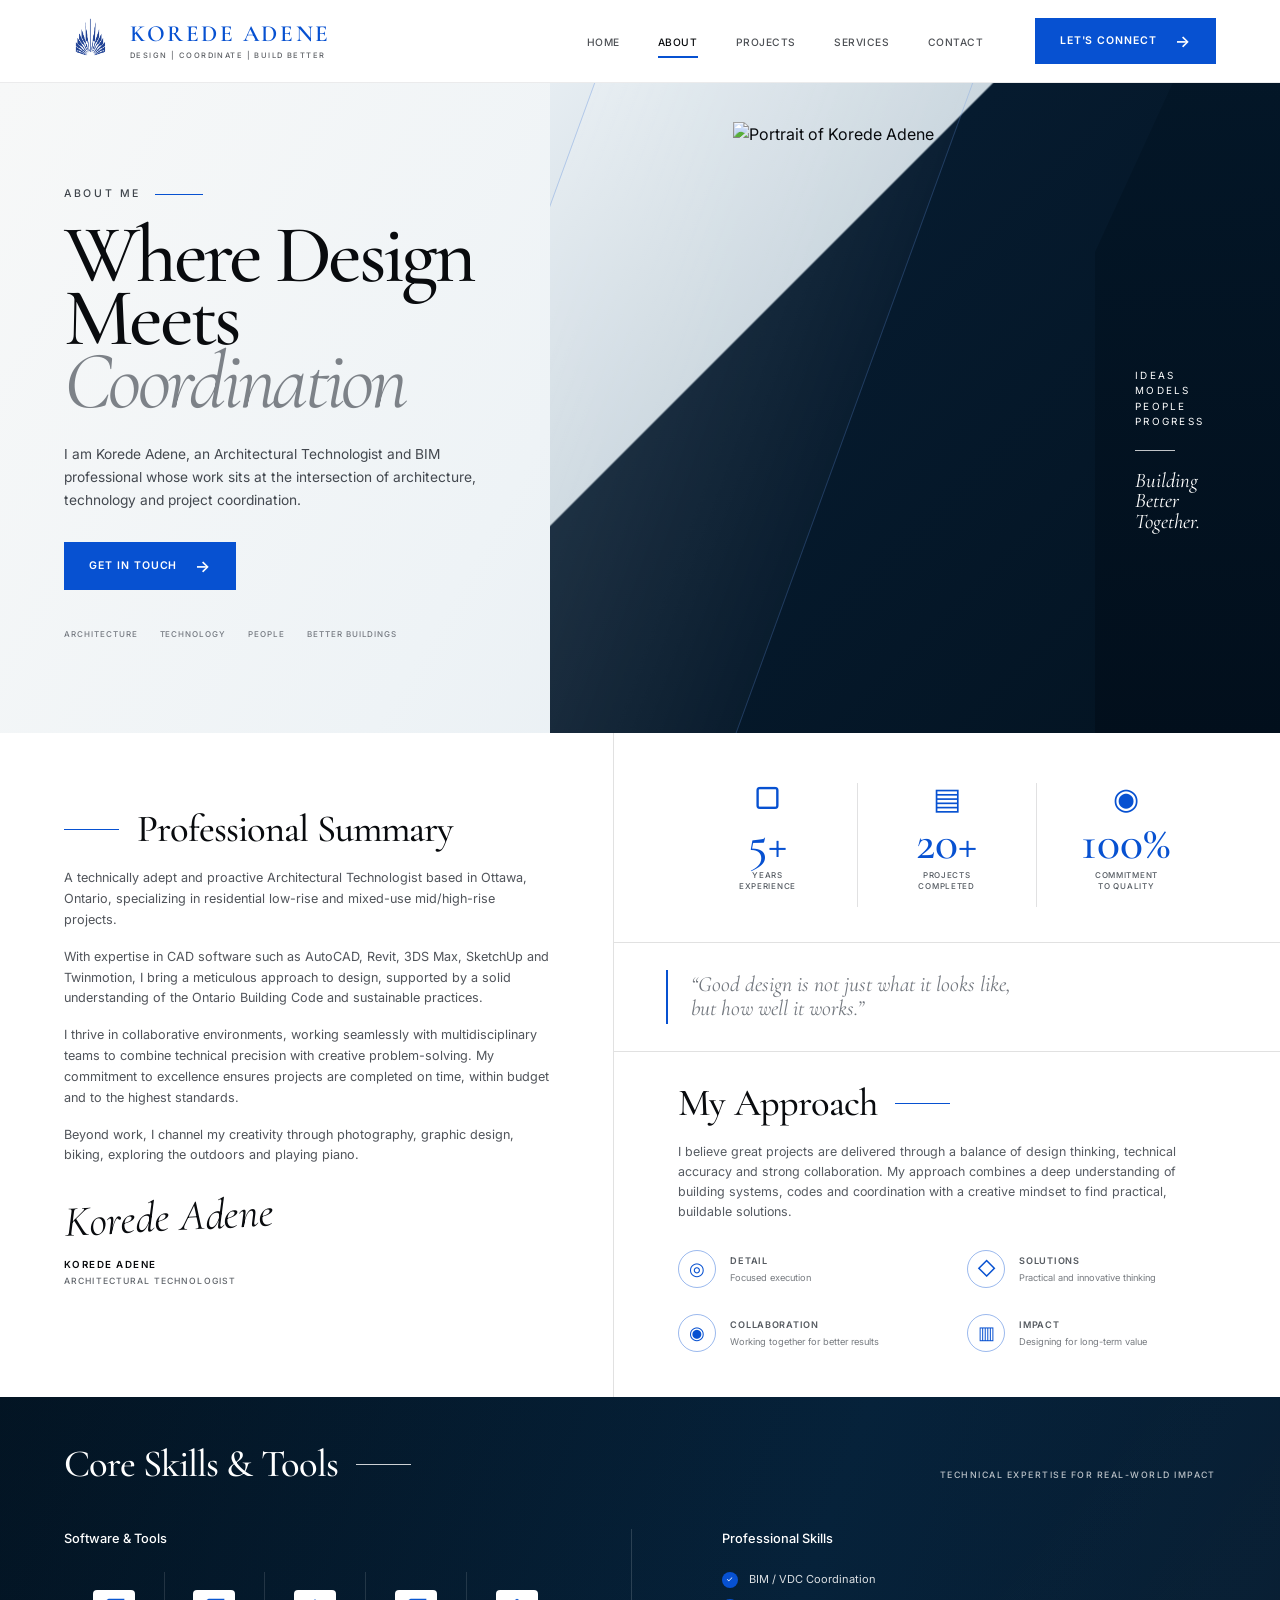
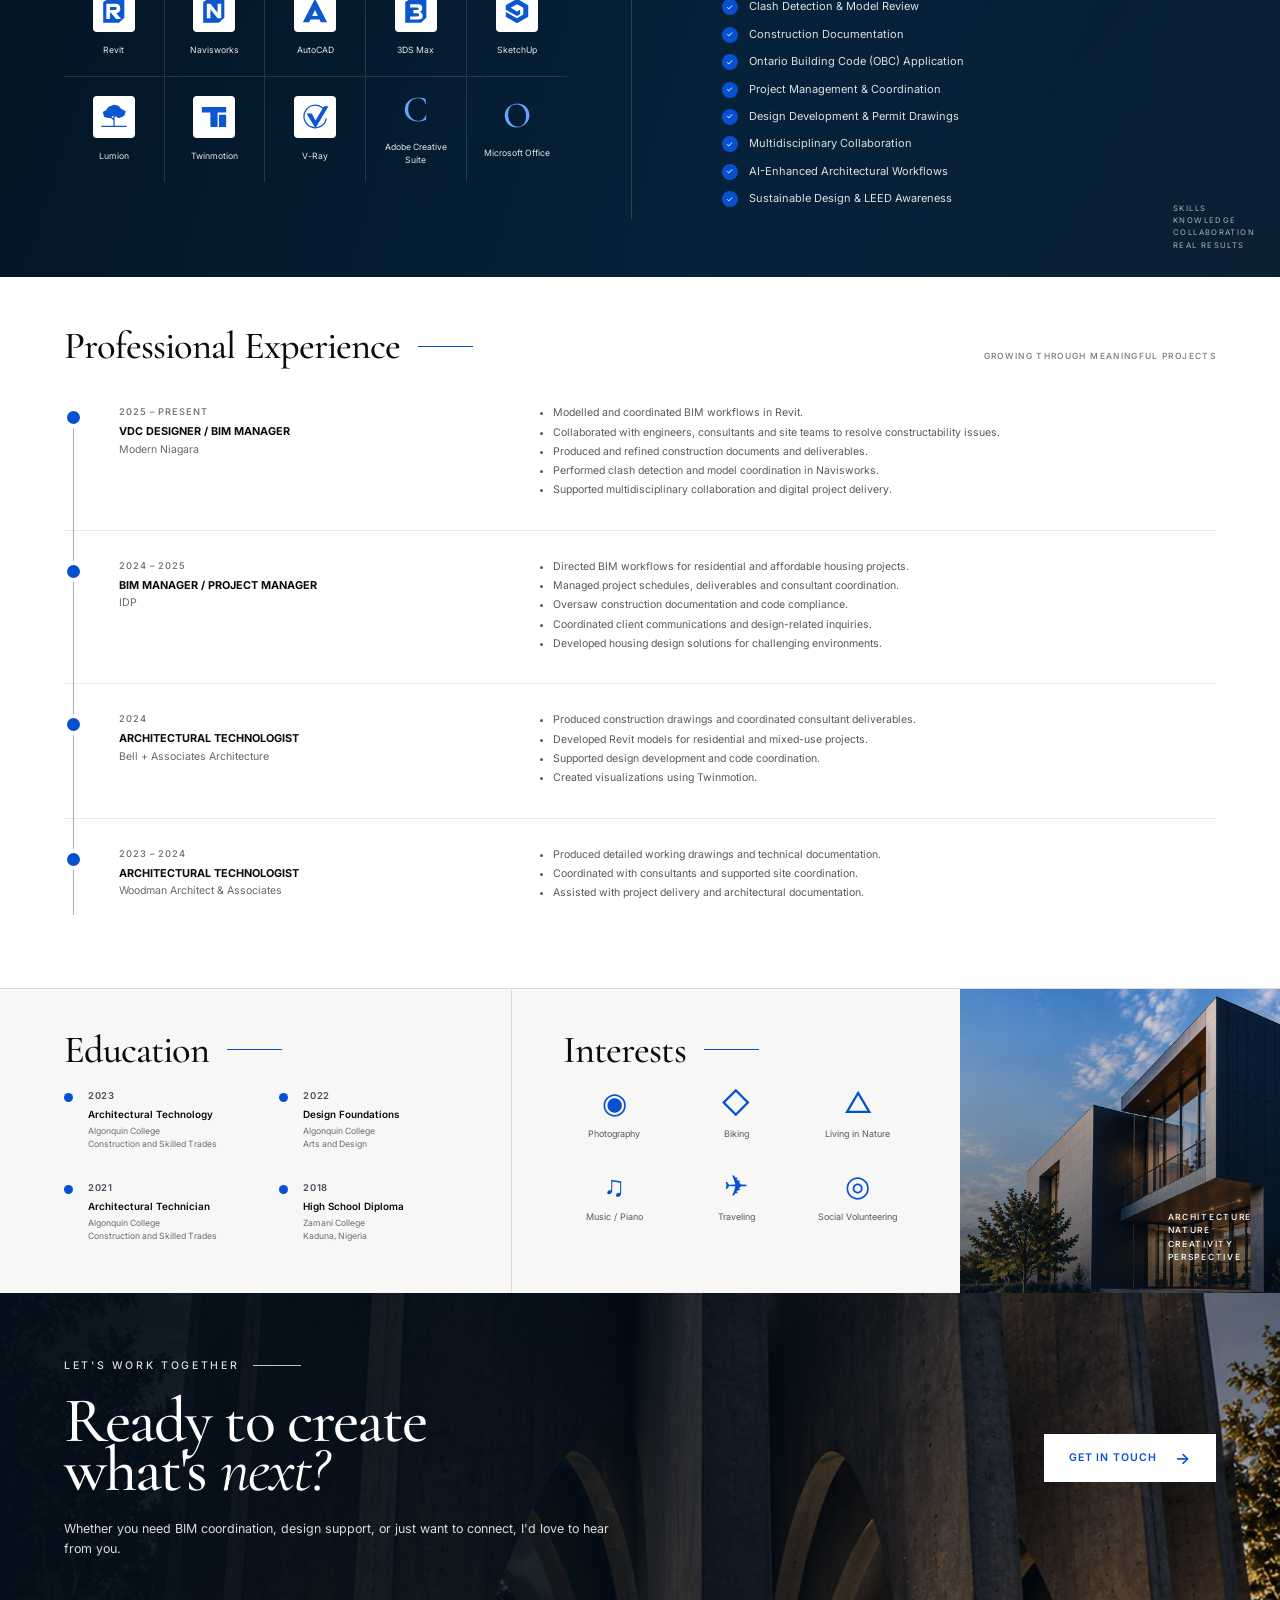
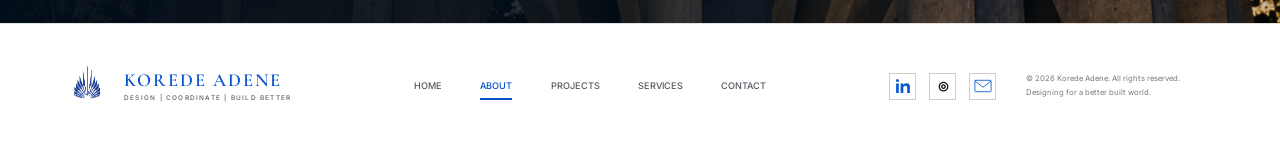
==== about.html @ b440860e "Update portfolio icons and display full project hero images" ====
<!DOCTYPE html>
<html lang="en">

<head>
  <meta charset="UTF-8">
  <meta name="viewport" content="width=device-width, initial-scale=1.0">

  <title>About | Korede Adene</title>

  <meta
    name="description"
    content="About Korede Adene, an Architectural Technologist specializing in BIM coordination, architectural design, technical documentation and visualization."
  >

  <link rel="icon" href="assets/favicon.png">

  <link rel="preconnect" href="https://fonts.googleapis.com">
  <link rel="preconnect" href="https://fonts.gstatic.com" crossorigin>

  <link
    href="https://fonts.googleapis.com/css2?family=Cormorant+Garamond:ital,wght@0,400;0,500;0,600;1,400&family=Inter:wght@400;500;600&display=swap"
    rel="stylesheet"
  >

  <link rel="stylesheet" href="styles.css">
  <script src="script.js" defer></script>
</head>


<body>

<a class="skip-link" href="#main-content">
  Skip to content
</a>


<!-- ======================================================
     HEADER
====================================================== -->

<header class="site-header">

  <div class="site-header__inner">

    <a class="brand" href="index.html" aria-label="Korede Adene home">

      <img
        class="brand__mark"
        src="assets/logo.png"
        alt=""
      >

      <span class="brand__text">

        <span class="brand__name">
          KOREDE ADENE
        </span>

        <span class="brand__tagline">
          DESIGN | COORDINATE | BUILD BETTER
        </span>

      </span>

    </a>


    <button
      class="nav-toggle"
      type="button"
      aria-expanded="false"
      aria-controls="primary-navigation"
      aria-label="Open navigation"
    >

      <span></span>
      <span></span>

    </button>


    <nav
      class="site-nav"
      id="primary-navigation"
      aria-label="Primary navigation"
    >

      <a class="site-nav__link" href="index.html">
        Home
      </a>

      <a class="site-nav__link is-active" href="about.html">
        About
      </a>

      <a class="site-nav__link" href="projects.html">
        Projects
      </a>

      <a class="site-nav__link" href="services.html">
        Services
      </a>

      <a class="site-nav__link" href="contact.html">
        Contact
      </a>

    </nav>


    <a
      class="button button--primary header-cta"
      href="contact.html"
    >

      <span>Let's connect</span>

      <span class="button__arrow">
        →
      </span>

    </a>

  </div>

</header>



<main id="main-content">


<!-- ======================================================
     ABOUT HERO
====================================================== -->

<section class="about-hero">

  <div class="about-hero__content">

    <p class="eyebrow">
      About Me
    </p>


    <h1 class="about-hero__title">

      Where Design<br>
      Meets<br>

      <em>Coordination</em>

    </h1>


    <p class="about-hero__intro">

      I am Korede Adene, an Architectural Technologist and BIM
      professional whose work sits at the intersection of
      architecture, technology and project coordination.

    </p>


    <a
      class="button button--primary"
      href="contact.html"
    >

      <span>Get in touch</span>

      <span class="button__arrow">
        →
      </span>

    </a>


    <div class="about-hero__keywords">

      <span>Architecture</span>
      <span>Technology</span>
      <span>People</span>
      <span>Better Buildings</span>

    </div>

  </div>


  <div class="about-hero__visual">

    <!--
      Upload your portrait to the assets folder as:
      portrait.png
    -->

    <img
      class="about-hero__portrait"
      src="assets/portrait.png"
      alt="Portrait of Korede Adene"
    >


    <div class="about-hero__panel">

      <p>
        IDEAS<br>
        MODELS<br>
        PEOPLE<br>
        PROGRESS
      </p>

      <span></span>

      <blockquote>
        Building<br>
        Better<br>
        Together.
      </blockquote>

    </div>

  </div>

</section>



<!-- ======================================================
     PROFESSIONAL SUMMARY
====================================================== -->

<section class="about-summary">

  <div class="about-summary__bio">

    <div class="section-heading">

      <span class="section-heading__line"></span>

      <h2>
        Professional Summary
      </h2>

    </div>


    <p>

      A technically adept and proactive Architectural Technologist
      based in Ottawa, Ontario, specializing in residential low-rise
      and mixed-use mid/high-rise projects.

    </p>


    <p>

      With expertise in CAD software such as AutoCAD, Revit,
      3DS Max, SketchUp and Twinmotion, I bring a meticulous
      approach to design, supported by a solid understanding of
      the Ontario Building Code and sustainable practices.

    </p>


    <p>

      I thrive in collaborative environments, working seamlessly
      with multidisciplinary teams to combine technical precision
      with creative problem-solving. My commitment to excellence
      ensures projects are completed on time, within budget and
      to the highest standards.

    </p>


    <p>

      Beyond work, I channel my creativity through photography,
      graphic design, biking, exploring the outdoors and playing
      piano.

    </p>


    <div class="about-signature">

      <span class="about-signature__script">
        Korede Adene
      </span>

      <span class="about-signature__name">
        KOREDE ADENE
      </span>

      <span class="about-signature__role">
        ARCHITECTURAL TECHNOLOGIST
      </span>

    </div>

  </div>



  <!-- ====================================================
       SUMMARY RIGHT SIDE
  ==================================================== -->

  <div class="about-summary__details">


    <!-- STATISTICS -->

    <div class="about-stats">

      <div class="about-stat">

        <span class="about-stat__icon">
          ▢
        </span>

        <strong>
          5+
        </strong>

        <span>
          YEARS<br>
          EXPERIENCE
        </span>

      </div>


      <div class="about-stat">

        <span class="about-stat__icon">
          ▤
        </span>

        <strong>
          20+
        </strong>

        <span>
          PROJECTS<br>
          COMPLETED
        </span>

      </div>


      <div class="about-stat">

        <span class="about-stat__icon">
          ◉
        </span>

        <strong>
          100%
        </strong>

        <span>
          COMMITMENT<br>
          TO QUALITY
        </span>

      </div>

    </div>


    <!-- QUOTE -->

    <blockquote class="about-quote">

      “Good design is not just what it looks like,<br>
      but how well it works.”

    </blockquote>


    <!-- APPROACH -->

    <div class="about-approach">

      <div class="section-heading">

        <h2>
          My Approach
        </h2>

        <span class="section-heading__line"></span>

      </div>


      <p>

        I believe great projects are delivered through a balance
        of design thinking, technical accuracy and strong
        collaboration. My approach combines a deep understanding
        of building systems, codes and coordination with a creative
        mindset to find practical, buildable solutions.

      </p>


      <div class="approach-grid">


        <article class="approach-item">

          <span class="approach-item__icon">
            ◎
          </span>

          <div>

            <h3>
              Detail
            </h3>

            <p>
              Focused execution
            </p>

          </div>

        </article>


        <article class="approach-item">

          <span class="approach-item__icon">
            ◇
          </span>

          <div>

            <h3>
              Solutions
            </h3>

            <p>
              Practical and innovative thinking
            </p>

          </div>

        </article>


        <article class="approach-item">

          <span class="approach-item__icon">
            ◉
          </span>

          <div>

            <h3>
              Collaboration
            </h3>

            <p>
              Working together for better results
            </p>

          </div>

        </article>


        <article class="approach-item">

          <span class="approach-item__icon">
            ▥
          </span>

          <div>

            <h3>
              Impact
            </h3>

            <p>
              Designing for long-term value
            </p>

          </div>

        </article>


      </div>

    </div>

  </div>

</section>



<!-- ======================================================
     CORE SKILLS & TOOLS
====================================================== -->

<section class="skills-section">

  <div class="skills-section__overlay"></div>


  <div class="skills-section__inner">

    <div class="skills-section__header">

      <div class="section-heading section-heading--light">

        <h2>
          Core Skills &amp; Tools
        </h2>

        <span class="section-heading__line"></span>

      </div>


      <p>
        Technical expertise for real-world impact
      </p>

    </div>



    <div class="skills-layout">


      <!-- SOFTWARE -->

      <div class="software-tools">

        <h3>
          Software &amp; Tools
        </h3>


        <div class="software-grid">


          <div class="software-item">

            <img src="assets/icons/logo-revit.svg" width="42" height="42" alt="" class="software-logo">

            <span>
              Revit
            </span>

          </div>


          <div class="software-item">

            <img src="assets/icons/logo-navisworks.svg" width="42" height="42" alt="" class="software-logo">

            <span>
              Navisworks
            </span>

          </div>


          <div class="software-item">

            <img src="assets/icons/logo-autocad.svg" width="42" height="42" alt="" class="software-logo">

            <span>
              AutoCAD
            </span>

          </div>


          <div class="software-item">

            <img src="assets/icons/logo-3ds-max.svg" width="42" height="42" alt="" class="software-logo">

            <span>
              3DS Max
            </span>

          </div>


          <div class="software-item">

            <img src="assets/icons/logo-sketchup.svg" width="42" height="42" alt="" class="software-logo">

            <span>
              SketchUp
            </span>

          </div>


          <div class="software-item">

            <img src="assets/icons/logo-lumion.svg" width="42" height="42" alt="" class="software-logo">

            <span>
              Lumion
            </span>

          </div>


          <div class="software-item">

            <img src="assets/icons/logo-twinmotion.svg" width="42" height="42" alt="" class="software-logo">

            <span>
              Twinmotion
            </span>

          </div>


          <div class="software-item">

            <img src="assets/icons/logo-vray.svg" width="42" height="42" alt="" class="software-logo">

            <span>
              V-Ray
            </span>

          </div>


          <div class="software-item">

            <strong>
              C
            </strong>

            <span>
              Adobe Creative Suite
            </span>

          </div>


          <div class="software-item">

            <strong>
              O
            </strong>

            <span>
              Microsoft Office
            </span>

          </div>


        </div>

      </div>



      <!-- PROFESSIONAL SKILLS -->

      <div class="professional-skills">

        <h3>
          Professional Skills
        </h3>


        <ul>

          <li>
            BIM / VDC Coordination
          </li>

          <li>
            Clash Detection &amp; Model Review
          </li>

          <li>
            Construction Documentation
          </li>

          <li>
            Ontario Building Code (OBC) Application
          </li>

          <li>
            Project Management &amp; Coordination
          </li>

          <li>
            Design Development &amp; Permit Drawings
          </li>

          <li>
            Multidisciplinary Collaboration
          </li>

          <li>
            AI-Enhanced Architectural Workflows
          </li>

          <li>
            Sustainable Design &amp; LEED Awareness
          </li>

        </ul>

      </div>

    </div>


    <div class="skills-section__words">

      SKILLS<br>
      KNOWLEDGE<br>
      COLLABORATION<br>
      REAL RESULTS

    </div>

  </div>

</section>



<!-- ======================================================
     PROFESSIONAL EXPERIENCE
====================================================== -->

<section class="experience-section">

  <div class="experience-section__header">

    <div class="section-heading">

      <h2>
        Professional Experience
      </h2>

      <span class="section-heading__line"></span>

    </div>


    <p>
      Growing through meaningful projects
    </p>

  </div>



  <div class="experience-timeline">


    <!-- EXPERIENCE 01 -->

    <article class="experience-item">

      <div class="experience-item__marker"></div>


      <div class="experience-item__position">

        <span>
          2025 – PRESENT
        </span>

        <h3>
          VDC DESIGNER / BIM MANAGER
        </h3>

        <p>
          Modern Niagara
        </p>

      </div>


      <div class="experience-item__details">

        <ul>

          <li>
            Modelled and coordinated BIM workflows in Revit.
          </li>

          <li>
            Collaborated with engineers, consultants and site teams
            to resolve constructability issues.
          </li>

          <li>
            Produced and refined construction documents and
            deliverables.
          </li>

          <li>
            Performed clash detection and model coordination
            in Navisworks.
          </li>

          <li>
            Supported multidisciplinary collaboration and
            digital project delivery.
          </li>

        </ul>

      </div>

    </article>



    <!-- EXPERIENCE 02 -->

    <article class="experience-item">

      <div class="experience-item__marker"></div>


      <div class="experience-item__position">

        <span>
          2024 – 2025
        </span>

        <h3>
          BIM MANAGER / PROJECT MANAGER
        </h3>

        <p>
          IDP
        </p>

      </div>


      <div class="experience-item__details">

        <ul>

          <li>
            Directed BIM workflows for residential and
            affordable housing projects.
          </li>

          <li>
            Managed project schedules, deliverables and
            consultant coordination.
          </li>

          <li>
            Oversaw construction documentation and code compliance.
          </li>

          <li>
            Coordinated client communications and
            design-related inquiries.
          </li>

          <li>
            Developed housing design solutions for
            challenging environments.
          </li>

        </ul>

      </div>

    </article>



    <!-- EXPERIENCE 03 -->

    <article class="experience-item">

      <div class="experience-item__marker"></div>


      <div class="experience-item__position">

        <span>
          2024
        </span>

        <h3>
          ARCHITECTURAL TECHNOLOGIST
        </h3>

        <p>
          Bell + Associates Architecture
        </p>

      </div>


      <div class="experience-item__details">

        <ul>

          <li>
            Produced construction drawings and coordinated
            consultant deliverables.
          </li>

          <li>
            Developed Revit models for residential and
            mixed-use projects.
          </li>

          <li>
            Supported design development and code coordination.
          </li>

          <li>
            Created visualizations using Twinmotion.
          </li>

        </ul>

      </div>

    </article>



    <!-- EXPERIENCE 04 -->

    <article class="experience-item">

      <div class="experience-item__marker"></div>


      <div class="experience-item__position">

        <span>
          2023 – 2024
        </span>

        <h3>
          ARCHITECTURAL TECHNOLOGIST
        </h3>

        <p>
          Woodman Architect &amp; Associates
        </p>

      </div>


      <div class="experience-item__details">

        <ul>

          <li>
            Produced detailed working drawings and
            technical documentation.
          </li>

          <li>
            Coordinated with consultants and supported
            site coordination.
          </li>

          <li>
            Assisted with project delivery and
            architectural documentation.
          </li>

        </ul>

      </div>

    </article>


  </div>

</section>



<!-- ======================================================
     EDUCATION + INTERESTS
====================================================== -->

<section class="education-interests">


  <!-- EDUCATION -->

  <div class="education-block">

    <div class="section-heading">

      <h2>
        Education
      </h2>

      <span class="section-heading__line"></span>

    </div>


    <div class="education-grid">


      <article class="education-item">

        <span class="education-item__year">
          2023
        </span>

        <h3>
          Architectural Technology
        </h3>

        <p>
          Algonquin College<br>
          Construction and Skilled Trades
        </p>

      </article>


      <article class="education-item">

        <span class="education-item__year">
          2022
        </span>

        <h3>
          Design Foundations
        </h3>

        <p>
          Algonquin College<br>
          Arts and Design
        </p>

      </article>


      <article class="education-item">

        <span class="education-item__year">
          2021
        </span>

        <h3>
          Architectural Technician
        </h3>

        <p>
          Algonquin College<br>
          Construction and Skilled Trades
        </p>

      </article>


      <article class="education-item">

        <span class="education-item__year">
          2018
        </span>

        <h3>
          High School Diploma
        </h3>

        <p>
          Zamani College<br>
          Kaduna, Nigeria
        </p>

      </article>


    </div>

  </div>



  <!-- INTERESTS -->

  <div class="interests-block">

    <div class="section-heading">

      <h2>
        Interests
      </h2>

      <span class="section-heading__line"></span>

    </div>


    <div class="interests-grid">


      <div class="interest-item">

        <span class="interest-item__icon">
          ◉
        </span>

        <span>
          Photography
        </span>

      </div>


      <div class="interest-item">

        <span class="interest-item__icon">
          ◇
        </span>

        <span>
          Biking
        </span>

      </div>


      <div class="interest-item">

        <span class="interest-item__icon">
          △
        </span>

        <span>
          Living in Nature
        </span>

      </div>


      <div class="interest-item">

        <span class="interest-item__icon">
          ♫
        </span>

        <span>
          Music / Piano
        </span>

      </div>


      <div class="interest-item">

        <span class="interest-item__icon">
          ✈
        </span>

        <span>
          Traveling
        </span>

      </div>


      <div class="interest-item">

        <span class="interest-item__icon">
          ◎
        </span>

        <span>
          Social Volunteering
        </span>

      </div>


    </div>

  </div>



  <!-- SIDE IMAGE -->

  <div class="education-interests__image">

    <img
      src="assets/hero-building.jpg"
      alt="Architectural building detail"
    >


    <p>

      ARCHITECTURE<br>
      NATURE<br>
      CREATIVITY<br>
      PERSPECTIVE

    </p>

  </div>

</section>



<!-- ======================================================
     CONTACT CTA
====================================================== -->

<section class="about-contact">

  <div class="about-contact__background">

    <img
      src="assets/contact-monument.jpg"
      alt=""
    >

  </div>


  <div class="about-contact__overlay"></div>


  <div class="about-contact__content">

    <div>

      <p class="eyebrow about-contact__eyebrow">
        Let's work together
      </p>


      <h2>

        Ready to create<br>
        what's <em>next?</em>

      </h2>


      <p class="about-contact__description">

        Whether you need BIM coordination, design support,
        or just want to connect, I'd love to hear from you.

      </p>

    </div>


    <a
      class="button button--light"
      href="contact.html"
    >

      <span>Get in touch</span>

      <span class="button__arrow">
        →
      </span>

    </a>

  </div>

</section>


</main>



<!-- ======================================================
     FOOTER
====================================================== -->

<footer class="site-footer">

  <div class="site-footer__inner">


    <a
      class="brand brand--footer"
      href="index.html"
      aria-label="Korede Adene home"
    >

      <img
        class="brand__mark"
        src="assets/logo.png"
        alt=""
      >


      <span class="brand__text">

        <span class="brand__name">
          KOREDE ADENE
        </span>

        <span class="brand__tagline">
          DESIGN | COORDINATE | BUILD BETTER
        </span>

      </span>

    </a>



    <nav
      class="footer-nav"
      aria-label="Footer navigation"
    >

      <a href="index.html">
        Home
      </a>

      <a class="is-active" href="about.html">
        About
      </a>

      <a href="projects.html">
        Projects
      </a>

      <a href="services.html">
        Services
      </a>

      <a href="contact.html">
        Contact
      </a>

    </nav>



    <div class="site-footer__right">


      <div
        class="social-links"
        aria-label="Social links"
      >

        <a
          href="https://www.linkedin.com/in/korede-adene/"
          aria-label="LinkedIn"
        ><img src="assets/icons/icon-linkedin.svg" width="24" height="24" alt=""></a>


        <a
          href="#"
          aria-label="Instagram"
        >
          ◎
        </a>


        <a
          href="mailto:KoredeAdene@gmail.com"
          aria-label="Email"
        ><img src="assets/icons/icon-email.svg" width="24" height="24" alt=""></a>

      </div>


      <div class="site-footer__meta">

        <p>
          © 2026 Korede Adene. All rights reserved.
        </p>

        <p>
          Designing for a better built world.
        </p>

      </div>

    </div>

  </div>

</footer>


</body>

</html>
---- styles.css ----
/* ==========================================================
   KOREDE ADENE PORTFOLIO
   MASTER STYLESHEET
   Home + Services + About
========================================================== */


/* ==========================================================
   01. DESIGN SYSTEM
========================================================== */

:root {
  --black: #090b0e;
  --blue: #0751d1;
  --blue-dark: #053b9d;
  --navy: #061b2f;
  --navy-dark: #031321;

  --gray: #888d94;
  --gray-dark: #50555c;
  --gray-light: #e3e6e9;

  --white: #ffffff;
  --off-white: #f7f7f5;
  --blue-gray: #e8eef3;

  --font-display: "Cormorant Garamond", Georgia, serif;
  --font-body: "Inter", Arial, sans-serif;

  --max-width: 1600px;
  --page-padding: clamp(28px, 5vw, 82px);

  --header-height: 82px;

  --border: 1px solid rgba(9, 11, 14, 0.12);

  --transition: 250ms ease;
}


/* ==========================================================
   02. RESET
========================================================== */

*,
*::before,
*::after {
  box-sizing: border-box;
}

html {
  scroll-behavior: smooth;
}

body {
  margin: 0;
  padding: 0;

  color: var(--black);
  background: var(--white);

  font-family: var(--font-body);
  font-size: 16px;
  line-height: 1.5;

  -webkit-font-smoothing: antialiased;
}

body,
button,
input,
textarea {
  font-family: var(--font-body);
}

img {
  display: block;
  max-width: 100%;
}

a {
  color: inherit;
  text-decoration: none;
}

button {
  border: 0;
  background: none;
}

p {
  margin-top: 0;
}

h1,
h2,
h3,
h4,
p {
  overflow-wrap: break-word;
}

section {
  scroll-margin-top: 100px;
}


/* ==========================================================
   03. ACCESSIBILITY
========================================================== */

.skip-link {
  position: fixed;
  z-index: 99999;

  top: 12px;
  left: 12px;

  padding: 10px 16px;

  color: var(--white);
  background: var(--blue);

  transform: translateY(-160%);
}

.skip-link:focus {
  transform: translateY(0);
}


/* ==========================================================
   04. SHARED TYPOGRAPHY
========================================================== */

.eyebrow {
  display: flex;
  align-items: center;
  gap: 14px;

  margin: 0 0 22px;

  color: #3f454c;

  font-size: 0.66rem;
  font-weight: 500;

  letter-spacing: 0.25em;
  text-transform: uppercase;
}

.eyebrow::after {
  content: "";

  display: block;

  width: 48px;
  height: 1px;

  background: var(--blue);
}


.section-heading {
  display: flex;
  align-items: center;
  gap: 18px;

  margin-bottom: 20px;
}

.section-heading h2 {
  margin: 0;

  font-family: var(--font-display);
  font-size: clamp(2rem, 3vw, 3rem);
  font-weight: 500;

  line-height: 1;
  letter-spacing: -0.025em;
}

.section-heading__line {
  display: block;

  width: 55px;
  height: 1px;

  flex: 0 0 auto;

  background: var(--blue);
}

.section-heading--light {
  color: var(--white);
}

.section-heading--light .section-heading__line {
  background: rgba(255, 255, 255, 0.8);
}


/* ==========================================================
   05. BUTTONS
========================================================== */

.button {
  min-height: 48px;

  width: fit-content;

  display: inline-flex;
  align-items: center;
  justify-content: center;
  gap: 18px;

  padding: 0 24px;

  border: 1px solid transparent;

  font-size: 0.66rem;
  font-weight: 600;

  letter-spacing: 0.09em;
  text-transform: uppercase;

  transition:
    transform var(--transition),
    background var(--transition),
    color var(--transition),
    border-color var(--transition);
}

.button:hover {
  transform: translateY(-2px);
}

.button--primary {
  color: var(--white);
  background: var(--blue);
}

.button--primary:hover {
  background: var(--blue-dark);
}

.button--light {
  color: var(--blue);
  background: var(--white);
}

.button--light:hover {
  color: var(--white);
  background: var(--blue);
}

.button--outline {
  color: var(--black);

  border-color: var(--black);
  background: transparent;
}

.button__arrow {
  font-size: 1rem;
  line-height: 1;
}


/* ==========================================================
   06. STICKY HEADER
========================================================== */

.site-header {
  position: sticky;
  z-index: 5000;

  top: 0;

  width: 100%;

  background: rgba(255, 255, 255, 0.97);

  border-bottom: 1px solid rgba(9, 11, 14, 0.08);

  backdrop-filter: blur(14px);
  -webkit-backdrop-filter: blur(14px);
}

.site-header__inner {
  width: min(100%, var(--max-width));
  min-height: var(--header-height);

  margin: 0 auto;
  padding: 0 var(--page-padding);

  display: grid;
  grid-template-columns: auto 1fr auto;
  align-items: center;
  gap: clamp(25px, 4vw, 65px);
}


/* ==========================================================
   07. BRAND
========================================================== */

.brand {
  display: inline-flex;
  align-items: center;
  gap: 14px;

  min-width: max-content;
}

.brand__mark {
  width: 52px;
  height: 52px;

  object-fit: contain;
}

.brand__text {
  display: flex;
  flex-direction: column;
}

.brand__name {
  color: var(--blue);

  font-family: var(--font-display);
  font-size: 1.45rem;
  font-weight: 600;

  line-height: 1;

  letter-spacing: 0.11em;
}

.brand__tagline {
  margin-top: 6px;

  color: #5d6065;

  font-size: 0.47rem;
  font-weight: 500;

  line-height: 1;

  letter-spacing: 0.19em;
}


/* ==========================================================
   08. NAVIGATION
========================================================== */

.site-nav {
  display: flex;
  align-items: center;
  justify-content: flex-end;

  gap: clamp(25px, 3vw, 46px);
}

.site-nav__link {
  position: relative;

  padding: 31px 0 27px;

  color: #4d5055;

  font-size: 0.64rem;
  font-weight: 500;

  letter-spacing: 0.05em;
  text-transform: uppercase;

  transition: color var(--transition);
}

.site-nav__link::after {
  content: "";

  position: absolute;

  right: 0;
  bottom: 20px;
  left: 0;

  height: 2px;

  background: var(--blue);

  transform: scaleX(0);
  transform-origin: left;

  transition: transform var(--transition);
}

.site-nav__link:hover,
.site-nav__link.is-active {
  color: var(--black);
}

.site-nav__link:hover::after,
.site-nav__link.is-active::after {
  transform: scaleX(1);
}

.header-cta {
  min-height: 46px;

  white-space: nowrap;
}


/* ==========================================================
   09. MOBILE NAV BUTTON
========================================================== */

.nav-toggle {
  display: none;

  width: 44px;
  height: 44px;

  cursor: pointer;
}

.nav-toggle span {
  display: block;

  width: 25px;
  height: 1px;

  margin: 6px auto;

  background: var(--black);

  transition: var(--transition);
}

.nav-toggle.is-open span:first-child {
  transform: translateY(3.5px) rotate(45deg);
}

.nav-toggle.is-open span:last-child {
  transform: translateY(-3.5px) rotate(-45deg);
}


/* ==========================================================
   10. HOME HERO
========================================================== */

.hero {
  position: relative;

  min-height: 700px;

  display: grid;
  grid-template-columns: 45% 55%;

  overflow: hidden;

  background: var(--off-white);
}

.hero__content {
  position: relative;
  z-index: 4;

  padding:
    clamp(85px, 9vw, 145px)
    40px
    70px
    var(--page-padding);
}

.hero__title {
  margin: 0;

  font-family: var(--font-display);
  font-size: clamp(4.6rem, 7.5vw, 8rem);
  font-weight: 500;

  line-height: 0.78;
  letter-spacing: -0.045em;
}

.hero__description {
  max-width: 570px;

  margin: 28px 0;

  font-family: var(--font-display);
  font-size: clamp(1.15rem, 1.5vw, 1.5rem);

  line-height: 1.2;
}

.hero__actions {
  display: flex;
  align-items: center;
  flex-wrap: wrap;

  gap: 28px;
}

.hero__visual {
  position: relative;

  min-height: 700px;

  overflow: hidden;
}

.hero__visual > img {
  width: 100%;
  height: 100%;

  object-fit: cover;
}

.hero__visual::before {
  content: "";

  position: absolute;
  z-index: 2;

  top: -10%;
  bottom: -10%;
  left: -90px;

  width: 210px;

  background: rgba(255, 255, 255, 0.6);

  transform: skewX(-40deg);
}

.hero__side-panel {
  position: absolute;
  z-index: 5;

  top: 0;
  right: 0;
  bottom: 0;

  width: 27%;

  display: flex;
  flex-direction: column;
  justify-content: flex-end;

  padding: 50px 30px;

  color: var(--white);
  background: var(--navy);

  clip-path:
    polygon(
      35% 0,
      100% 0,
      100% 100%,
      0 100%,
      0 34%
    );
}


/* ==========================================================
   11. HOME SERVICES STRIP
========================================================== */

.services-strip {
  display: grid;
  grid-template-columns: repeat(4, 1fr);

  padding: 0 var(--page-padding);

  background: var(--white);

  border-bottom: var(--border);
}

.service-card {
  min-height: 175px;

  padding: 30px clamp(18px, 2.5vw, 38px);

  border-right: var(--border);
}

.service-card:last-child {
  border-right: 0;
}

.service-card h3 {
  margin: 18px 0 8px;

  font-size: 0.72rem;
  font-weight: 600;

  letter-spacing: 0.12em;
  text-transform: uppercase;
}

.service-card p {
  margin: 0;

  color: var(--gray-dark);

  font-size: 0.74rem;
  line-height: 1.55;
}


/* ==========================================================
   12. HOME FEATURED PROJECTS
========================================================== */

.featured-projects {
  display: grid;
  grid-template-columns: 1.35fr repeat(4, 1fr);

  color: var(--white);
  background: #070b0e;
}

.featured-projects__intro {
  padding: 45px var(--page-padding);
}

.featured-projects__intro h2 {
  margin: 20px 0;

  font-family: var(--font-display);
  font-size: clamp(2.8rem, 4vw, 4.6rem);
  font-weight: 500;

  line-height: 0.92;
}

.featured-projects__intro h2 em {
  color: #8d9198;

  font-weight: 400;
}

.featured-projects__intro p {
  color: rgba(255, 255, 255, 0.8);

  font-size: 0.8rem;
  line-height: 1.7;
}

.project-card {
  position: relative;

  min-height: 410px;

  overflow: hidden;

  border-left: 1px solid rgba(255, 255, 255, 0.13);
}

.project-card img {
  width: 100%;
  height: 100%;

  object-fit: cover;

  transition: transform 600ms ease;
}

.project-card:hover img {
  transform: scale(1.035);
}

.project-card::after {
  content: "";

  position: absolute;

  inset: 0;

  background:
    linear-gradient(
      180deg,
      transparent 35%,
      rgba(2, 9, 17, 0.9) 100%
    );
}

.project-card__content {
  position: absolute;
  z-index: 3;

  right: 20px;
  bottom: 25px;
  left: 20px;
}

.project-card__content h3 {
  margin: 0 0 5px;

  font-family: var(--font-display);
  font-size: 1.35rem;
  font-weight: 500;
}

.project-card__content p {
  margin: 0;

  font-size: 0.56rem;

  letter-spacing: 0.08em;
  text-transform: uppercase;
}


/* ==========================================================
   13. EXISTING HOME ABOUT SECTION
========================================================== */

.about-section {
  display: grid;
  grid-template-columns: 1fr 1fr 1fr;

  padding:
    clamp(55px, 7vw, 100px)
    var(--page-padding);

  background: var(--off-white);
}

.about-section h2 {
  margin: 0;

  font-family: var(--font-display);
  font-size: clamp(3.6rem, 5.5vw, 6rem);
  font-weight: 500;

  line-height: 0.8;
}

.about-section h2 em {
  color: var(--gray);

  font-weight: 400;
}

.about-section p {
  color: #4f5156;

  font-size: 0.84rem;
  line-height: 1.65;
}


/* ==========================================================
   14. SERVICES PAGE HERO
========================================================== */

.services-hero {
  min-height: 545px;

  display: grid;
  grid-template-columns: 53% 47%;

  overflow: hidden;

  background: var(--off-white);
}

.services-hero__content {
  position: relative;
  z-index: 5;

  display: flex;
  flex-direction: column;
  justify-content: center;

  padding:
    70px
    clamp(45px, 6vw, 100px)
    70px
    var(--page-padding);
}

.services-hero__title {
  margin: 0;

  font-family: var(--font-display);
  font-size: clamp(4rem, 6.2vw, 7rem);
  font-weight: 500;

  line-height: 0.83;
  letter-spacing: -0.045em;
}

.services-hero__title em {
  color: var(--gray);

  font-weight: 400;
}

.services-hero__intro {
  max-width: 660px;

  margin: 25px 0 28px;

  color: #3f4247;

  font-size: 0.84rem;
  line-height: 1.6;
}

.services-hero__visual {
  position: relative;

  min-height: 545px;

  overflow: hidden;

  background: var(--blue-gray);
}

.services-hero__visual > img {
  position: absolute;

  inset: 0;

  width: 100%;
  height: 100%;

  object-fit: cover;
}

.services-hero__visual::before {
  content: "";

  position: absolute;
  z-index: 2;

  top: -10%;
  bottom: -10%;
  left: -75px;

  width: 155px;

  background: rgba(255, 255, 255, 0.78);

  transform: skewX(-39deg);
}

.services-hero__panel {
  position: absolute;
  z-index: 4;

  top: 0;
  right: 0;
  bottom: 0;

  width: 28%;
  min-width: 180px;

  display: flex;
  flex-direction: column;
  justify-content: flex-end;

  padding: 45px 25px;

  color: var(--white);

  background:
    linear-gradient(
      180deg,
      #09223c,
      #031322
    );

  clip-path:
    polygon(
      36% 0,
      100% 0,
      100% 100%,
      0 100%,
      0 31%
    );
}

.services-hero__panel p {
  margin: 0;

  font-size: 0.59rem;

  line-height: 1.55;
  letter-spacing: 0.21em;

  text-transform: uppercase;
}

.services-hero__panel > span {
  width: 38px;
  height: 1px;

  margin: 17px 0;

  background: rgba(255, 255, 255, 0.7);
}

.services-hero__panel blockquote {
  margin: 0;

  font-family: var(--font-display);
  font-size: 1.15rem;
  font-style: italic;

  line-height: 1;
}


/* ==========================================================
   15. SERVICES PAGE FEATURE ROWS
========================================================== */

.service-feature {
  min-height: 455px;

  display: grid;
  grid-template-columns: 46% 54%;

  background: var(--white);

  border-top: var(--border);
}

.service-feature--reverse {
  grid-template-columns: 54% 46%;
}

.service-feature--reverse .service-feature__image {
  grid-column: 2;
  grid-row: 1;
}

.service-feature--reverse .service-feature__content {
  grid-column: 1;
  grid-row: 1;
}

.service-feature__image {
  position: relative;

  min-height: 455px;

  overflow: hidden;

  background: var(--blue-gray);
}

.service-feature__image img {
  position: absolute;

  inset: 0;

  width: 100%;
  height: 100%;

  object-fit: cover;

  transition: transform 700ms ease;
}

.service-feature:hover .service-feature__image img {
  transform: scale(1.018);
}

.service-feature__content {
  display: flex;
  flex-direction: column;
  justify-content: center;

  padding:
    clamp(40px, 4vw, 65px)
    clamp(45px, 6vw, 100px);
}

.service-number {
  display: flex;
  align-items: center;

  gap: 13px;

  margin-bottom: 8px;

  color: #555a61;

  font-size: 0.56rem;
  font-weight: 600;

  letter-spacing: 0.11em;
  text-transform: uppercase;
}

.service-number__line {
  width: 38px;
  height: 1px;

  background: var(--blue);
}

.service-feature__content h2 {
  margin: 0;

  font-family: var(--font-display);
  font-size: clamp(2.6rem, 3.7vw, 4.2rem);
  font-weight: 500;

  line-height: 0.95;
  letter-spacing: -0.035em;
}

.service-feature__description {
  max-width: 710px;

  margin: 14px 0 20px;

  color: #50545a;

  font-size: 0.8rem;
  line-height: 1.55;
}

.service-feature__capabilities {
  width: 100%;
  max-width: 720px;

  display: grid;
  grid-template-columns: repeat(2, minmax(0, 1fr));

  gap: 0 35px;

  margin-bottom: 23px;
}

.service-feature__capabilities ul {
  margin: 0;
  padding: 0;

  list-style: none;
}

.service-feature__capabilities li {
  position: relative;

  margin: 0 0 8px;

  padding-left: 23px;

  color: #555960;

  font-size: 0.72rem;
  line-height: 1.45;
}

.service-feature__capabilities li::before {
  content: "✓";

  position: absolute;

  top: 1px;
  left: 0;

  width: 14px;
  height: 14px;

  display: flex;
  align-items: center;
  justify-content: center;

  border-radius: 50%;

  color: var(--white);
  background: var(--blue);

  font-size: 0.5rem;
  font-weight: 600;
}

.service-feature__content .button {
  align-self: flex-start;
}

.service-feature__image--visualization::after {
  content: "";

  position: absolute;
  z-index: 1;

  inset: 0;

  background:
    linear-gradient(
      90deg,
      rgba(2, 14, 26, 0.78),
      rgba(2, 14, 26, 0.3) 35%,
      transparent 60%
    );
}

.service-image-caption {
  position: absolute;
  z-index: 3;

  top: 50%;
  left: clamp(28px, 4vw, 70px);

  transform: translateY(-50%);

  color: var(--white);

  font-size: 0.63rem;
  font-weight: 500;

  line-height: 1.65;
  letter-spacing: 0.25em;

  text-transform: uppercase;
}


/* ==========================================================
   16. SERVICES CONTACT
========================================================== */

.services-contact {
  position: relative;

  min-height: 170px;

  overflow: hidden;

  color: var(--white);
  background: var(--navy);
}

.services-contact__background {
  position: absolute;

  inset: 0;
}

.services-contact__background img {
  width: 100%;
  height: 100%;

  object-fit: cover;
}

.services-contact__overlay {
  position: absolute;

  inset: 0;

  background:
    linear-gradient(
      90deg,
      rgba(2, 13, 24, 0.98),
      rgba(2, 13, 24, 0.87) 55%,
      rgba(2, 13, 24, 0.55)
    );
}

.services-contact__content {
  position: relative;
  z-index: 3;

  width: min(100%, var(--max-width));
  min-height: 170px;

  margin: 0 auto;
  padding: 28px var(--page-padding);

  display: flex;
  align-items: center;
  justify-content: space-between;

  gap: 50px;
}

.services-contact h2 {
  margin: 0;

  font-family: var(--font-display);
  font-size: clamp(2rem, 3vw, 3.2rem);
  font-weight: 500;

  line-height: 0.95;
}

.services-contact p {
  max-width: 720px;

  margin: 9px 0 0;

  color: rgba(255, 255, 255, 0.82);

  font-size: 0.73rem;
}


/* ==========================================================
   17. ABOUT PAGE HERO
========================================================== */

.about-hero {
  position: relative;

  min-height: 650px;

  display: grid;
  grid-template-columns: 43% 57%;

  overflow: hidden;

  background:
    linear-gradient(
      120deg,
      #f7f8f8 0%,
      #eef3f6 45%,
      #dfe8ef 100%
    );
}

.about-hero__content {
  position: relative;
  z-index: 5;

  display: flex;
  flex-direction: column;
  justify-content: center;

  padding:
    65px
    35px
    55px
    var(--page-padding);
}

.about-hero__title {
  margin: 0;

  font-family: var(--font-display);
  font-size: clamp(4.4rem, 6.4vw, 7.3rem);
  font-weight: 500;

  line-height: 0.77;
  letter-spacing: -0.045em;
}

.about-hero__title em {
  color: #7d8288;

  font-weight: 400;
}

.about-hero__intro {
  max-width: 560px;

  margin: 30px 0;

  color: #43484f;

  font-size: 0.86rem;
  line-height: 1.65;
}

.about-hero__keywords {
  display: flex;
  flex-wrap: wrap;

  gap: 22px;

  margin-top: 38px;

  color: #747980;

  font-size: 0.5rem;
  font-weight: 500;

  letter-spacing: 0.12em;
  text-transform: uppercase;
}


/* ABOUT HERO VISUAL */

.about-hero__visual {
  position: relative;

  min-height: 650px;

  overflow: hidden;

  background:
    linear-gradient(
      135deg,
      #e6edf2 0%,
      #cbd7df 32%,
      var(--navy) 32.2%,
      var(--navy-dark) 100%
    );
}


/* subtle architectural shapes */

.about-hero__visual::before {
  content: "";

  position: absolute;

  z-index: 1;

  top: -120px;
  left: -60px;

  width: 52%;
  height: 125%;

  border-left: 1px solid rgba(7, 81, 209, 0.22);
  border-right: 1px solid rgba(7, 81, 209, 0.18);

  background:
    linear-gradient(
      90deg,
      rgba(255, 255, 255, 0.13),
      rgba(255, 255, 255, 0.02)
    );

  transform: skewX(-20deg);
}


/* portrait */

.about-hero__portrait {
  position: absolute;

  z-index: 3;

  right: 7%;
  bottom: 0;

  width: min(68%, 650px);
  height: 94%;

  object-fit: contain;
  object-position: center bottom;
}


/* dark side panel */

.about-hero__panel {
  position: absolute;

  z-index: 4;

  top: 0;
  right: 0;
  bottom: 0;

  width: 25%;
  min-width: 185px;

  display: flex;
  flex-direction: column;
  justify-content: center;

  padding: 120px 25px 35px 40px;

  color: var(--white);

  background:
    linear-gradient(
      180deg,
      rgba(3, 22, 39, 0.92),
      rgba(2, 15, 28, 0.98)
    );

  clip-path:
    polygon(
      42% 0,
      100% 0,
      100% 100%,
      0 100%,
      0 26%
    );
}

.about-hero__panel p {
  margin: 0;

  font-size: 0.62rem;

  line-height: 1.55;
  letter-spacing: 0.23em;

  text-transform: uppercase;
}

.about-hero__panel > span {
  width: 40px;
  height: 1px;

  margin: 20px 0;

  background: rgba(255, 255, 255, 0.75);
}

.about-hero__panel blockquote {
  margin: 0;

  font-family: var(--font-display);
  font-size: 1.3rem;
  font-style: italic;

  line-height: 1;
}


/* ==========================================================
   18. ABOUT PROFESSIONAL SUMMARY
========================================================== */

.about-summary {
  width: min(100%, var(--max-width));

  margin: 0 auto;

  display: grid;
  grid-template-columns: 48% 52%;

  background: var(--white);
}

.about-summary__bio {
  padding:
    clamp(55px, 6vw, 90px)
    clamp(40px, 5vw, 80px)
    clamp(55px, 6vw, 90px)
    var(--page-padding);

  border-right: var(--border);
}

.about-summary__bio > p {
  max-width: 700px;

  margin-bottom: 16px;

  color: #50545a;

  font-size: 0.79rem;
  line-height: 1.65;
}

.about-signature {
  margin-top: 35px;

  display: flex;
  flex-direction: column;
}

.about-signature__script {
  margin-bottom: 13px;

  font-family: var(--font-display);
  font-size: 2.7rem;
  font-style: italic;

  line-height: 1;

  transform: rotate(-3deg);
  transform-origin: left;
}

.about-signature__name {
  font-size: 0.61rem;
  font-weight: 600;

  letter-spacing: 0.15em;
}

.about-signature__role {
  margin-top: 3px;

  color: #60656b;

  font-size: 0.54rem;
  font-weight: 500;

  letter-spacing: 0.13em;
}


/* ==========================================================
   19. ABOUT STATISTICS
========================================================== */

.about-summary__details {
  display: flex;
  flex-direction: column;
}

.about-stats {
  min-height: 210px;

  display: grid;
  grid-template-columns: repeat(3, 1fr);

  padding:
    50px
    clamp(30px, 5vw, 75px)
    35px;

  border-bottom: var(--border);
}

.about-stat {
  display: flex;
  flex-direction: column;
  align-items: center;

  text-align: center;

  padding: 0 20px;

  border-right: var(--border);
}

.about-stat:last-child {
  border-right: 0;
}

.about-stat__icon {
  color: var(--blue);

  font-size: 1.9rem;
  line-height: 1;
}

.about-stat strong {
  margin: 9px 0 4px;

  color: var(--blue);

  font-family: var(--font-display);
  font-size: 3rem;
  font-weight: 500;

  line-height: 0.9;
}

.about-stat > span:last-child {
  color: #555b62;

  font-size: 0.5rem;
  font-weight: 500;

  line-height: 1.4;
  letter-spacing: 0.09em;
}


/* ==========================================================
   20. ABOUT QUOTE
========================================================== */

.about-quote {
  position: relative;

  margin: 0;

  padding:
    30px
    clamp(40px, 6vw, 90px);

  color: #72777e;

  border-bottom: var(--border);

  font-family: var(--font-display);
  font-size: clamp(1.25rem, 1.7vw, 1.7rem);
  font-style: italic;

  line-height: 1.1;
}

.about-quote::before {
  content: "";

  position: absolute;

  top: 27px;
  bottom: 27px;
  left: clamp(22px, 4vw, 55px);

  width: 2px;

  background: var(--blue);
}


/* ==========================================================
   21. ABOUT APPROACH
========================================================== */

.about-approach {
  flex: 1;

  padding:
    32px
    clamp(40px, 5vw, 75px)
    45px;
}

.about-approach > p {
  max-width: 800px;

  margin-bottom: 28px;

  color: #565b62;

  font-size: 0.78rem;
  line-height: 1.6;
}

.approach-grid {
  display: grid;
  grid-template-columns: repeat(2, 1fr);

  gap: 26px 40px;
}

.approach-item {
  display: grid;
  grid-template-columns: 40px 1fr;

  align-items: center;

  gap: 12px;
}

.approach-item__icon {
  width: 38px;
  height: 38px;

  display: flex;
  align-items: center;
  justify-content: center;

  color: var(--blue);

  border: 1px solid rgba(7, 81, 209, 0.4);
  border-radius: 50%;

  font-size: 1.15rem;
}

.approach-item h3 {
  margin: 0 0 3px;

  color: #555a60;

  font-size: 0.57rem;
  font-weight: 600;

  letter-spacing: 0.08em;
  text-transform: uppercase;
}

.approach-item p {
  margin: 0;

  color: #777b80;

  font-size: 0.58rem;
}


/* ==========================================================
   22. CORE SKILLS & TOOLS
========================================================== */

.skills-section {
  position: relative;

  overflow: hidden;

  color: var(--white);

  background:
    linear-gradient(
      110deg,
      #031626 0%,
      #06233c 60%,
      #071c30 100%
    );
}

.skills-section::after {
  content: "";

  position: absolute;

  z-index: 0;

  top: 0;
  right: -80px;
  bottom: 0;

  width: 38%;

  opacity: 0.17;

  background:
    linear-gradient(
      120deg,
      transparent 20%,
      rgba(255, 255, 255, 0.1)
    );

  transform: skewX(-16deg);
}

.skills-section__overlay {
  position: absolute;

  inset: 0;

  background:
    linear-gradient(
      90deg,
      rgba(1, 12, 22, 0.15),
      transparent
    );
}

.skills-section__inner {
  position: relative;
  z-index: 2;

  width: min(100%, var(--max-width));

  margin: 0 auto;
  padding:
    48px
    var(--page-padding)
    58px;
}

.skills-section__header {
  display: flex;
  align-items: center;
  justify-content: space-between;

  gap: 40px;

  margin-bottom: 25px;
}

.skills-section__header p {
  margin: 0;

  color: rgba(255, 255, 255, 0.72);

  font-size: 0.55rem;
  font-weight: 500;

  letter-spacing: 0.17em;
  text-transform: uppercase;
}

.skills-layout {
  display: grid;
  grid-template-columns: 1.15fr 1fr;

  gap: clamp(50px, 7vw, 110px);
}

.software-tools {
  padding-right: clamp(30px, 5vw, 80px);

  border-right: 1px solid rgba(255, 255, 255, 0.15);
}

.software-tools h3,
.professional-skills h3 {
  margin: 0 0 24px;

  font-size: 0.8rem;
  font-weight: 500;
}

.software-grid {
  display: grid;
  grid-template-columns: repeat(5, 1fr);

  gap: 0;
}

.software-item {
  min-height: 105px;

  display: flex;
  flex-direction: column;
  align-items: center;
  justify-content: center;

  gap: 12px;

  padding: 10px;

  text-align: center;

  border-right: 1px solid rgba(255, 255, 255, 0.12);
  border-bottom: 1px solid rgba(255, 255, 255, 0.12);
}

.software-item:nth-child(5n) {
  border-right: 0;
}

.software-item:nth-last-child(-n + 5) {
  border-bottom: 0;
}

.software-item strong {
  color: #65a4ff;

  font-family: var(--font-display);
  font-size: 2.3rem;
  font-weight: 500;

  line-height: 1;
}

.software-item span {
  color: rgba(255, 255, 255, 0.9);

  font-size: 0.54rem;
}

.professional-skills ul {
  margin: 0;
  padding: 0;

  list-style: none;
}

.professional-skills li {
  position: relative;

  margin-bottom: 12px;

  padding-left: 27px;

  color: rgba(255, 255, 255, 0.86);

  font-size: 0.69rem;
  line-height: 1.4;
}

.professional-skills li::before {
  content: "✓";

  position: absolute;

  top: 0;
  left: 0;

  width: 16px;
  height: 16px;

  display: flex;
  align-items: center;
  justify-content: center;

  color: var(--white);
  background: var(--blue);

  border-radius: 50%;

  font-size: 0.5rem;
}

.skills-section__words {
  position: absolute;

  right: 25px;
  bottom: 25px;

  color: rgba(255, 255, 255, 0.65);

  font-size: 0.48rem;

  line-height: 1.6;
  letter-spacing: 0.18em;

  text-transform: uppercase;
}


/* ==========================================================
   23. PROFESSIONAL EXPERIENCE
========================================================== */

.experience-section {
  width: min(100%, var(--max-width));

  margin: 0 auto;
  padding:
    50px
    var(--page-padding)
    55px;

  background: var(--white);
}

.experience-section__header {
  display: flex;
  align-items: center;
  justify-content: space-between;

  gap: 40px;

  margin-bottom: 15px;
}

.experience-section__header p {
  margin: 0;

  color: #747980;

  font-size: 0.53rem;
  font-weight: 500;

  letter-spacing: 0.16em;
  text-transform: uppercase;
}

.experience-timeline {
  position: relative;

  margin-top: 20px;
}

.experience-timeline::before {
  content: "";

  position: absolute;

  top: 12px;
  bottom: 18px;
  left: 9px;

  width: 1px;

  background: #9eb1c8;
}

.experience-item {
  position: relative;

  display: grid;
  grid-template-columns: minmax(220px, 31%) 1fr;

  gap: clamp(35px, 6vw, 100px);

  padding:
    0
    0
    28px
    55px;

  margin-bottom: 28px;

  border-bottom: 1px solid rgba(9, 11, 14, 0.09);
}

.experience-item:last-child {
  margin-bottom: 0;

  border-bottom: 0;
}

.experience-item__marker {
  position: absolute;

  z-index: 2;

  top: 6px;
  left: 3px;

  width: 13px;
  height: 13px;

  border-radius: 50%;

  background: var(--blue);

  box-shadow: 0 0 0 4px var(--white);
}

.experience-item__position > span {
  display: block;

  margin-bottom: 5px;

  color: #656a71;

  font-size: 0.58rem;
  font-weight: 500;

  letter-spacing: 0.1em;
}

.experience-item__position h3 {
  margin: 0 0 3px;

  font-size: 0.68rem;
  font-weight: 700;

  line-height: 1.35;
}

.experience-item__position p {
  margin: 0;

  color: #646970;

  font-size: 0.66rem;
}

.experience-item__details ul {
  margin: 0;
  padding-left: 17px;
}

.experience-item__details li {
  margin-bottom: 4px;

  color: #555a60;

  font-size: 0.66rem;
  line-height: 1.45;
}


/* ==========================================================
   24. EDUCATION + INTERESTS
========================================================== */

.education-interests {
  display: grid;
  grid-template-columns: 40% 35% 25%;

  background: var(--off-white);

  border-top: var(--border);
}

.education-block,
.interests-block {
  padding:
    42px
    clamp(30px, 4vw, 65px)
    50px;
}

.education-block {
  padding-left: var(--page-padding);

  border-right: var(--border);
}

.education-grid {
  display: grid;
  grid-template-columns: repeat(2, 1fr);

  gap: 30px 35px;
}

.education-item {
  position: relative;

  padding-left: 24px;
}

.education-item::before {
  content: "";

  position: absolute;

  top: 4px;
  left: 0;

  width: 9px;
  height: 9px;

  border-radius: 50%;

  background: var(--blue);
}

.education-item__year {
  display: block;

  margin-bottom: 4px;

  color: #46505b;

  font-size: 0.59rem;
  font-weight: 600;

  letter-spacing: 0.06em;
}

.education-item h3 {
  margin: 0 0 3px;

  font-size: 0.62rem;
  font-weight: 600;
}

.education-item p {
  margin: 0;

  color: #686d73;

  font-size: 0.54rem;
  line-height: 1.5;
}

.interests-grid {
  display: grid;
  grid-template-columns: repeat(3, 1fr);

  gap: 32px 20px;
}

.interest-item {
  display: flex;
  flex-direction: column;
  align-items: center;

  gap: 9px;

  text-align: center;
}

.interest-item__icon {
  color: var(--blue);

  font-size: 1.8rem;
  line-height: 1;
}

.interest-item > span:last-child {
  color: #555b62;

  font-size: 0.56rem;
}


/* SIDE IMAGE */

.education-interests__image {
  position: relative;

  min-height: 300px;

  overflow: hidden;

  background: var(--navy);
}

.education-interests__image::after {
  content: "";

  position: absolute;

  inset: 0;

  background:
    linear-gradient(
      180deg,
      rgba(3, 17, 31, 0.05),
      rgba(3, 17, 31, 0.68)
    );
}

.education-interests__image img {
  width: 100%;
  height: 100%;

  object-fit: cover;
}

.education-interests__image p {
  position: absolute;

  z-index: 2;

  right: 28px;
  bottom: 28px;

  margin: 0;

  color: var(--white);

  font-size: 0.53rem;
  font-weight: 500;

  line-height: 1.6;
  letter-spacing: 0.2em;

  text-transform: uppercase;
}


/* ==========================================================
   25. ABOUT CONTACT CTA
========================================================== */

.about-contact {
  position: relative;

  min-height: 330px;

  display: flex;
  align-items: center;

  overflow: hidden;

  color: var(--white);
  background: var(--navy-dark);
}

.about-contact__background {
  position: absolute;

  inset: 0;
}

.about-contact__background img {
  width: 100%;
  height: 100%;

  object-fit: cover;
  object-position: center 58%;
}

.about-contact__overlay {
  position: absolute;

  inset: 0;

  background:
    linear-gradient(
      90deg,
      rgba(2, 14, 26, 0.98) 0%,
      rgba(2, 14, 26, 0.82) 45%,
      rgba(2, 14, 26, 0.18) 100%
    );
}

.about-contact__content {
  position: relative;
  z-index: 3;

  width: min(100%, var(--max-width));

  margin: 0 auto;
  padding:
    55px
    var(--page-padding);

  display: flex;
  align-items: center;
  justify-content: space-between;

  gap: 60px;
}

.about-contact__eyebrow {
  color: rgba(255, 255, 255, 0.85);
}

.about-contact__eyebrow::after {
  background: rgba(255, 255, 255, 0.75);
}

.about-contact h2 {
  max-width: 650px;

  margin: 0;

  font-family: var(--font-display);
  font-size: clamp(3.2rem, 5vw, 5.6rem);
  font-weight: 500;

  line-height: 0.78;
  letter-spacing: -0.03em;
}

.about-contact h2 em {
  font-weight: 400;
}

.about-contact__description {
  max-width: 560px;

  margin: 24px 0 0;

  color: rgba(255, 255, 255, 0.86);

  font-size: 0.78rem;
  line-height: 1.55;
}


/* ==========================================================
   26. GENERIC CONTACT CTA
========================================================== */

.contact-cta {
  position: relative;

  min-height: 340px;

  display: flex;
  align-items: center;

  overflow: hidden;

  color: var(--white);
  background: var(--navy);
}

.contact-cta__background {
  position: absolute;

  inset: 0;
}

.contact-cta__background img {
  width: 100%;
  height: 100%;

  object-fit: cover;
}

.contact-cta__overlay {
  position: absolute;

  inset: 0;

  background:
    linear-gradient(
      90deg,
      rgba(2, 13, 24, 0.96),
      rgba(2, 13, 24, 0.65)
    );
}

.contact-cta__content {
  position: relative;
  z-index: 3;

  padding: 60px var(--page-padding);
}

.contact-cta h2 {
  max-width: 650px;

  margin: 0 0 20px;

  font-family: var(--font-display);
  font-size: clamp(3rem, 5vw, 5.5rem);
  font-weight: 500;

  line-height: 0.88;
}


/* ==========================================================
   27. FOOTER
========================================================== */

.site-footer {
  background: var(--white);

  border-top: var(--border);
}

.site-footer__inner {
  width: min(100%, var(--max-width));
  min-height: 125px;

  margin: 0 auto;
  padding: 25px var(--page-padding);

  display: grid;
  grid-template-columns: auto 1fr auto;
  align-items: center;

  gap: 50px;
}

.brand--footer .brand__mark {
  width: 46px;
  height: 46px;
}

.brand--footer .brand__name {
  font-size: 1.15rem;
}

.brand--footer .brand__tagline {
  font-size: 0.4rem;
}

.footer-nav {
  display: flex;
  justify-content: center;

  gap: clamp(20px, 3vw, 42px);
}

.footer-nav a {
  position: relative;

  padding: 10px 0;

  color: #55595f;

  font-size: 0.57rem;
  font-weight: 500;

  text-transform: uppercase;
}

.footer-nav a:hover,
.footer-nav a.is-active {
  color: var(--blue);
}

.footer-nav a.is-active::after {
  content: "";

  position: absolute;

  right: 0;
  bottom: 3px;
  left: 0;

  height: 2px;

  background: var(--blue);
}

.site-footer__right {
  display: flex;
  align-items: center;

  gap: 30px;
}

.social-links {
  display: flex;

  gap: 13px;
}

.social-links a {
  width: 27px;
  height: 27px;

  display: flex;
  align-items: center;
  justify-content: center;

  border: 1px solid rgba(9, 9, 9, 0.2);

  font-size: 0.75rem;
  font-weight: 600;

  transition: var(--transition);
}

.social-links a:hover {
  color: var(--white);
  background: var(--blue);

  border-color: var(--blue);
}

.site-footer__meta {
  min-width: 190px;
}

.site-footer__meta p {
  margin: 3px 0;

  color: #777b81;

  font-size: 0.48rem;
  line-height: 1.35;
}


/* ==========================================================
   28. REVEAL ANIMATION
========================================================== */

.reveal {
  opacity: 0;

  transform: translateY(25px);

  transition:
    opacity 700ms ease,
    transform 700ms ease;
}

.reveal.is-visible {
  opacity: 1;

  transform: translateY(0);
}


/* ==========================================================
   29. LARGE TABLET
========================================================== */

@media (max-width: 1100px) {

  :root {
    --header-height: 74px;
  }

  .brand__name {
    font-size: 1.15rem;
  }

  .brand__tagline {
    font-size: 0.4rem;
  }

  .brand__mark {
    width: 45px;
    height: 45px;
  }

  .site-nav {
    gap: 20px;
  }

  .header-cta {
    padding: 0 16px;
  }


  /* SERVICES */

  .services-hero {
    grid-template-columns: 50% 50%;
  }

  .services-hero__panel {
    width: 34%;
  }


  /* ABOUT HERO */

  .about-hero {
    grid-template-columns: 46% 54%;
  }

  .about-hero__portrait {
    right: 1%;

    width: 78%;
  }

  .about-hero__panel {
    width: 30%;
  }


  /* ABOUT SUMMARY */

  .about-summary {
    grid-template-columns: 45% 55%;
  }


  /* SOFTWARE */

  .software-grid {
    grid-template-columns: repeat(3, 1fr);
  }

  .software-item:nth-child(5n) {
    border-right: 1px solid rgba(255, 255, 255, 0.12);
  }

  .software-item:nth-last-child(-n + 5) {
    border-bottom: 1px solid rgba(255, 255, 255, 0.12);
  }

  .software-item:nth-child(3n) {
    border-right: 0;
  }


  /* EDUCATION */

  .education-interests {
    grid-template-columns: 45% 35% 20%;
  }


  /* HOME */

  .featured-projects {
    grid-template-columns: repeat(2, 1fr);
  }

  .featured-projects__intro {
    grid-column: 1 / -1;
  }

}


/* ==========================================================
   30. TABLET + MOBILE NAVIGATION
========================================================== */

@media (max-width: 850px) {

  :root {
    --page-padding: 24px;
    --header-height: 72px;
  }


  /* HEADER */

  .site-header__inner {
    position: relative;

    grid-template-columns: 1fr auto;

    gap: 15px;
  }

  .header-cta {
    display: none;
  }

  .nav-toggle {
    display: block;
  }

  .site-nav {
    position: absolute;

    top: 100%;
    right: 0;
    left: 0;

    display: none;
    flex-direction: column;
    align-items: stretch;

    gap: 0;

    padding:
      10px
      var(--page-padding)
      20px;

    background: rgba(255, 255, 255, 0.99);

    border-top: var(--border);
    border-bottom: var(--border);

    box-shadow:
      0
      20px
      30px
      rgba(0, 0, 0, 0.08);
  }

  .site-nav.is-open {
    display: flex;
  }

  .site-nav__link {
    padding: 16px 0;

    border-bottom:
      1px solid
      rgba(9, 9, 9, 0.08);

    font-size: 0.72rem;
  }

  .site-nav__link::after {
    display: none;
  }


  /* ABOUT HERO */

  .about-hero {
    grid-template-columns: 1fr;
  }

  .about-hero__content {
    min-height: auto;

    padding:
      65px
      var(--page-padding)
      60px;
  }

  .about-hero__visual {
    min-height: 600px;
  }

  .about-hero__portrait {
    right: 7%;

    width: min(72%, 600px);
  }


  /* ABOUT SUMMARY */

  .about-summary {
    grid-template-columns: 1fr;
  }

  .about-summary__bio {
    padding:
      55px
      var(--page-padding);

    border-right: 0;
    border-bottom: var(--border);
  }


  /* SKILLS */

  .skills-layout {
    grid-template-columns: 1fr;

    gap: 45px;
  }

  .software-tools {
    padding-right: 0;
    padding-bottom: 40px;

    border-right: 0;
    border-bottom:
      1px solid
      rgba(255, 255, 255, 0.15);
  }


  /* EXPERIENCE */

  .experience-item {
    grid-template-columns: 1fr;

    gap: 15px;
  }


  /* EDUCATION */

  .education-interests {
    grid-template-columns: 1fr 1fr;
  }

  .education-interests__image {
    grid-column: 1 / -1;

    min-height: 380px;
  }


  /* ABOUT CTA */

  .about-contact__content {
    min-height: 330px;

    flex-direction: column;
    align-items: flex-start;
    justify-content: center;

    gap: 30px;
  }


  /* SERVICES */

  .services-hero {
    grid-template-columns: 1fr;
  }

  .services-hero__content {
    padding:
      70px
      var(--page-padding);
  }

  .services-hero__visual {
    min-height: 480px;
  }

  .services-hero__visual::before {
    display: none;
  }

  .service-feature,
  .service-feature--reverse {
    grid-template-columns: 1fr;
  }

  .service-feature__image,
  .service-feature--reverse .service-feature__image {
    grid-column: 1;
    grid-row: 1;

    min-height: 450px;
  }

  .service-feature__content,
  .service-feature--reverse .service-feature__content {
    grid-column: 1;
    grid-row: 2;

    padding:
      55px
      var(--page-padding)
      65px;
  }


  /* HOME */

  .hero {
    grid-template-columns: 1fr;
  }

  .hero__visual {
    min-height: 500px;
  }

  .services-strip {
    grid-template-columns: repeat(2, 1fr);
  }

  .about-section {
    grid-template-columns: 1fr;

    gap: 35px;
  }


  /* FOOTER */

  .site-footer__inner {
    grid-template-columns: 1fr;

    justify-items: center;

    text-align: center;

    gap: 25px;
  }

  .site-footer__right {
    flex-direction: column;

    gap: 18px;
  }

}


/* ==========================================================
   31. PHONE
========================================================== */

@media (max-width: 600px) {

  :root {
    --page-padding: 20px;
  }


  /* BRAND */

  .brand {
    gap: 9px;
  }

  .brand__mark {
    width: 40px;
    height: 40px;
  }

  .brand__name {
    font-size: 0.95rem;

    letter-spacing: 0.08em;
  }

  .brand__tagline {
    margin-top: 4px;

    font-size: 0.32rem;
  }


  /* ABOUT HERO */

  .about-hero__content {
    padding:
      50px
      var(--page-padding)
      55px;
  }

  .about-hero__title {
    font-size:
      clamp(
        3.7rem,
        17vw,
        5.3rem
      );

    line-height: 0.8;
  }

  .about-hero__intro {
    font-size: 0.78rem;
  }

  .about-hero__keywords {
    gap: 10px 16px;
  }

  .about-hero__visual {
    min-height: 440px;
  }

  .about-hero__portrait {
    right: -4%;

    width: 88%;
    height: 93%;
  }

  .about-hero__panel {
    width: 40%;
    min-width: 135px;

    padding:
      70px
      15px
      25px;
  }

  .about-hero__panel p {
    font-size: 0.47rem;
  }

  .about-hero__panel blockquote {
    font-size: 1rem;
  }


  /* SUMMARY */

  .about-stats {
    grid-template-columns: 1fr;

    padding:
      30px
      var(--page-padding);
  }

  .about-stat {
    padding: 25px 0;

    border-right: 0;
    border-bottom: var(--border);
  }

  .about-stat:last-child {
    border-bottom: 0;
  }

  .about-quote {
    padding:
      30px
      30px
      30px
      50px;
  }

  .about-quote::before {
    left: 25px;
  }

  .about-approach {
    padding:
      35px
      var(--page-padding)
      45px;
  }

  .approach-grid {
    grid-template-columns: 1fr;

    gap: 20px;
  }


  /* SKILLS */

  .skills-section__inner {
    padding:
      42px
      var(--page-padding)
      50px;
  }

  .skills-section__header {
    flex-direction: column;
    align-items: flex-start;

    gap: 5px;
  }

  .software-grid {
    grid-template-columns: repeat(2, 1fr);
  }

  .software-item:nth-child(3n) {
    border-right:
      1px solid
      rgba(255, 255, 255, 0.12);
  }

  .software-item:nth-child(2n) {
    border-right: 0;
  }

  .skills-section__words {
    display: none;
  }


  /* EXPERIENCE */

  .experience-section {
    padding:
      45px
      var(--page-padding);
  }

  .experience-section__header {
    flex-direction: column;
    align-items: flex-start;

    gap: 5px;
  }

  .experience-item {
    padding-left: 40px;
  }


  /* EDUCATION */

  .education-interests {
    grid-template-columns: 1fr;
  }

  .education-block,
  .interests-block {
    padding:
      40px
      var(--page-padding);
  }

  .education-block {
    border-right: 0;
    border-bottom: var(--border);
  }

  .education-grid {
    grid-template-columns: 1fr;

    gap: 24px;
  }

  .interests-grid {
    grid-template-columns:
      repeat(2, 1fr);
  }

  .education-interests__image {
    grid-column: auto;

    min-height: 330px;
  }


  /* ABOUT CTA */

  .about-contact {
    min-height: 400px;
  }

  .about-contact__content {
    min-height: 400px;

    padding:
      55px
      var(--page-padding);
  }

  .about-contact h2 {
    font-size:
      clamp(
        3.2rem,
        15vw,
        4.7rem
      );
  }


  /* SERVICES HERO */

  .services-hero__content {
    padding:
      55px
      var(--page-padding)
      60px;
  }

  .services-hero__title {
    font-size:
      clamp(
        3.5rem,
        16vw,
        5.2rem
      );
  }

  .services-hero__visual {
    min-height: 390px;
  }

  .services-hero__panel {
    width: 45%;
    min-width: 145px;

    padding:
      35px
      17px;
  }


  /* SERVICE ROWS */

  .service-feature__image,
  .service-feature--reverse
  .service-feature__image {
    min-height: 310px;
  }

  .service-feature__content {
    padding:
      42px
      var(--page-padding)
      50px;
  }

  .service-feature__content h2 {
    font-size: 2.8rem;
  }

  .service-feature__capabilities {
    grid-template-columns: 1fr;

    gap: 0;
  }


  /* HOME */

  .hero__content {
    padding:
      60px
      var(--page-padding);
  }

  .hero__title {
    font-size:
      clamp(
        4rem,
        18vw,
        6rem
      );
  }

  .hero__visual {
    min-height: 420px;
  }

  .services-strip {
    grid-template-columns: 1fr;

    padding: 0;
  }

  .service-card {
    border-right: 0;
    border-bottom: var(--border);
  }

  .featured-projects {
    grid-template-columns: 1fr;
  }

  .project-card {
    min-height: 440px;
  }


  /* FOOTER */

  .footer-nav {
    flex-wrap: wrap;

    gap: 12px 22px;
  }

}


/* ==========================================================
   32. REDUCED MOTION
========================================================== */

@media (prefers-reduced-motion: reduce) {

  html {
    scroll-behavior: auto;
  }

  *,
  *::before,
  *::after {
    animation-duration:
      0.01ms !important;

    animation-iteration-count:
      1 !important;

    transition-duration:
      0.01ms !important;
  }

}

/* Homepage structure used by index.html */
.visually-hidden { position: absolute; width: 1px; height: 1px; padding: 0; margin: -1px; overflow: hidden; clip: rect(0,0,0,0); white-space: nowrap; border: 0; }
.home-page .hero { display: block; min-height: 0; }
.home-page .hero__inner { display: grid; grid-template-columns: 45% 55%; min-height: 700px; }
.home-page .hero__content { display: flex; flex-direction: column; justify-content: center; min-width: 0; }
.home-page .hero__title span { display: block; }
.home-page .hero__copy { max-width: 560px; margin: 30px 0; font-family: var(--font-display); font-size: clamp(1.2rem, 1.6vw, 1.6rem); line-height: 1.25; }
.home-page .hero__scroll { display: inline-flex; align-items: center; gap: 12px; width: fit-content; margin-top: 65px; font-size: .7rem; letter-spacing: .18em; text-transform: uppercase; }
.home-page .hero__scroll-rule { width: 45px; height: 1px; background: var(--blue); }
.home-page .hero__image-wrap, .home-page .hero__image { width: 100%; height: 100%; }
.home-page .hero__image { object-fit: cover; }
.home-page .hero__wash { position: absolute; inset: 0 auto 0 0; width: 18%; background: linear-gradient(90deg, var(--off-white), transparent); }
.home-page .hero__panel { position: absolute; right: 0; top: 0; bottom: 0; width: 27%; display: flex; flex-direction: column; justify-content: flex-end; padding: 50px 30px; color: white; background: var(--navy); clip-path: polygon(35% 0,100% 0,100% 100%,0 100%,0 34%); }
.home-page .hero__panel-words span { display: block; font-size: .65rem; letter-spacing: .18em; text-transform: uppercase; }
.home-page .hero__panel-rule { width: 40px; height: 1px; margin: 15px 0; background: white; }
.home-page .hero__panel-quote { font-family: var(--font-display); font-size: 1.3rem; font-style: italic; }
.showreel-link { display: inline-flex; align-items: center; gap: 10px; font-size: .7rem; text-transform: uppercase; }
.showreel-link__icon { display: grid; place-items: center; width: 40px; height: 40px; border: 1px solid currentColor; border-radius: 50%; }
.home-page .services-strip { display: block; }
.home-page .services-strip__grid { display: grid; grid-template-columns: repeat(4, minmax(0, 1fr)); }
.home-page .service-card { display: block; color: inherit; }
.home-page .service-card__icon { width: 38px; height: 38px; fill: none; stroke: var(--blue); stroke-width: 1.5; }
.home-page .service-card__arrow { display: inline-block; margin-top: 15px; color: var(--blue); }
.home-page .featured-projects { display: grid; grid-template-columns: 25% 75%; }
.home-page .featured-projects__intro { display: flex; flex-direction: column; justify-content: space-between; min-width: 0; }
.home-page .featured-projects__cards { display: grid; grid-template-columns: repeat(4, minmax(0, 1fr)); }
.home-page .project-card__link { display: block; width: 100%; height: 100%; }
.home-page .project-card__image { width: 100%; height: 100%; object-fit: cover; }
.home-page .project-card__tag { position: absolute; z-index: 2; top: 20px; left: 20px; font-size: .6rem; text-transform: uppercase; }
.home-page .project-card__content { display: flex; justify-content: space-between; align-items: flex-end; }
.home-page .project-card__arrow { font-size: 1.4rem; }
.eyebrow--light { color: rgba(255,255,255,.8); }
.button--outline-light { border-color: white; color: white; }
.home-page .about { background: var(--off-white); }
.home-page .about__inner { display: grid; grid-template-columns: 1fr 1fr 1fr; gap: clamp(25px,4vw,65px); max-width: var(--max-width); margin: auto; padding: clamp(60px,7vw,110px) var(--page-padding); }
.home-page .about__title { margin: 0; font-family: var(--font-display); font-size: clamp(3.5rem,5.5vw,6rem); font-weight: 500; line-height: .85; }
.home-page .about__title em { color: var(--gray); }
.home-page .about__copy { align-self: center; }
.home-page .about__copy p { color: var(--gray-dark); line-height: 1.7; }
.home-page .stats { display: flex; justify-content: space-between; gap: 12px; }
.home-page .stat { display: flex; flex-direction: column; }
.home-page .stat__number { font-family: var(--font-display); font-size: clamp(2rem,3vw,3.5rem); font-weight: 500; }
.home-page .stat__label { font-size: .65rem; text-transform: uppercase; }
.home-page .about__quote { margin-top: 40px; font-family: var(--font-display); font-size: 1.5rem; font-style: italic; }
.home-page .about__quote blockquote { margin: 0; }
.home-page .contact-cta__image { position: absolute; inset: 0; width: 100%; height: 100%; object-fit: cover; }
.home-page .contact-cta__content { max-width: var(--max-width); width: 100%; margin: auto; }
.home-page .contact-cta__title { margin: 0 0 18px; font-family: var(--font-display); font-size: clamp(3rem,5vw,5.5rem); font-weight: 500; line-height: .9; }
.home-page .contact-cta__copy { margin-bottom: 25px; }

/* Simple secondary pages */
.legacy-page .site-header { display: flex; justify-content: space-between; align-items: center; gap: 20px; min-height: var(--header-height); padding: 15px var(--page-padding); }
.legacy-page .logo { color: var(--blue); font-family: var(--font-display); font-size: 1.5rem; font-weight: 600; letter-spacing: .1em; }
.legacy-page .site-header nav { display: flex; flex-wrap: wrap; gap: clamp(12px,3vw,40px); font-size: .72rem; text-transform: uppercase; }
.legacy-page main { min-height: 70vh; }
.legacy-page .page-intro, .legacy-page .contact-page { max-width: var(--max-width); margin: auto; padding: clamp(70px,10vw,140px) var(--page-padding); }
.legacy-page h1 { margin: 0 0 22px; font-family: var(--font-display); font-size: clamp(3.5rem,8vw,7rem); font-weight: 500; line-height: .9; }
.legacy-page .project-grid { max-width: var(--max-width); margin: auto; padding: 0 var(--page-padding) 100px; display: grid; grid-template-columns: repeat(3,minmax(0,1fr)); gap: 20px; }
.legacy-page .project-card { min-height: 0; color: var(--black); border: var(--border); }
.legacy-page .project-image { display: grid; place-items: center; min-height: 260px; color: var(--gray-dark); background: var(--blue-gray); }
.legacy-page .project-info { padding: 25px; }
.legacy-page .project-info h3 { font-family: var(--font-display); font-size: 2rem; font-weight: 500; }
.legacy-page .project-info a, .legacy-page .contact-links a { color: var(--blue); }
.legacy-page .contact-links { display: flex; gap: 25px; margin-top: 30px; }
.legacy-page footer { display: flex; justify-content: space-between; flex-wrap: wrap; gap: 10px; padding: 25px var(--page-padding); border-top: var(--border); font-size: .75rem; }
@media (max-width: 1100px) { .home-page .featured-projects { grid-template-columns: 1fr; } }
@media (max-width: 850px) {
  .home-page .hero__inner { grid-template-columns: 1fr; }
  .home-page .hero__visual { min-height: 500px; }
  .home-page .services-strip__grid { grid-template-columns: repeat(2,minmax(0,1fr)); }
  .home-page .featured-projects__cards { grid-template-columns: repeat(2,minmax(0,1fr)); }
  .home-page .about__inner { grid-template-columns: 1fr 1fr; }
  .home-page .about__stats { grid-column: 1 / -1; }
}
@media (max-width: 600px) {
  .home-page .hero__visual { min-height: 420px; }
  .home-page .hero__panel { width: 42%; padding: 35px 18px; }
  .home-page .services-strip__grid, .home-page .featured-projects__cards, .home-page .about__inner, .legacy-page .project-grid { grid-template-columns: 1fr; }
  .home-page .about__stats { grid-column: auto; }
  .legacy-page .site-header { align-items: flex-start; flex-direction: column; }
}

/* Contact page */
.contact-hero { display: grid; grid-template-columns: minmax(0, 52%) minmax(0, 48%); min-height: min(740px, calc(100svh - var(--header-height))); background: var(--off-white); }
.contact-hero__content { display: flex; flex-direction: column; justify-content: center; padding: clamp(70px, 8vw, 130px) clamp(35px, 6vw, 110px) clamp(70px, 8vw, 130px) var(--page-padding); }
.contact-hero h1 { margin: 0; font-family: var(--font-display); font-size: clamp(4.5rem, 8vw, 9rem); font-weight: 500; letter-spacing: -.05em; line-height: .82; }
.contact-hero h1 em { color: var(--blue); font-weight: 400; }
.contact-hero__intro { max-width: 550px; margin: 35px 0 30px; color: var(--gray-dark); font-size: clamp(.95rem, 1.2vw, 1.12rem); line-height: 1.7; }
.contact-hero__button { margin-bottom: clamp(50px, 6vw, 90px); }
.contact-hero__details { display: flex; flex-wrap: wrap; gap: 28px clamp(30px, 4vw, 75px); padding-top: 24px; border-top: var(--border); }
.contact-hero__details > div { display: flex; flex-direction: column; gap: 8px; font-size: .85rem; overflow-wrap: anywhere; }
.contact-hero__details a { color: var(--blue); text-decoration: underline; text-underline-offset: 4px; }
.contact-hero__label { color: var(--gray-dark); font-size: .62rem; font-weight: 600; letter-spacing: .15em; text-transform: uppercase; }
.contact-hero__visual { position: relative; min-height: 550px; overflow: hidden; background: var(--navy); }
.contact-hero__visual img { width: 100%; height: 100%; object-fit: cover; }
.contact-hero__visual::after { content: ""; position: absolute; inset: 45% 0 0; background: linear-gradient(transparent, rgba(2, 13, 24, .68)); }
.contact-hero__caption { position: absolute; z-index: 1; right: 35px; bottom: 35px; display: flex; flex-direction: column; gap: 5px; color: white; font-size: .65rem; letter-spacing: .2em; text-align: right; text-transform: uppercase; }
.contact-layout .site-footer__right { flex-wrap: wrap; justify-content: flex-end; }
@media (max-width: 850px) { .contact-hero { grid-template-columns: 1fr; } .contact-hero__visual { min-height: 440px; } }
@media (max-width: 600px) { .contact-hero__content { padding: 65px var(--page-padding); } .contact-hero h1 { font-size: clamp(4rem, 16vw, 6rem); } .contact-hero__visual { min-height: 330px; } .contact-layout .site-footer__right { justify-content: center; } }

/* Contact reference layout */
.contact-layout .contact-hero { min-height: 0; height: clamp(440px, 35vw, 600px); grid-template-columns: 48% 52%; }
.contact-layout .contact-hero__content { position: relative; z-index: 2; padding: 40px clamp(25px, 5.3vw, 90px); background: linear-gradient(115deg,#f3f6fa 50%,rgba(243,246,250,.83)); }
.contact-layout .contact-hero h1 { font-size: clamp(3.3rem, 5.5vw, 6.6rem); line-height: .91; }
.contact-layout .contact-hero h1 em { color: #858b94; }
.contact-layout .contact-hero__intro { margin: 25px 0; font-size: clamp(.85rem,1.1vw,1rem); line-height: 1.5; }
.contact-layout .contact-hero__button { margin: 0; }
.contact-layout .contact-hero__visual { min-height: 0; }
.contact-layout .contact-hero__visual img { position: absolute; inset: 0; }
.contact-layout .contact-hero__caption { inset: 0 0 0 auto; right: 0; bottom: 0; width: 32%; min-width: 175px; display: flex; flex-direction: column; justify-content: flex-end; align-items: flex-start; padding: 30px 20px 35px 45px; background: var(--navy-dark); clip-path: polygon(35% 0,100% 0,100% 100%,0 100%); text-align: left; }
.contact-layout .contact-hero__caption span, .contact-layout .contact-hero__caption p { position: relative; left: 10px; }
.contact-layout .contact-hero__caption p { margin: 16px 0 0; font-family: var(--font-display); font-size: 1.2rem; font-style: italic; letter-spacing: 0; text-transform: none; }
.contact-columns { max-width: 1600px; margin: auto; padding: clamp(45px,5vw,75px) var(--page-padding); display: grid; grid-template-columns: 1fr 1.2fr .8fr; gap: 0; }
.contact-column { padding: 0 clamp(25px,3vw,55px); border-right: var(--border); }
.contact-column:first-child { padding-left: 0; }.contact-column:last-child { padding-right: 0; border: 0; }
.contact-column h2 { margin: 0 0 14px; font-family: var(--font-display); font-size: clamp(2rem,2.4vw,2.8rem); font-weight: 500; line-height: 1; }
.contact-column p { color: var(--gray-dark); font-size: .9rem; line-height: 1.6; }
.contact-methods { margin: 32px 0; display: grid; gap: 24px; }
.contact-methods div { padding-left: 35px; position: relative; }.contact-methods div::before { content: '✦'; position: absolute; left: 0; top: 0; color: var(--blue); font-size: 1.3rem; }
.contact-methods dt { font-weight: 600; font-size: .8rem; }.contact-methods dd { margin: 4px 0 0; color: var(--blue); font-size: .85rem; overflow-wrap: anywhere; }
.contact-methods a { text-decoration: underline; text-underline-offset: 3px; }
.contact-column blockquote { margin: 40px 0 0; padding-top: 22px; border-top: var(--border); color: #636b78; font-family: var(--font-display); font-size: 1.6rem; font-style: italic; line-height: 1.1; }
.contact-column blockquote cite { display: block; margin-top: 17px; font-family: var(--font-body); font-size: .65rem; font-style: normal; letter-spacing: .15em; text-transform: uppercase; }
.contact-column form { display: flex; flex-direction: column; gap: 8px; margin-top: 24px; }
.contact-column label { margin-top: 8px; font-size: .68rem; font-weight: 600; letter-spacing: .08em; text-transform: uppercase; }
.contact-column input, .contact-column select, .contact-column textarea { width: 100%; padding: 12px; border: 1px solid #cdd5dd; border-radius: 0; background: #fafbfc; color: var(--black); font: inherit; font-size: .82rem; }
.contact-column textarea { resize: vertical; }.contact-column form button { margin-top: 14px; cursor: pointer; }
.contact-column--aside ul { padding: 0; margin: 30px 0; list-style: none; display: grid; gap: 20px; }
.contact-column--aside li { display: flex; flex-direction: column; padding-left: 36px; position: relative; font-size: .73rem; }.contact-column--aside li::before { content: '◇'; position: absolute; left: 0; color: var(--blue); font-size: 1.4rem; }
.contact-column--aside li strong { font-weight: 500; letter-spacing: .12em; text-transform: uppercase; }.contact-column--aside li span { color: var(--gray-dark); }
.contact-location { display: grid; grid-template-columns: 60% 40%; background: #f1f4f6; min-height: 300px; }
.contact-location__graphic { position: relative; display: flex; flex-direction: column; justify-content: center; align-items: center; gap: 5px; overflow: hidden; color: var(--navy); background: repeating-linear-gradient(25deg,transparent 0 36px,#d7dee3 37px 38px,transparent 39px 70px),repeating-linear-gradient(105deg,#e7ebee 0 60px,#d7dee3 61px 62px,#e7ebee 63px 120px); font-size: .8rem; letter-spacing: .12em; text-align: center; }
.contact-location__pin { color: var(--blue); font-size: 4rem; line-height: 1; }
.contact-location__copy { padding: 50px var(--page-padding); }.contact-location__copy h2 { margin: 0; font-family: var(--font-display); font-size: clamp(2.5rem,4vw,4.5rem); font-weight: 500; line-height: .9; }.contact-location__copy p:not(.eyebrow) { margin: 20px 0; color: var(--gray-dark); }
.contact-finale { display: flex; justify-content: space-between; align-items: center; gap: 35px; min-height: 250px; padding: 50px var(--page-padding); color: white; background: linear-gradient(90deg,rgba(2,13,24,.95),rgba(2,13,24,.55)),url('assets/contact-monument.jpg') center/cover; }
.contact-finale h2 { margin: 0; font-family: var(--font-display); font-size: clamp(2.5rem,4vw,4.5rem); font-weight: 500; line-height: .92; }.contact-finale p:last-child { margin: 20px 0 0; }
@media (max-width: 900px) { .contact-columns { grid-template-columns: 1fr 1fr; }.contact-column--form { border: 0; padding-right: 0; }.contact-column--aside { grid-column: 1 / -1; margin-top: 45px; padding: 35px 0 0; border-top: var(--border); }.contact-column--aside ul { grid-template-columns: repeat(4,1fr); } }
@media (max-width: 600px) { .contact-layout .contact-hero { height: auto; grid-template-columns: 1fr; }.contact-layout .contact-hero__content { padding: 65px var(--page-padding); }.contact-layout .contact-hero__visual { min-height: 320px; }.contact-columns { grid-template-columns: 1fr; }.contact-column { padding: 0 0 35px; margin-bottom: 35px; border-right: 0; border-bottom: var(--border); }.contact-column--aside { grid-column: auto; margin: 0; border: 0; padding: 0; }.contact-column--aside ul { grid-template-columns: 1fr 1fr; }.contact-location { grid-template-columns: 1fr; }.contact-location__graphic { min-height: 220px; }.contact-finale { align-items: flex-start; flex-direction: column; } }

.software-logo { object-fit: contain; background: #fff; border-radius: 4px; padding: 3px; }
.contact-method-icon { vertical-align: middle; margin-right: .45em; }
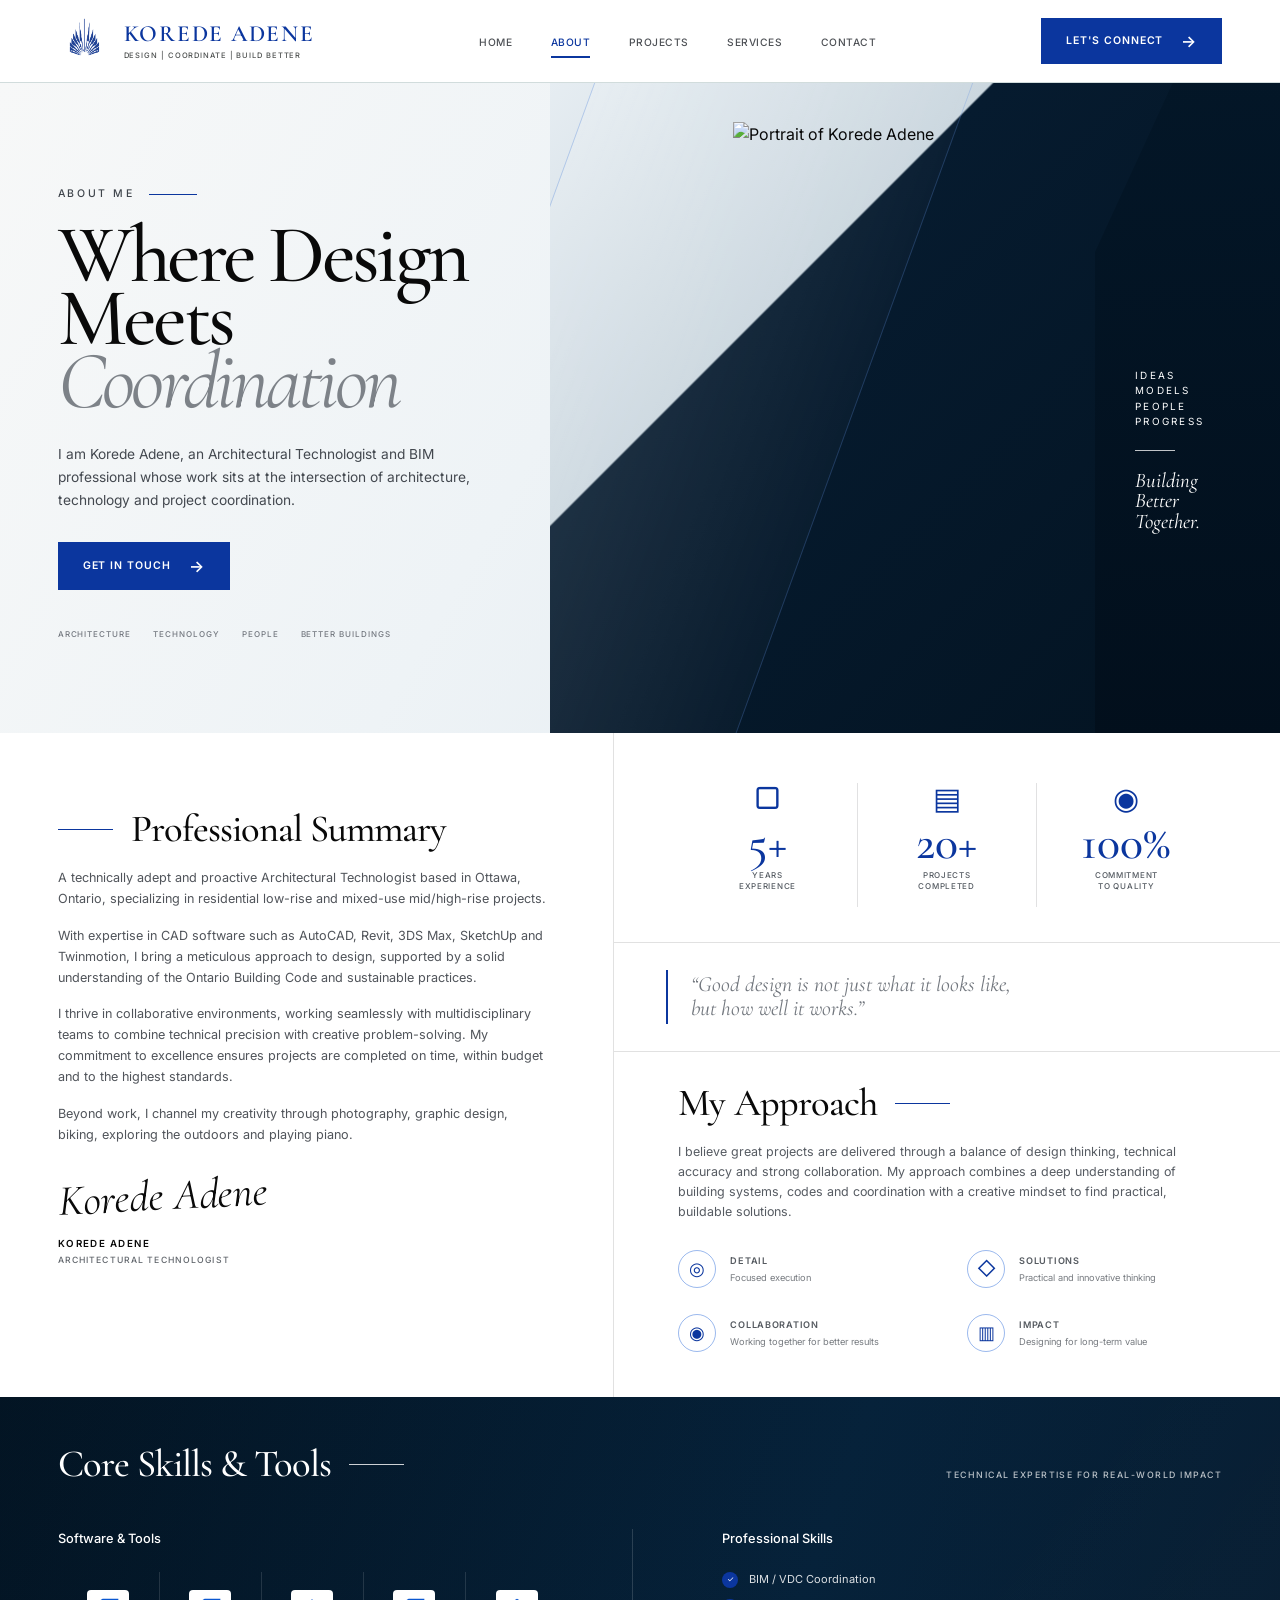
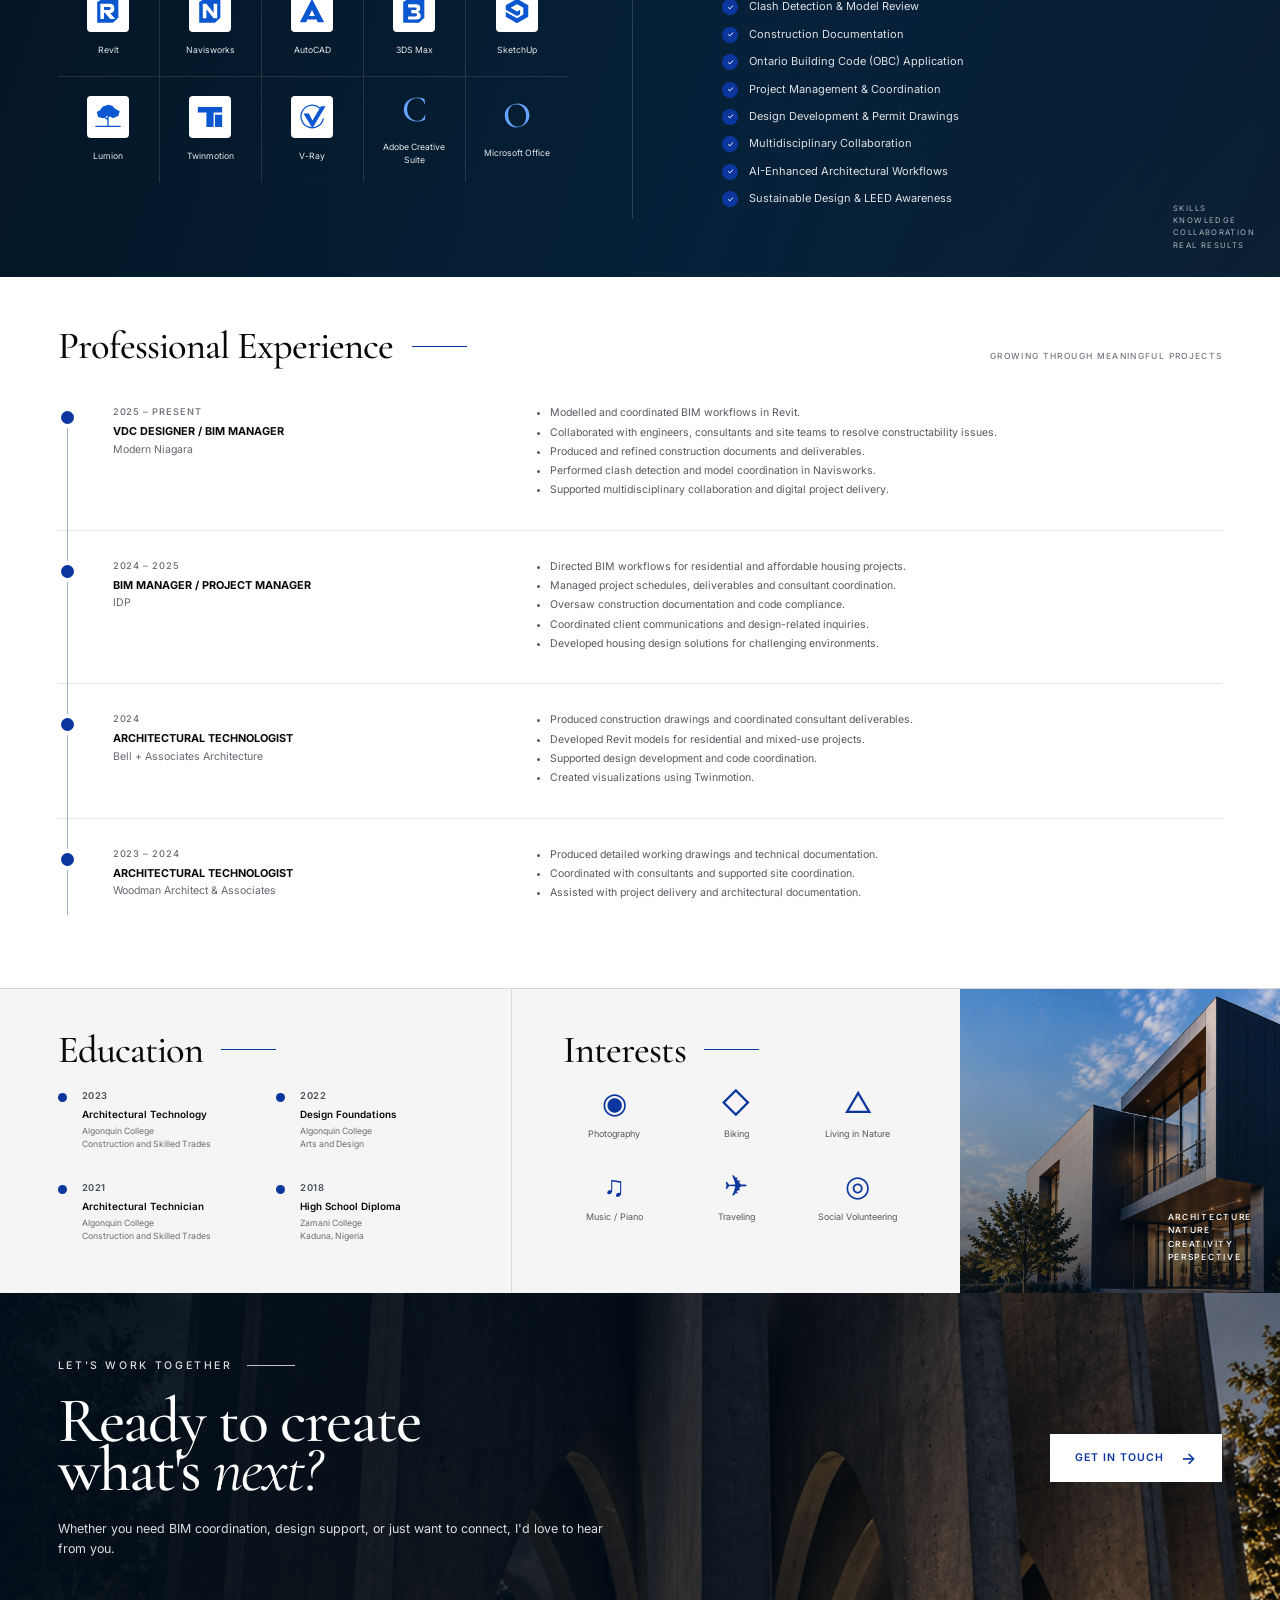
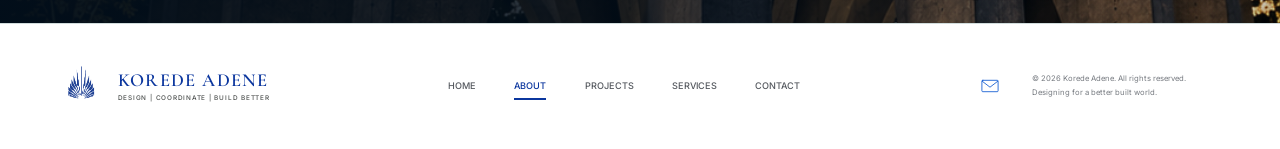
==== commit 6fc2136b: "Unify portfolio styling with Crownline palette and shared navigation" ====
--- a/about.html
+++ b/about.html
@@ -24,6 +24,7 @@
 
   <link rel="stylesheet" href="styles.css">
   <script src="script.js" defer></script>
+  <link rel="stylesheet" href="crownline.css">
 </head>
 
 
@@ -38,92 +39,16 @@
      HEADER
 ====================================================== -->
 
-<header class="site-header">
-
-  <div class="site-header__inner">
-
-    <a class="brand" href="index.html" aria-label="Korede Adene home">
-
-      <img
-        class="brand__mark"
-        src="assets/logo.png"
-        alt=""
-      >
-
-      <span class="brand__text">
-
-        <span class="brand__name">
-          KOREDE ADENE
-        </span>
-
-        <span class="brand__tagline">
-          DESIGN | COORDINATE | BUILD BETTER
-        </span>
-
-      </span>
-
-    </a>
-
-
-    <button
-      class="nav-toggle"
-      type="button"
-      aria-expanded="false"
-      aria-controls="primary-navigation"
-      aria-label="Open navigation"
-    >
-
-      <span></span>
-      <span></span>
-
-    </button>
-
-
-    <nav
-      class="site-nav"
-      id="primary-navigation"
-      aria-label="Primary navigation"
-    >
-
-      <a class="site-nav__link" href="index.html">
-        Home
-      </a>
-
-      <a class="site-nav__link is-active" href="about.html">
-        About
-      </a>
-
-      <a class="site-nav__link" href="projects.html">
-        Projects
-      </a>
-
-      <a class="site-nav__link" href="services.html">
-        Services
-      </a>
-
-      <a class="site-nav__link" href="contact.html">
-        Contact
-      </a>
-
-    </nav>
-
-
-    <a
-      class="button button--primary header-cta"
-      href="contact.html"
-    >
-
-      <span>Let's connect</span>
-
-      <span class="button__arrow">
-        →
-      </span>
-
-    </a>
-
-  </div>
-
-</header>
+<header class="site-header" id="top">
+    <div class="site-header__inner">
+      <a class="brand" href="index.html" aria-label="Korede Adene home"><img class="brand__mark" src="assets/logo.png" alt="" width="54" height="54"><span class="brand__text"><span class="brand__name">KOREDE ADENE</span><span class="brand__tagline">DESIGN | COORDINATE | BUILD BETTER</span></span></a>
+      <button class="nav-toggle" type="button" aria-expanded="false" aria-controls="primary-navigation" aria-label="Open navigation"><span></span><span></span></button>
+      <nav class="site-nav" id="primary-navigation" aria-label="Primary navigation">
+        <a class="site-nav__link" href="index.html">Home</a><a class="site-nav__link is-active" href="about.html" aria-current="page">About</a><a class="site-nav__link" href="projects.html">Projects</a><a class="site-nav__link" href="services.html">Services</a><a class="site-nav__link" href="contact.html">Contact</a>
+      </nav>
+      <a class="button button--primary header-cta" href="contact.html">Let's connect <span class="button__arrow" aria-hidden="true">→</span></a>
+    </div>
+  </header>
 
 
 
@@ -1303,116 +1228,7 @@
      FOOTER
 ====================================================== -->
 
-<footer class="site-footer">
-
-  <div class="site-footer__inner">
-
-
-    <a
-      class="brand brand--footer"
-      href="index.html"
-      aria-label="Korede Adene home"
-    >
-
-      <img
-        class="brand__mark"
-        src="assets/logo.png"
-        alt=""
-      >
-
-
-      <span class="brand__text">
-
-        <span class="brand__name">
-          KOREDE ADENE
-        </span>
-
-        <span class="brand__tagline">
-          DESIGN | COORDINATE | BUILD BETTER
-        </span>
-
-      </span>
-
-    </a>
-
-
-
-    <nav
-      class="footer-nav"
-      aria-label="Footer navigation"
-    >
-
-      <a href="index.html">
-        Home
-      </a>
-
-      <a class="is-active" href="about.html">
-        About
-      </a>
-
-      <a href="projects.html">
-        Projects
-      </a>
-
-      <a href="services.html">
-        Services
-      </a>
-
-      <a href="contact.html">
-        Contact
-      </a>
-
-    </nav>
-
-
-
-    <div class="site-footer__right">
-
-
-      <div
-        class="social-links"
-        aria-label="Social links"
-      >
-
-        <a
-          href="https://www.linkedin.com/in/korede-adene/"
-          aria-label="LinkedIn"
-        ><img src="assets/icons/icon-linkedin.svg" width="24" height="24" alt=""></a>
-
-
-        <a
-          href="#"
-          aria-label="Instagram"
-        >
-          ◎
-        </a>
-
-
-        <a
-          href="mailto:KoredeAdene@gmail.com"
-          aria-label="Email"
-        ><img src="assets/icons/icon-email.svg" width="24" height="24" alt=""></a>
-
-      </div>
-
-
-      <div class="site-footer__meta">
-
-        <p>
-          © 2026 Korede Adene. All rights reserved.
-        </p>
-
-        <p>
-          Designing for a better built world.
-        </p>
-
-      </div>
-
-    </div>
-
-  </div>
-
-</footer>
+<footer class="site-footer"><div class="site-footer__inner"><a class="brand brand--footer" href="index.html" aria-label="Korede Adene home"><img class="brand__mark" src="assets/logo.png" alt="" width="48" height="48"><span class="brand__text"><span class="brand__name">KOREDE ADENE</span><span class="brand__tagline">DESIGN | COORDINATE | BUILD BETTER</span></span></a><nav class="footer-nav" aria-label="Footer navigation"><a href="index.html">Home</a><a class="is-active" href="about.html" aria-current="page">About</a><a href="projects.html">Projects</a><a href="services.html">Services</a><a href="contact.html">Contact</a></nav><div class="site-footer__right"><a class="projects-footer-email" href="mailto:KoredeAdene@gmail.com" aria-label="Email Korede"><img src="assets/icons/icon-email.svg" width="24" height="24" alt=""></a><div class="site-footer__meta"><p>© 2026 Korede Adene. All rights reserved.</p><p>Designing for a better built world.</p></div></div></div></footer>
 
 
 </body>
--- a/crownline.css
+++ b/crownline.css
@@ -0,0 +1,31 @@
+/* Crownline / Alpha palette. Keep content imagery in its original colours. */
+:root {
+  --black:#090909; --blue:#0b369e; --blue-dark:#082b80;
+  --gray:#868683; --gray-dark:#4d504f; --gray-light:#d1dcdc;
+  --off-white:#f5f5f5; --blue-gray:#d1dcdc;
+  --page-padding:clamp(1.25rem,4.5vw,5rem);
+}
+body .site-header,body .site-footer {background:#fff;border-color:var(--gray-light);box-shadow:none}
+body .site-header__inner,body .site-footer__inner {padding-inline:var(--page-padding)}
+body .brand .brand__name {color:var(--blue);letter-spacing:.075em}
+body .brand .brand__tagline {color:var(--gray-dark);letter-spacing:.12em}
+body .site-nav__link.is-active,body .footer-nav .is-active {color:var(--blue)}
+body .button--primary {background:var(--blue);color:white;border:1px solid var(--blue);border-radius:0;box-shadow:none}
+body .button--primary:hover {background:var(--blue-dark)}
+.category-card,.res-card,.service-card {border-color:var(--gray-light);box-shadow:none}
+.design-intro,.designs aside,.credential,.bim-cta,.res-section--urban {background:var(--blue-gray)}
+.bim-hero,.design-grid img,.res-card__image,.res-hero__image {background:var(--off-white)}
+.designs .label,.designs small,.bim-page .bim-label,.bim-page main small,.design-intro a,.bim-hero h2 {color:var(--blue)}
+.secure .bim-label {color:white}
+.designs section,.bim-spread,.bim-cta,.credential,.secure {padding-inline:var(--page-padding)}
+body main h1,body main h2 {text-wrap:balance}
+body :focus-visible {outline:3px solid var(--blue);outline-offset:3px}
+@media(min-width:1101px){
+ body .site-header .site-header__inner {display:grid;grid-template-columns:auto 1fr auto;align-items:center;gap:2rem}
+ body .site-header .site-nav {justify-self:center}
+}
+@media(max-width:650px){
+ body main .res-hero h1 {font-size:clamp(3.4rem,13vw,5rem);line-height:.94}
+ body .site-footer .site-footer__inner {grid-template-columns:1fr;justify-items:start;text-align:left;gap:1.25rem}
+ body .site-footer .footer-nav {display:flex;flex-wrap:wrap;gap:.7rem 1rem}
+}
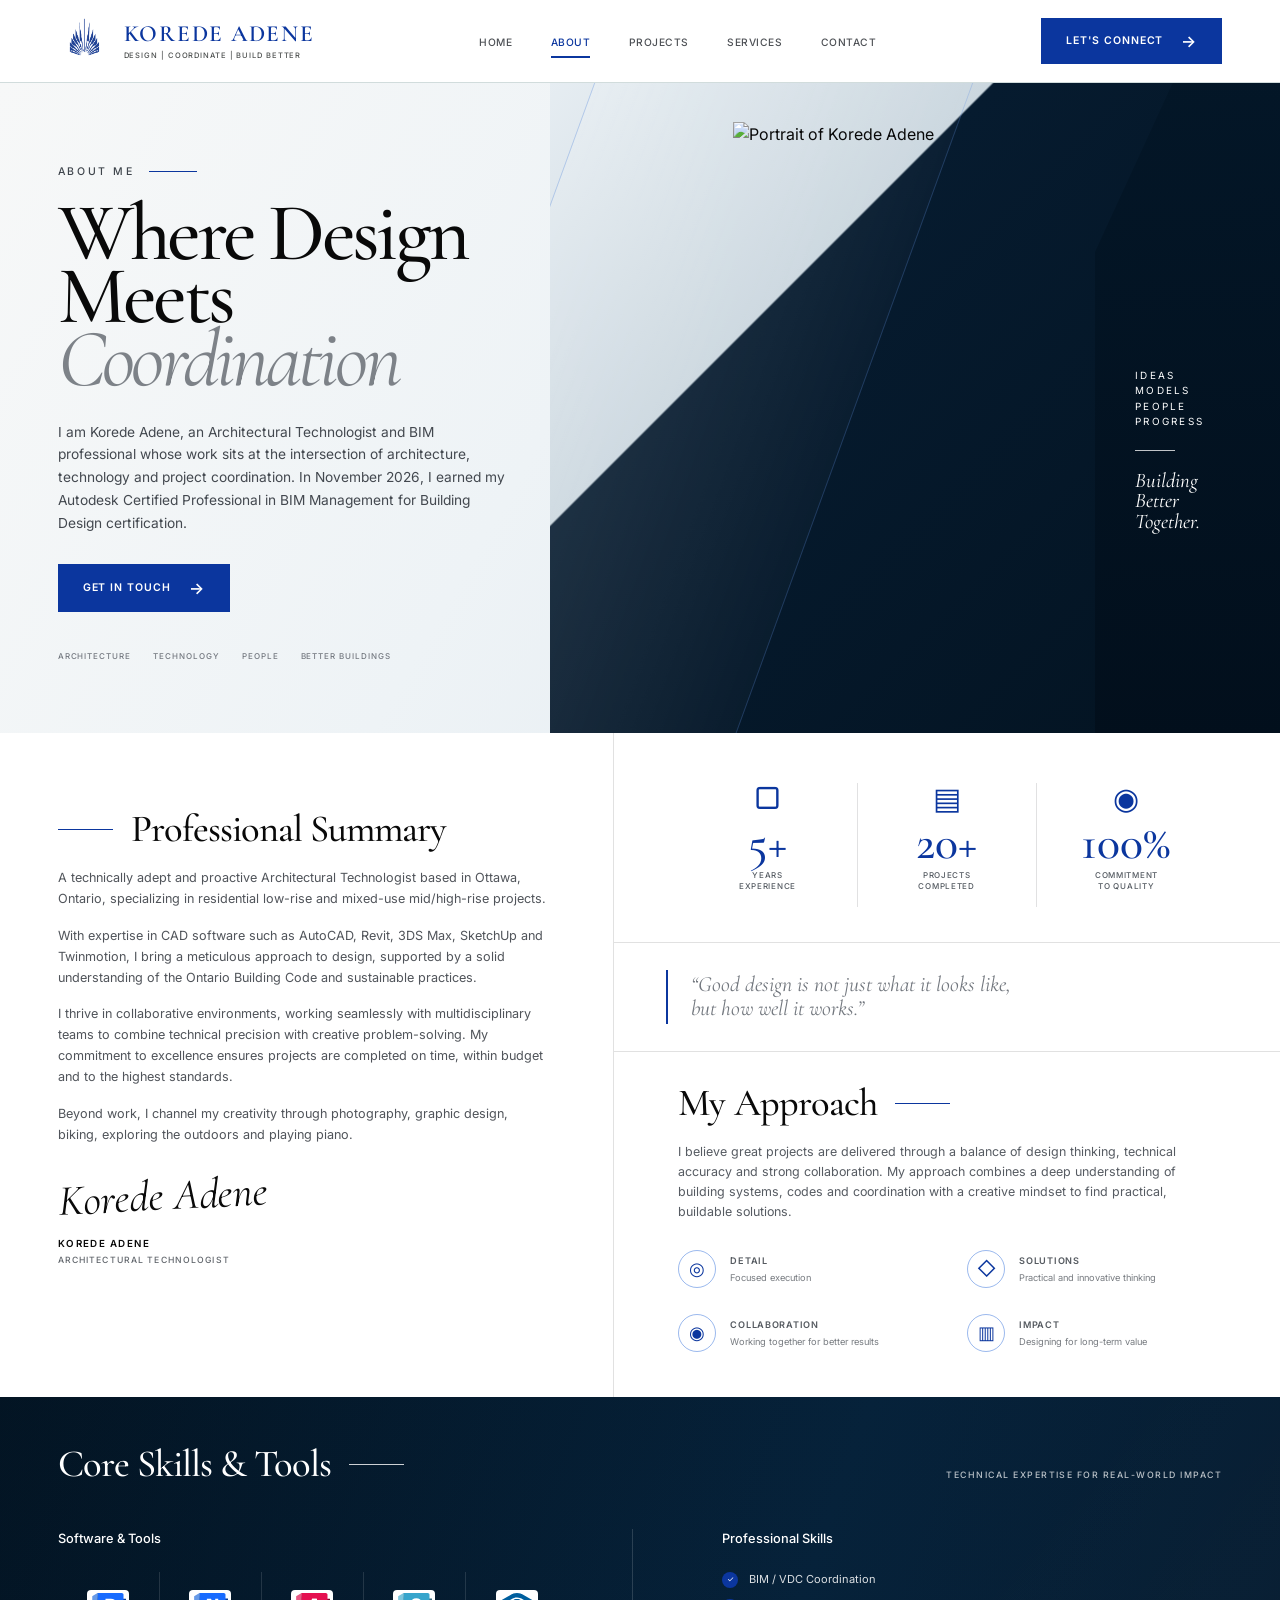
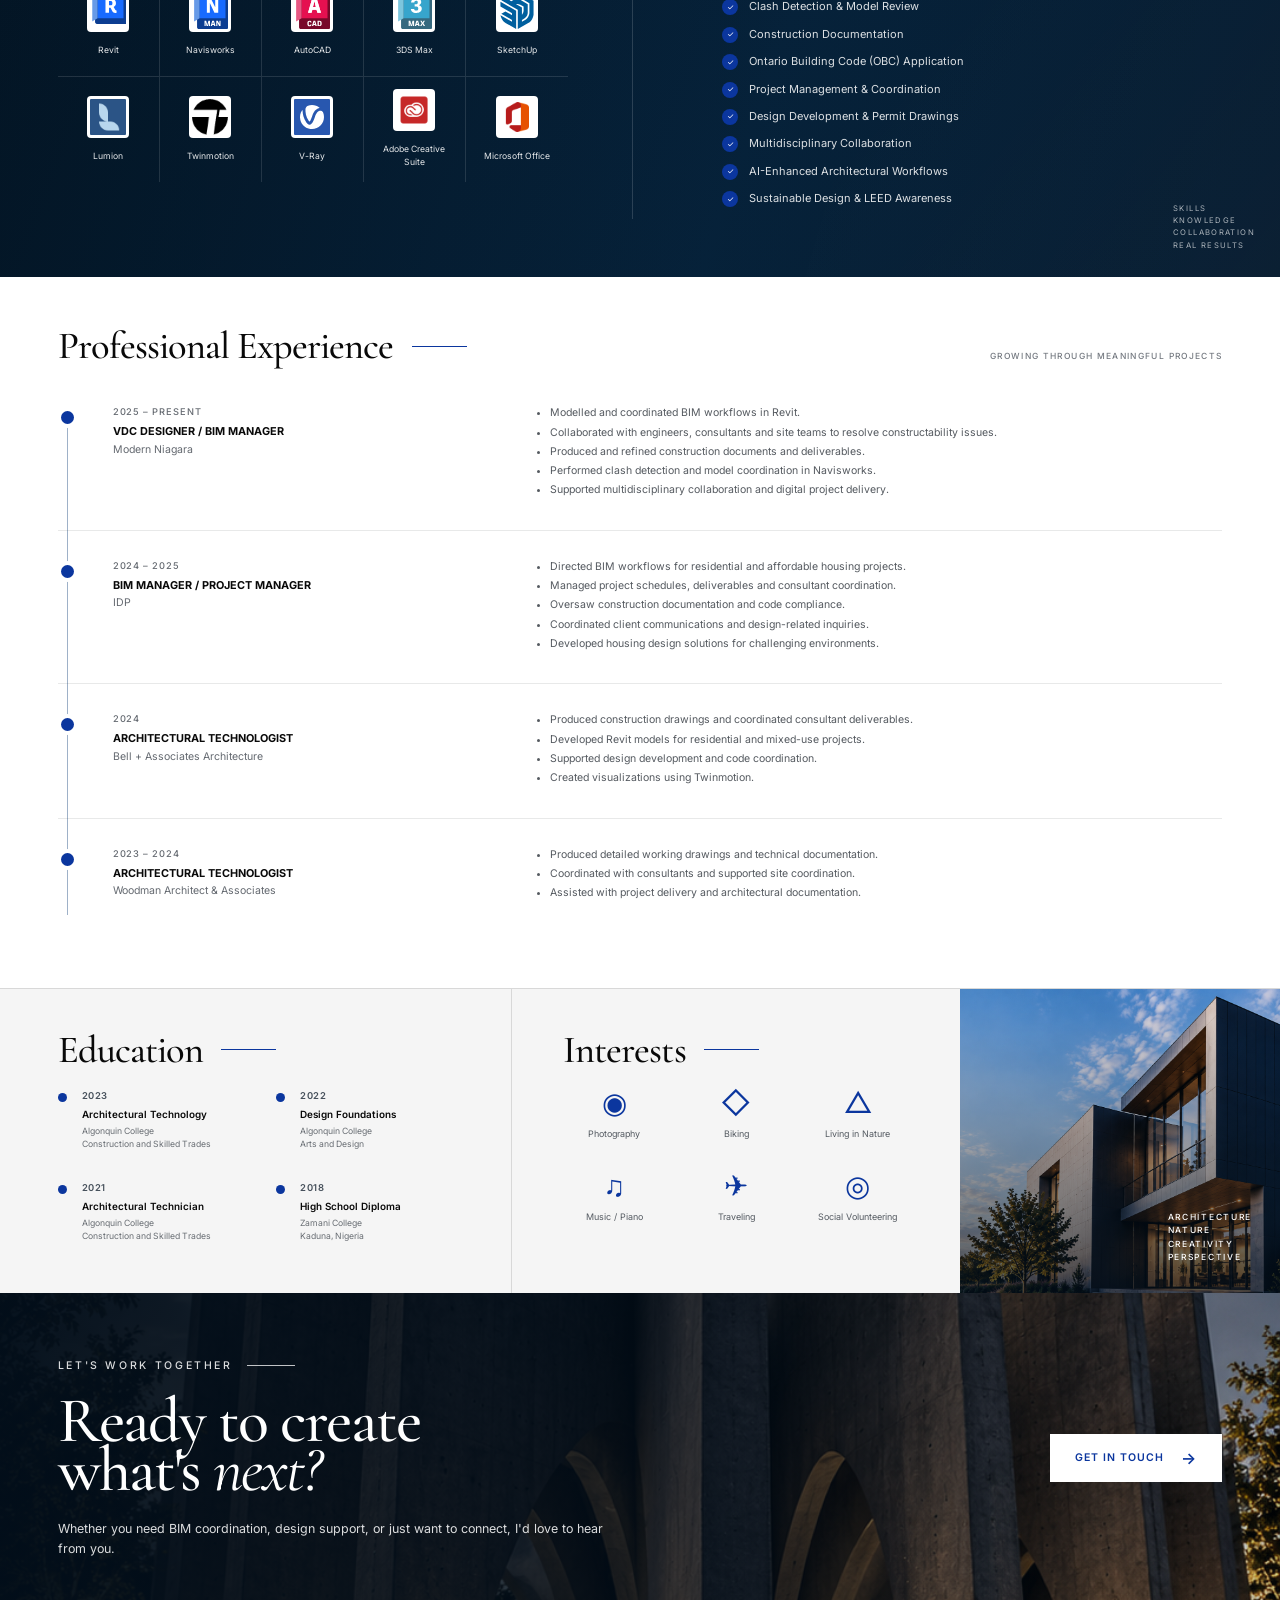
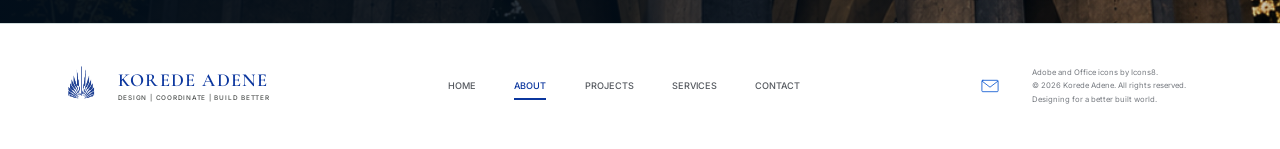
==== commit 2739a94e: "Use product icons and introduce BIM management certification on About" ====
--- a/about.html
+++ b/about.html
@@ -82,7 +82,7 @@
 
       I am Korede Adene, an Architectural Technologist and BIM
       professional whose work sits at the intersection of
-      architecture, technology and project coordination.
+      architecture, technology and project coordination. In November 2026, I earned my Autodesk Certified Professional in BIM Management for Building Design certification.
 
     </p>
 
@@ -479,7 +479,7 @@
 
           <div class="software-item">
 
-            <img src="assets/icons/logo-revit.svg" width="42" height="42" alt="" class="software-logo">
+            <img src="assets/software/revit.svg" width="42" height="42" alt="" class="software-logo">
 
             <span>
               Revit
@@ -490,7 +490,7 @@
 
           <div class="software-item">
 
-            <img src="assets/icons/logo-navisworks.svg" width="42" height="42" alt="" class="software-logo">
+            <img src="assets/software/navisworks.svg" width="42" height="42" alt="" class="software-logo">
 
             <span>
               Navisworks
@@ -501,7 +501,7 @@
 
           <div class="software-item">
 
-            <img src="assets/icons/logo-autocad.svg" width="42" height="42" alt="" class="software-logo">
+            <img src="assets/software/autocad.svg" width="42" height="42" alt="" class="software-logo">
 
             <span>
               AutoCAD
@@ -512,7 +512,7 @@
 
           <div class="software-item">
 
-            <img src="assets/icons/logo-3ds-max.svg" width="42" height="42" alt="" class="software-logo">
+            <img src="assets/software/3ds-max.svg" width="42" height="42" alt="" class="software-logo">
 
             <span>
               3DS Max
@@ -523,7 +523,7 @@
 
           <div class="software-item">
 
-            <img src="assets/icons/logo-sketchup.svg" width="42" height="42" alt="" class="software-logo">
+            <img src="assets/software/sketchup.svg" width="42" height="42" alt="" class="software-logo">
 
             <span>
               SketchUp
@@ -534,7 +534,7 @@
 
           <div class="software-item">
 
-            <img src="assets/icons/logo-lumion.svg" width="42" height="42" alt="" class="software-logo">
+            <img src="assets/software/lumion.png" width="42" height="42" alt="" class="software-logo">
 
             <span>
               Lumion
@@ -545,7 +545,7 @@
 
           <div class="software-item">
 
-            <img src="assets/icons/logo-twinmotion.svg" width="42" height="42" alt="" class="software-logo">
+            <img src="assets/software/twinmotion.png" width="42" height="42" alt="" class="software-logo">
 
             <span>
               Twinmotion
@@ -556,7 +556,7 @@
 
           <div class="software-item">
 
-            <img src="assets/icons/logo-vray.svg" width="42" height="42" alt="" class="software-logo">
+            <img src="assets/software/vray.svg" width="42" height="42" alt="" class="software-logo">
 
             <span>
               V-Ray
@@ -567,9 +567,7 @@
 
           <div class="software-item">
 
-            <strong>
-              C
-            </strong>
+            <img src="assets/software/adobe.png" width="42" height="42" alt="" class="software-logo">
 
             <span>
               Adobe Creative Suite
@@ -580,9 +578,7 @@
 
           <div class="software-item">
 
-            <strong>
-              O
-            </strong>
+            <img src="assets/software/office.png" width="42" height="42" alt="" class="software-logo">
 
             <span>
               Microsoft Office
@@ -1228,7 +1224,7 @@
      FOOTER
 ====================================================== -->
 
-<footer class="site-footer"><div class="site-footer__inner"><a class="brand brand--footer" href="index.html" aria-label="Korede Adene home"><img class="brand__mark" src="assets/logo.png" alt="" width="48" height="48"><span class="brand__text"><span class="brand__name">KOREDE ADENE</span><span class="brand__tagline">DESIGN | COORDINATE | BUILD BETTER</span></span></a><nav class="footer-nav" aria-label="Footer navigation"><a href="index.html">Home</a><a class="is-active" href="about.html" aria-current="page">About</a><a href="projects.html">Projects</a><a href="services.html">Services</a><a href="contact.html">Contact</a></nav><div class="site-footer__right"><a class="projects-footer-email" href="mailto:KoredeAdene@gmail.com" aria-label="Email Korede"><img src="assets/icons/icon-email.svg" width="24" height="24" alt=""></a><div class="site-footer__meta"><p>© 2026 Korede Adene. All rights reserved.</p><p>Designing for a better built world.</p></div></div></div></footer>
+<footer class="site-footer"><div class="site-footer__inner"><a class="brand brand--footer" href="index.html" aria-label="Korede Adene home"><img class="brand__mark" src="assets/logo.png" alt="" width="48" height="48"><span class="brand__text"><span class="brand__name">KOREDE ADENE</span><span class="brand__tagline">DESIGN | COORDINATE | BUILD BETTER</span></span></a><nav class="footer-nav" aria-label="Footer navigation"><a href="index.html">Home</a><a class="is-active" href="about.html" aria-current="page">About</a><a href="projects.html">Projects</a><a href="services.html">Services</a><a href="contact.html">Contact</a></nav><div class="site-footer__right"><a class="projects-footer-email" href="mailto:KoredeAdene@gmail.com" aria-label="Email Korede"><img src="assets/icons/icon-email.svg" width="24" height="24" alt=""></a><div class="site-footer__meta"><p>Adobe and Office icons by <a href="https://icons8.com/">Icons8</a>.</p><p>© 2026 Korede Adene. All rights reserved.</p><p>Designing for a better built world.</p></div></div></div></footer>
 
 
 </body>
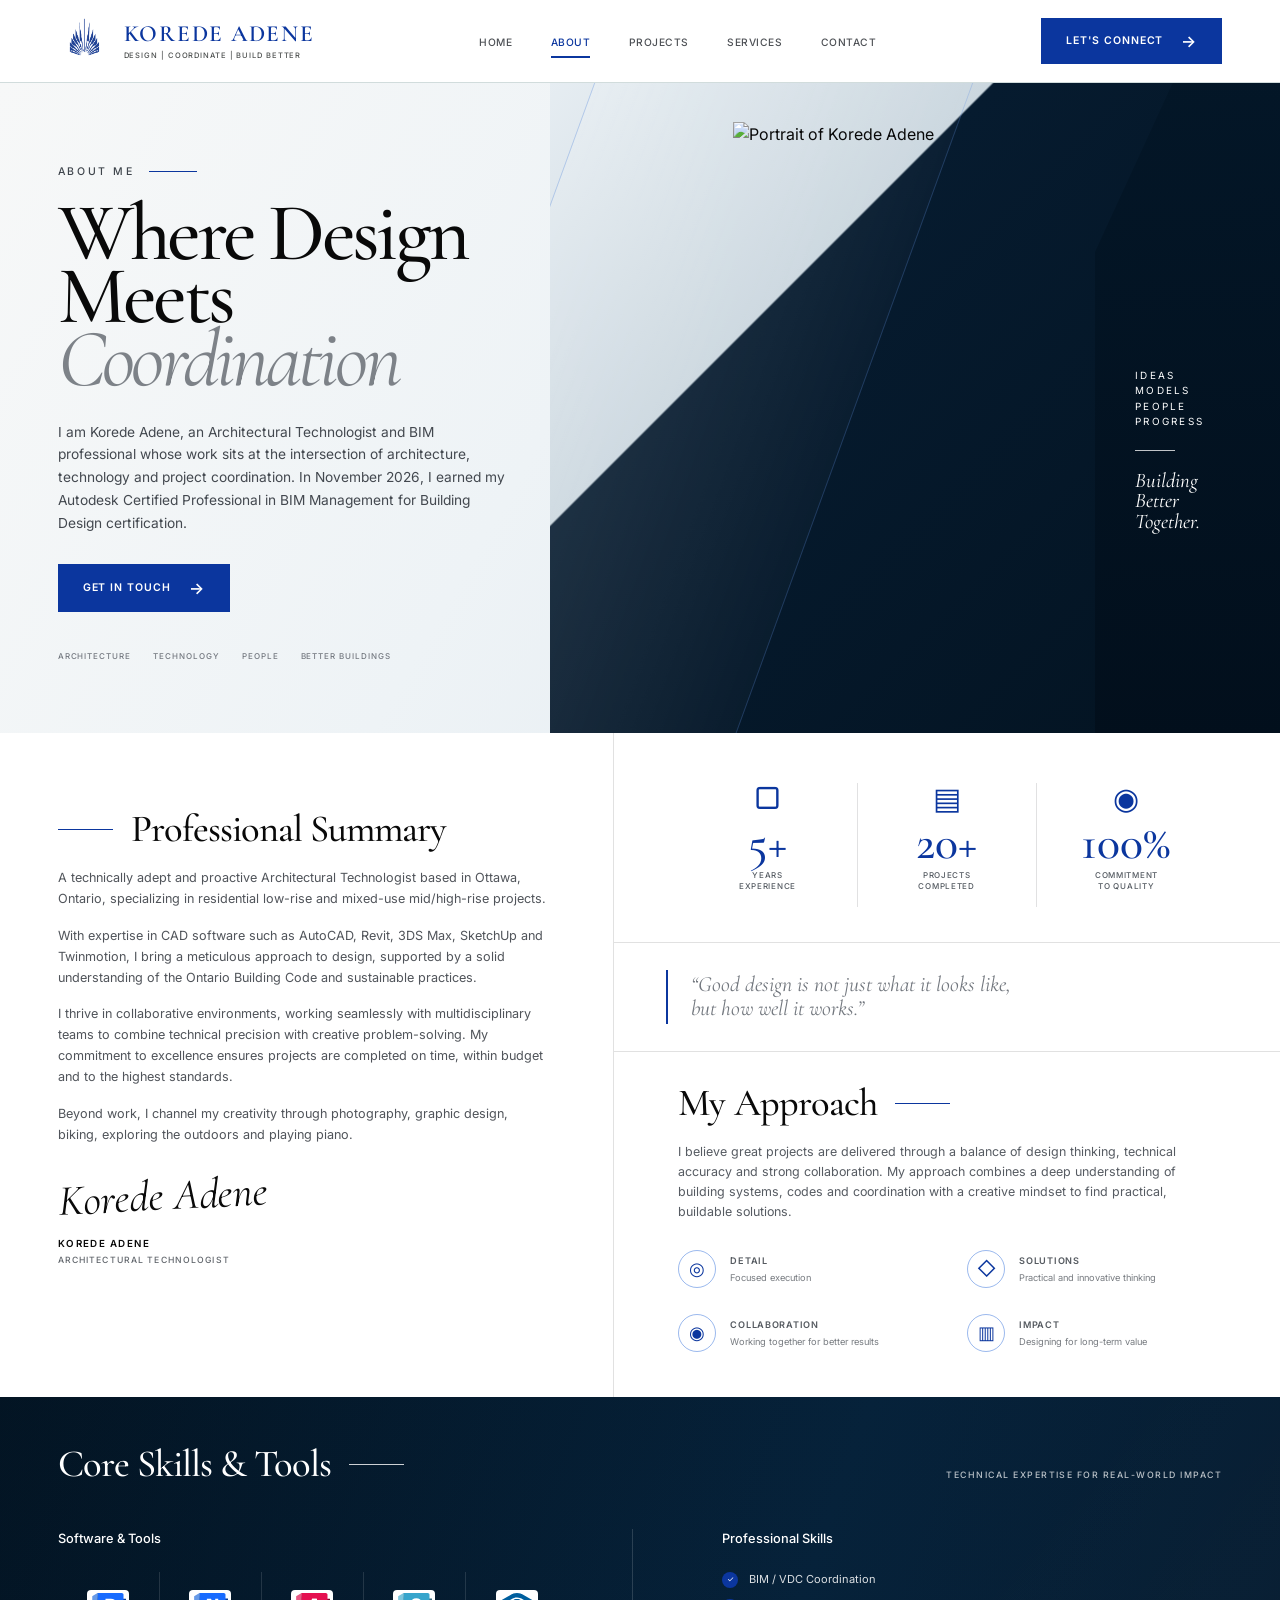
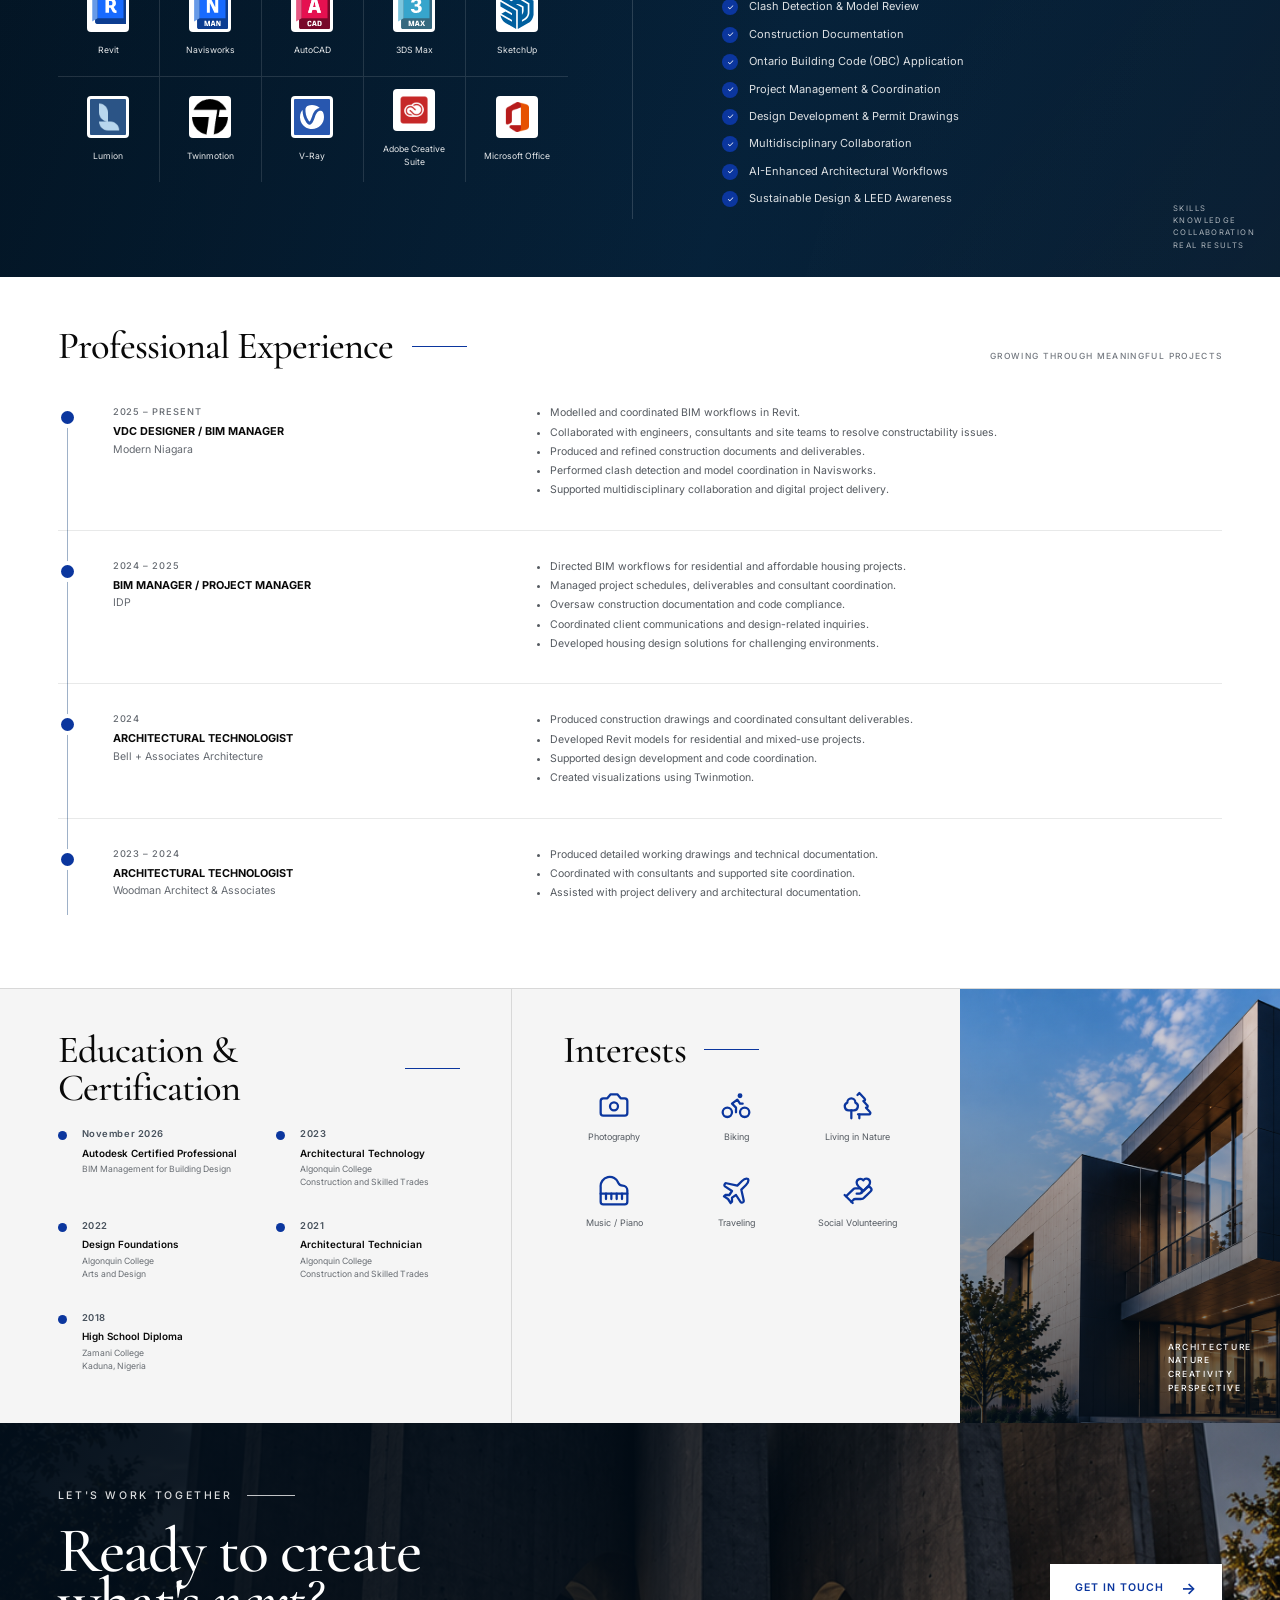
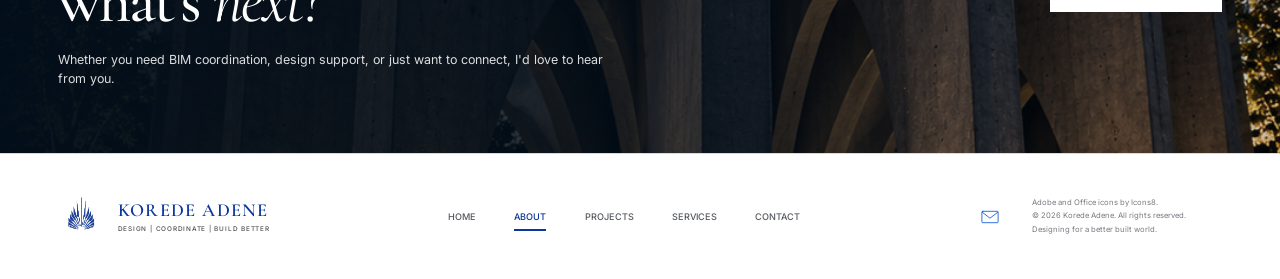
==== commit f60ff27e: "Replace interest symbols with Lucide icons and feature Autodesk certification under Education" ====
--- a/about.html
+++ b/about.html
@@ -936,7 +936,7 @@
     <div class="section-heading">
 
       <h2>
-        Education
+        Education &amp; Certification
       </h2>
 
       <span class="section-heading__line"></span>
@@ -945,6 +945,11 @@
 
 
     <div class="education-grid">
+      <article class="education-item">
+        <span class="education-item__year">November 2026</span>
+        <h3>Autodesk Certified Professional</h3>
+        <p>BIM Management for Building Design</p>
+      </article>
 
 
       <article class="education-item">
@@ -1025,7 +1030,24 @@
 
 
 
-  <!-- INTERESTS -->
+  <!-- Interests icons: Lucide 0.468.0.
+ISC License
+
+Copyright (c) for portions of Lucide are held by Cole Bemis 2013-2022 as part of Feather (MIT). All other copyright (c) for Lucide are held by Lucide Contributors 2022.
+
+Permission to use, copy, modify, and/or distribute this software for any
+purpose with or without fee is hereby granted, provided that the above
+copyright notice and this permission notice appear in all copies.
+
+THE SOFTWARE IS PROVIDED "AS IS" AND THE AUTHOR DISCLAIMS ALL WARRANTIES
+WITH REGARD TO THIS SOFTWARE INCLUDING ALL IMPLIED WARRANTIES OF
+MERCHANTABILITY AND FITNESS. IN NO EVENT SHALL THE AUTHOR BE LIABLE FOR
+ANY SPECIAL, DIRECT, INDIRECT, OR CONSEQUENTIAL DAMAGES OR ANY DAMAGES
+WHATSOEVER RESULTING FROM LOSS OF USE, DATA OR PROFITS, WHETHER IN AN
+ACTION OF CONTRACT, NEGLIGENCE OR OTHER TORTIOUS ACTION, ARISING OUT OF
+OR IN CONNECTION WITH THE USE OR PERFORMANCE OF THIS SOFTWARE.
+
+-->
 
   <div class="interests-block">
 
@@ -1045,9 +1067,10 @@
 
       <div class="interest-item">
 
-        <span class="interest-item__icon">
-          ◉
-        </span>
+        <svg class="interest-item__icon" aria-hidden="true" focusable="false" width="32" height="32" viewBox="0 0 24 24" fill="none" stroke="currentColor" stroke-width="1.7" stroke-linecap="round" stroke-linejoin="round">
+  <path d="M14.5 4h-5L7 7H4a2 2 0 0 0-2 2v9a2 2 0 0 0 2 2h16a2 2 0 0 0 2-2V9a2 2 0 0 0-2-2h-3l-2.5-3z" />
+  <circle cx="12" cy="13" r="3" />
+</svg>
 
         <span>
           Photography
@@ -1058,9 +1081,12 @@
 
       <div class="interest-item">
 
-        <span class="interest-item__icon">
-          ◇
-        </span>
+        <svg class="interest-item__icon" aria-hidden="true" focusable="false" width="32" height="32" viewBox="0 0 24 24" fill="none" stroke="currentColor" stroke-width="1.7" stroke-linecap="round" stroke-linejoin="round">
+  <circle cx="18.5" cy="17.5" r="3.5" />
+  <circle cx="5.5" cy="17.5" r="3.5" />
+  <circle cx="15" cy="5" r="1" />
+  <path d="M12 17.5V14l-3-3 4-3 2 3h2" />
+</svg>
 
         <span>
           Biking
@@ -1071,9 +1097,12 @@
 
       <div class="interest-item">
 
-        <span class="interest-item__icon">
-          △
-        </span>
+        <svg class="interest-item__icon" aria-hidden="true" focusable="false" width="32" height="32" viewBox="0 0 24 24" fill="none" stroke="currentColor" stroke-width="1.7" stroke-linecap="round" stroke-linejoin="round">
+  <path d="M10 10v.2A3 3 0 0 1 8.9 16H5a3 3 0 0 1-1-5.8V10a3 3 0 0 1 6 0Z" />
+  <path d="M7 16v6" />
+  <path d="M13 19v3" />
+  <path d="M12 19h8.3a1 1 0 0 0 .7-1.7L18 14h.3a1 1 0 0 0 .7-1.7L16 9h.2a1 1 0 0 0 .8-1.7L13 3l-1.4 1.5" />
+</svg>
 
         <span>
           Living in Nature
@@ -1084,9 +1113,14 @@
 
       <div class="interest-item">
 
-        <span class="interest-item__icon">
-          ♫
-        </span>
+        <svg class="interest-item__icon" aria-hidden="true" focusable="false" width="32" height="32" viewBox="0 0 24 24" fill="none" stroke="currentColor" stroke-width="1.7" stroke-linecap="round" stroke-linejoin="round">
+  <path d="M18.5 8c-1.4 0-2.6-.8-3.2-2A6.87 6.87 0 0 0 2 9v11a2 2 0 0 0 2 2h16a2 2 0 0 0 2-2v-8.5C22 9.6 20.4 8 18.5 8" />
+  <path d="M2 14h20" />
+  <path d="M6 14v4" />
+  <path d="M10 14v4" />
+  <path d="M14 14v4" />
+  <path d="M18 14v4" />
+</svg>
 
         <span>
           Music / Piano
@@ -1097,9 +1131,9 @@
 
       <div class="interest-item">
 
-        <span class="interest-item__icon">
-          ✈
-        </span>
+        <svg class="interest-item__icon" aria-hidden="true" focusable="false" width="32" height="32" viewBox="0 0 24 24" fill="none" stroke="currentColor" stroke-width="1.7" stroke-linecap="round" stroke-linejoin="round">
+  <path d="M17.8 19.2 16 11l3.5-3.5C21 6 21.5 4 21 3c-1-.5-3 0-4.5 1.5L13 8 4.8 6.2c-.5-.1-.9.1-1.1.5l-.3.5c-.2.5-.1 1 .3 1.3L9 12l-2 3H4l-1 1 3 2 2 3 1-1v-3l3-2 3.5 5.3c.3.4.8.5 1.3.3l.5-.2c.4-.3.6-.7.5-1.2z" />
+</svg>
 
         <span>
           Traveling
@@ -1110,9 +1144,12 @@
 
       <div class="interest-item">
 
-        <span class="interest-item__icon">
-          ◎
-        </span>
+        <svg class="interest-item__icon" aria-hidden="true" focusable="false" width="32" height="32" viewBox="0 0 24 24" fill="none" stroke="currentColor" stroke-width="1.7" stroke-linecap="round" stroke-linejoin="round">
+  <path d="M11 14h2a2 2 0 1 0 0-4h-3c-.6 0-1.1.2-1.4.6L3 16" />
+  <path d="m7 20 1.6-1.4c.3-.4.8-.6 1.4-.6h4c1.1 0 2.1-.4 2.8-1.2l4.6-4.4a2 2 0 0 0-2.75-2.91l-4.2 3.9" />
+  <path d="m2 15 6 6" />
+  <path d="M19.5 8.5c.7-.7 1.5-1.6 1.5-2.7A2.73 2.73 0 0 0 16 4a2.78 2.78 0 0 0-5 1.8c0 1.2.8 2 1.5 2.8L16 12Z" />
+</svg>
 
         <span>
           Social Volunteering
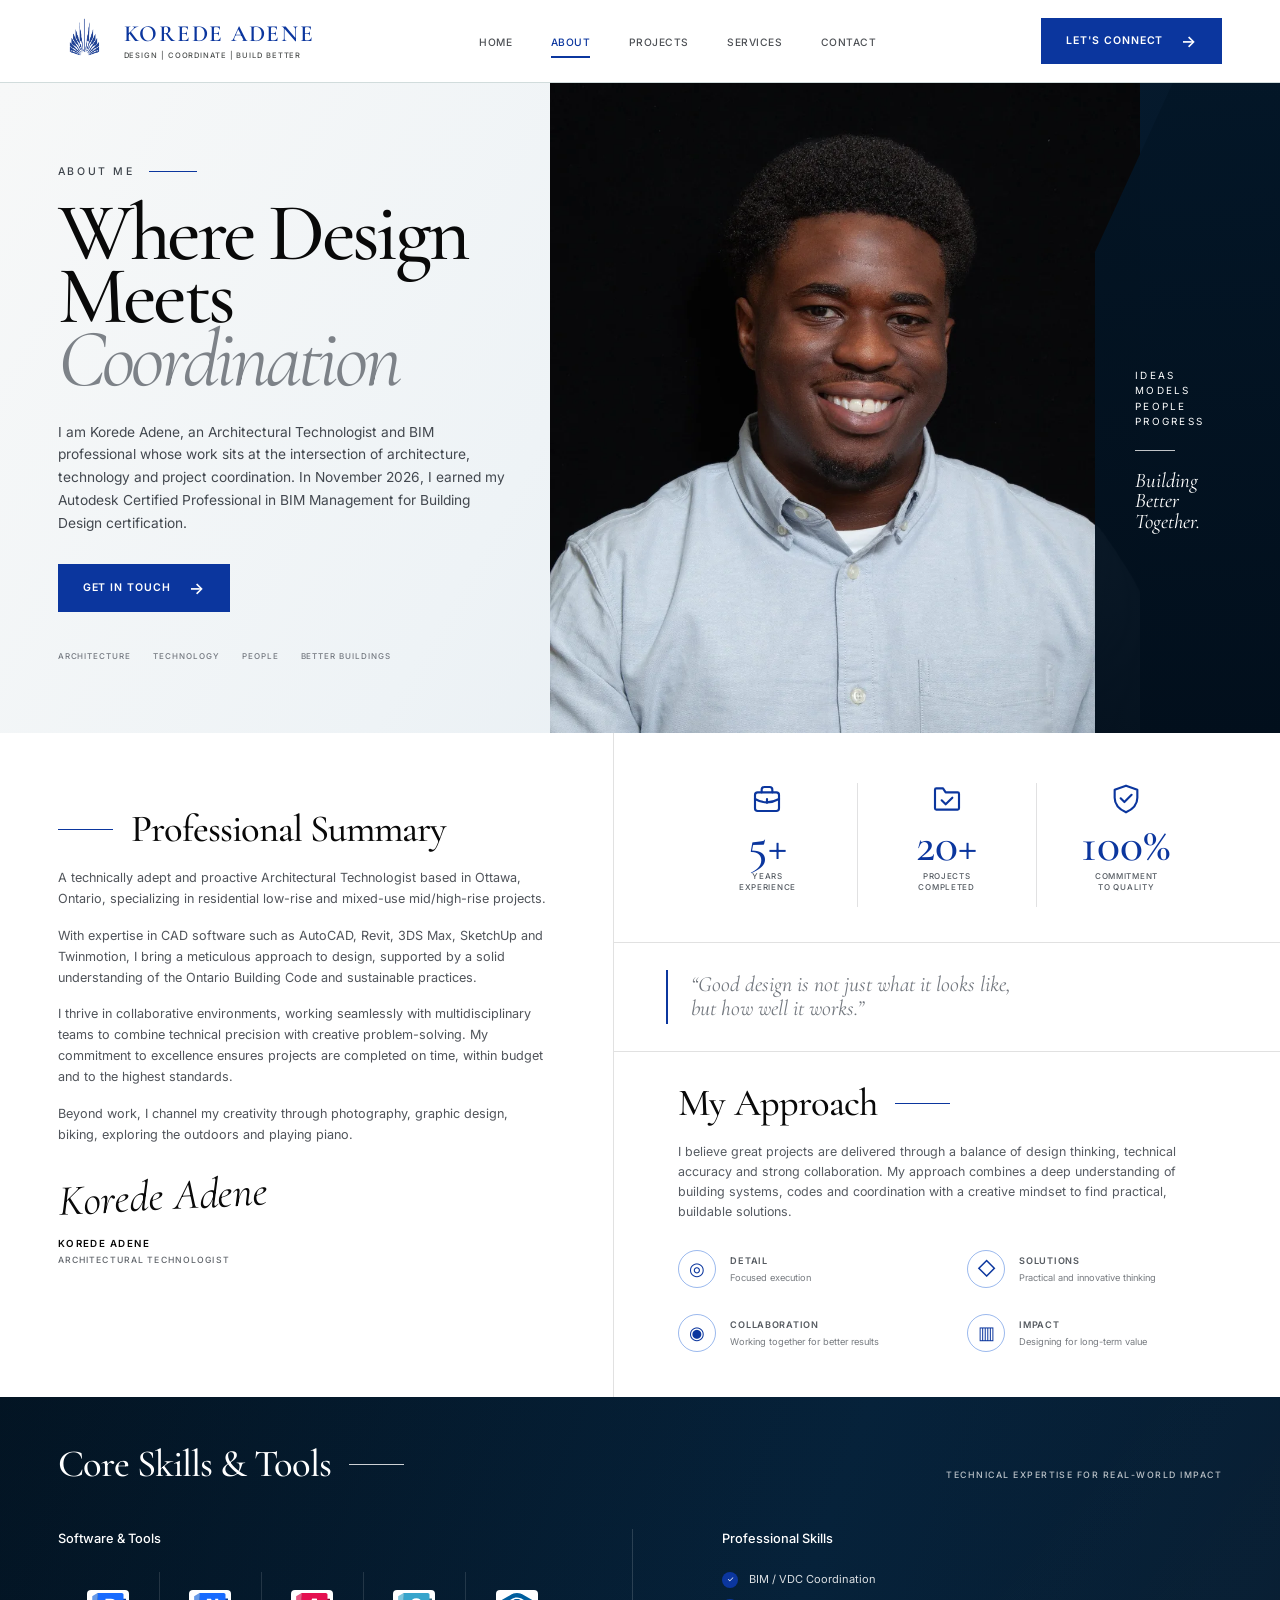
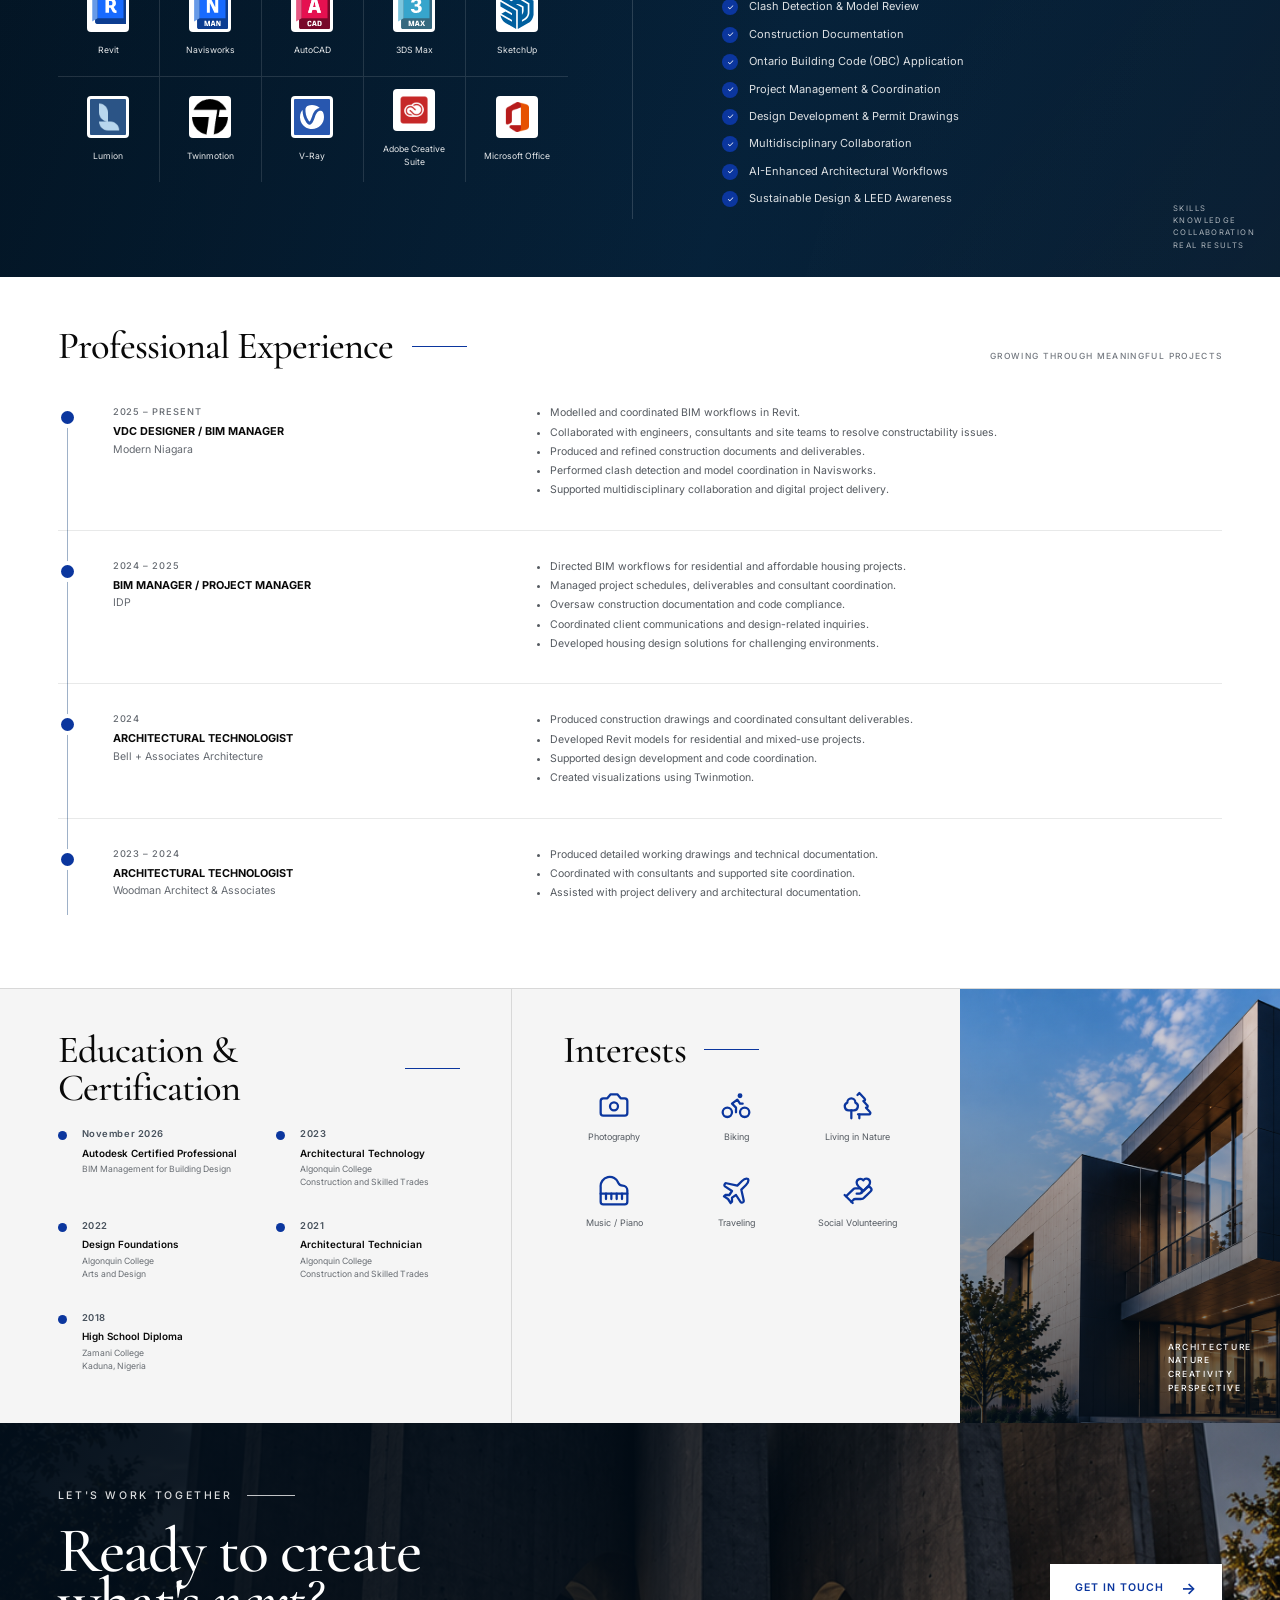
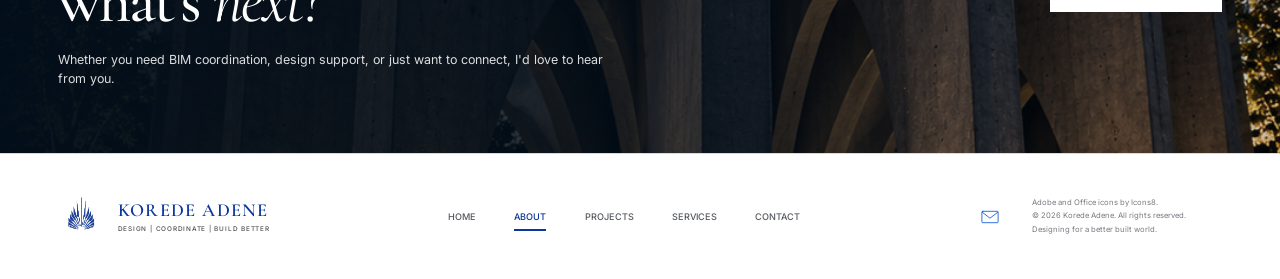
==== commit 7feff833: "Use Korede’s studio portrait and illustrate the three About statistics" ====
--- a/about.html
+++ b/about.html
@@ -115,14 +115,9 @@
 
   <div class="about-hero__visual">
 
-    <!--
-      Upload your portrait to the assets folder as:
-      portrait.png
-    -->
-
     <img
       class="about-hero__portrait"
-      src="assets/portrait.png"
+      src="assets/korede-adene.webp" width="1000" height="1500"
       alt="Portrait of Korede Adene"
     >
 
@@ -243,9 +238,7 @@
 
       <div class="about-stat">
 
-        <span class="about-stat__icon">
-          ▢
-        </span>
+        <svg class="about-stat__icon" width="32" height="32" viewBox="0 0 24 24" fill="none" stroke="currentColor" stroke-width="1.6" stroke-linecap="round" stroke-linejoin="round" aria-hidden="true"><rect x="3" y="7" width="18" height="14" rx="2"/><path d="M8 7V5a2 2 0 0 1 2-2h4a2 2 0 0 1 2 2v2M3 12q9 5 18 0m-9 0v3"/></svg>
 
         <strong>
           5+
@@ -261,9 +254,7 @@
 
       <div class="about-stat">
 
-        <span class="about-stat__icon">
-          ▤
-        </span>
+        <svg class="about-stat__icon" width="32" height="32" viewBox="0 0 24 24" fill="none" stroke="currentColor" stroke-width="1.6" stroke-linecap="round" stroke-linejoin="round" aria-hidden="true"><path d="M3 7V5a1 1 0 0 1 1-1h5l2 3h9a1 1 0 0 1 1 1v11a1 1 0 0 1-1 1H4a1 1 0 0 1-1-1V7Z"/><path d="m8 13 3 3 5-5"/></svg>
 
         <strong>
           20+
@@ -279,9 +270,7 @@
 
       <div class="about-stat">
 
-        <span class="about-stat__icon">
-          ◉
-        </span>
+        <svg class="about-stat__icon" width="32" height="32" viewBox="0 0 24 24" fill="none" stroke="currentColor" stroke-width="1.6" stroke-linecap="round" stroke-linejoin="round" aria-hidden="true"><path d="M12 2 3.5 5v6c0 5 3.6 8.7 8.5 11 4.9-2.3 8.5-6 8.5-11V5Z"/><path d="m8 11.5 2.8 2.8 5.4-5.4"/></svg>
 
         <strong>
           100%
--- a/styles.css
+++ b/styles.css
@@ -3447,3 +3447,18 @@
 
 .software-logo { object-fit: contain; background: #fff; border-radius: 4px; padding: 3px; }
 .contact-method-icon { vertical-align: middle; margin-right: .45em; }
+
+
+/* Keep the studio portrait beside the editorial panel at every viewport. */
+.about-hero__visual .about-hero__portrait {
+  inset: 0 auto 0 0;
+  width: calc(100% - max(18%, 140px));
+  height: 100%;
+  object-fit: cover;
+  object-position: center 28%;
+}
+@media (max-width: 600px) {
+  .about-hero__visual .about-hero__portrait {
+    width: 72%;
+  }
+}
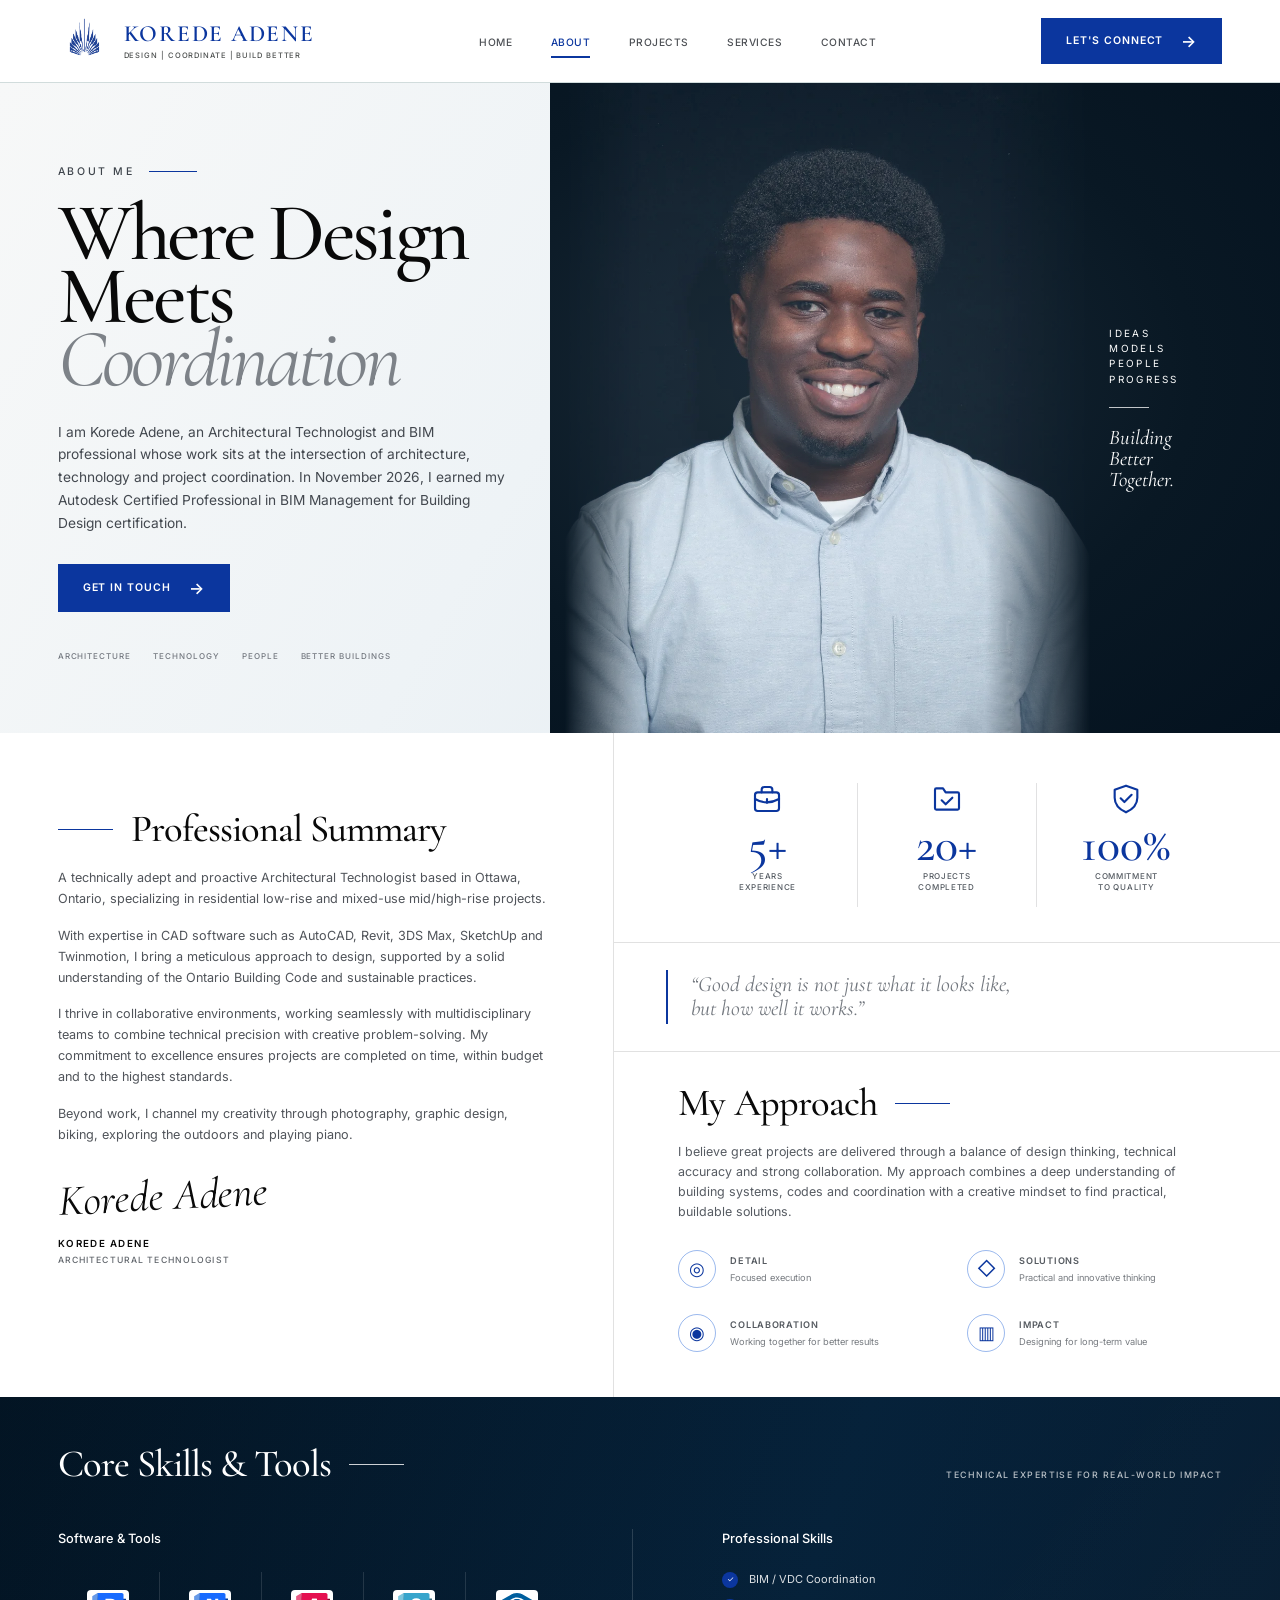
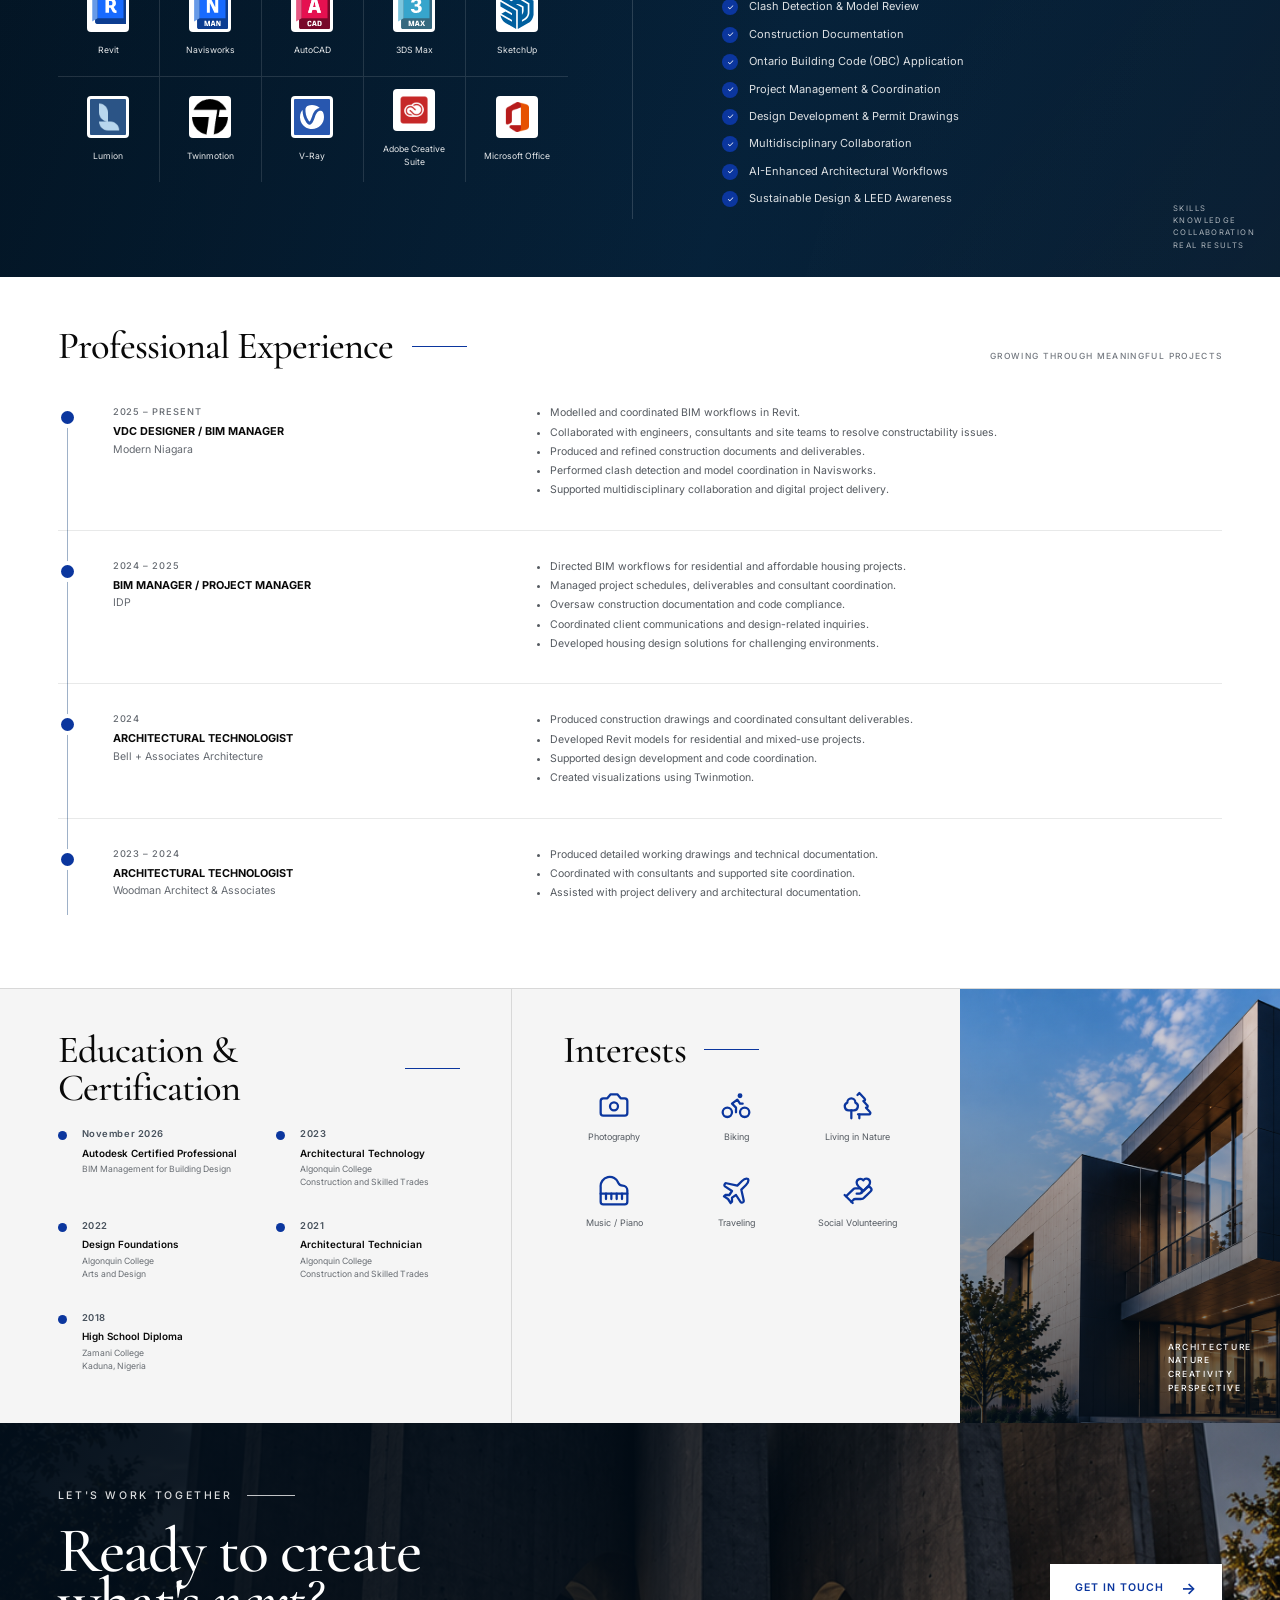
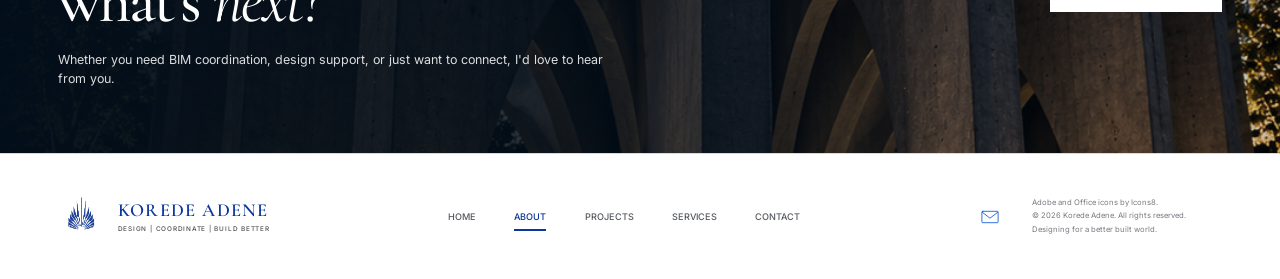
==== commit e56dc35b: "Blend the About portrait into a continuous navy backdrop" ====
--- a/about.html
+++ b/about.html
@@ -22,7 +22,7 @@
     rel="stylesheet"
   >
 
-  <link rel="stylesheet" href="styles.css">
+  <link rel="stylesheet" href="styles.css?v=portrait-blend">
   <script src="script.js" defer></script>
   <link rel="stylesheet" href="crownline.css">
 </head>
--- a/styles.css
+++ b/styles.css
@@ -3449,16 +3449,29 @@
 .contact-method-icon { vertical-align: middle; margin-right: .45em; }
 
 
-/* Keep the studio portrait beside the editorial panel at every viewport. */
+/* A continuous navy backdrop carries the portrait into the editorial panel. */
+.about-hero__visual {
+  isolation: isolate;
+  background: radial-gradient(ellipse at 34% 45%, #192936, #091824 58%, #04121f);
+}
+.about-hero__visual::before { content: none; }
 .about-hero__visual .about-hero__portrait {
-  inset: 0 auto 0 0;
-  width: calc(100% - max(18%, 140px));
+  inset: auto auto 0 2%;
+  width: 72%;
   height: 100%;
   object-fit: cover;
-  object-position: center 28%;
+  object-position: 50% 28%;
+  mix-blend-mode: screen;
+  -webkit-mask-image: linear-gradient(to right, transparent, black 15%, black 80%, transparent);
+  mask-image: linear-gradient(to right, transparent, black 15%, black 80%, transparent);
+}
+.about-hero__visual .about-hero__panel {
+  clip-path: none;
+  background: none;
+  width: 26%;
+  min-width: 0;
+  padding: 1rem clamp(.5rem, 1.5vw, 1.5rem);
 }
 @media (max-width: 600px) {
-  .about-hero__visual .about-hero__portrait {
-    width: 72%;
-  }
-}
+  .about-hero__visual .about-hero__portrait { left: 0; width: 77%; }
+}
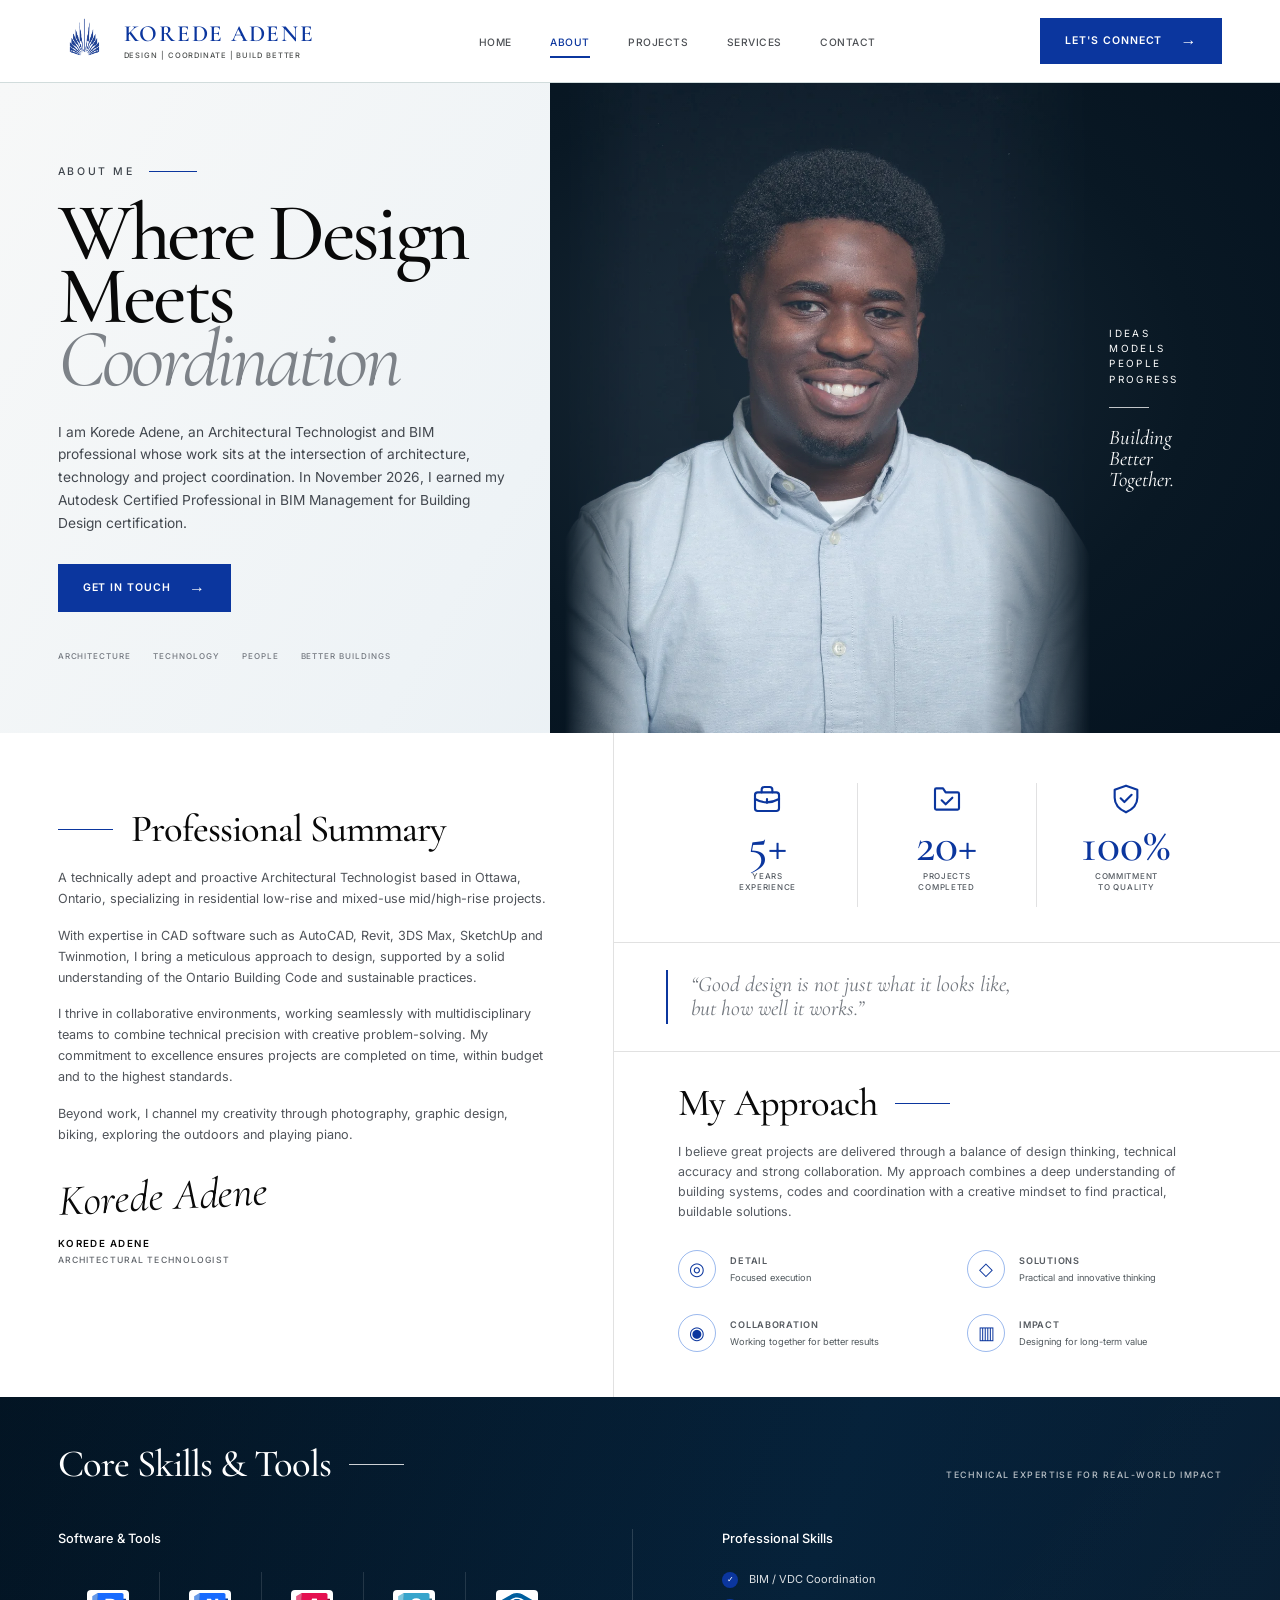
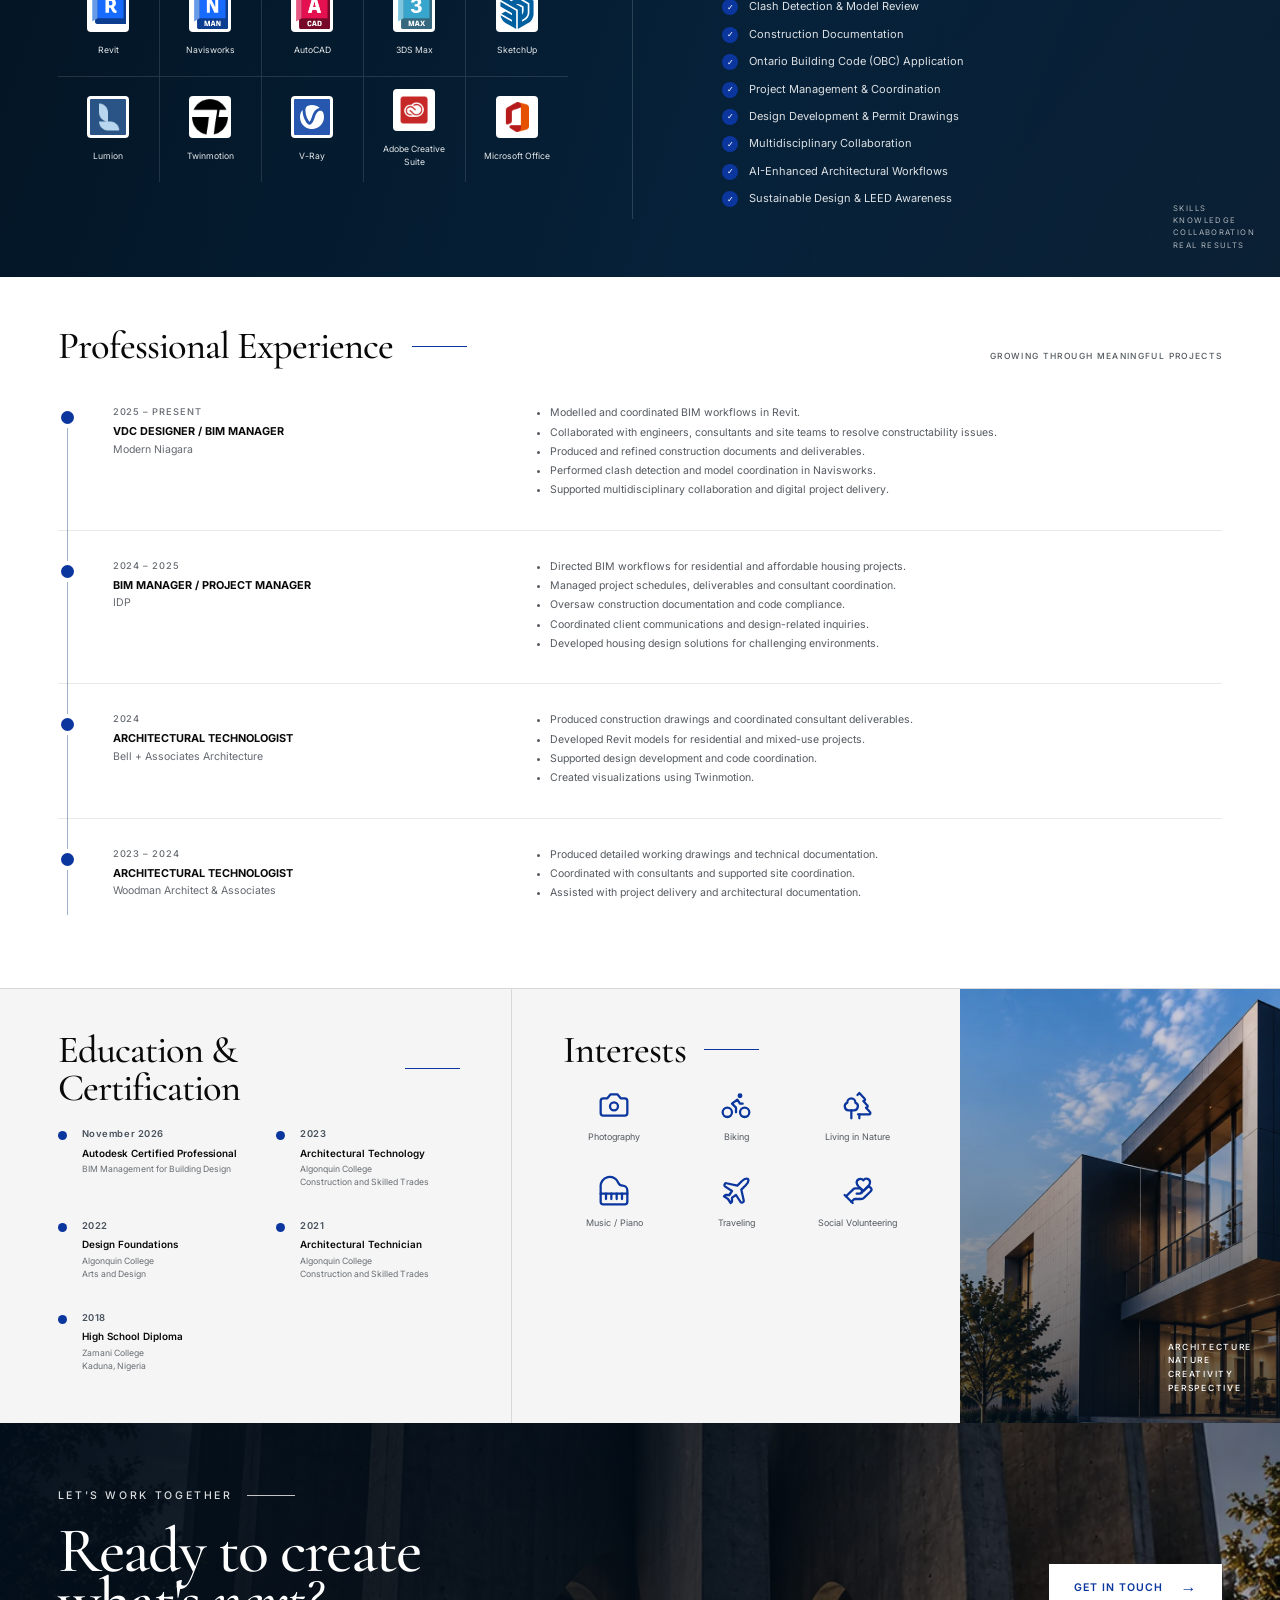
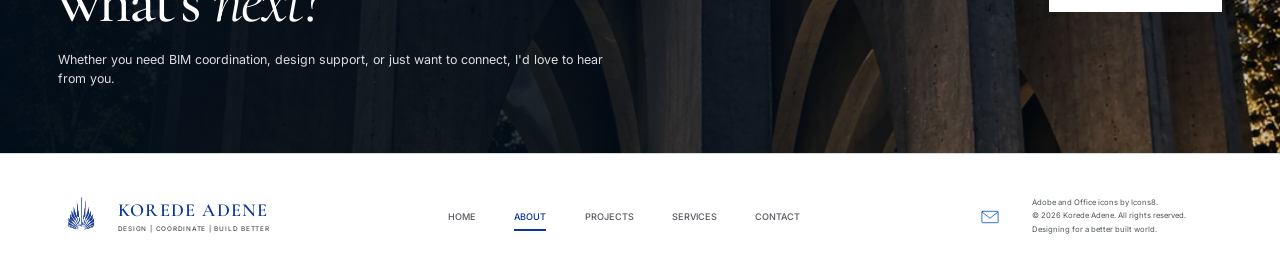
==== commit 491b7ec4: "Prepare portfolio for launch review: galleries, imagery, navigation, accessibility and SEO" ====
--- a/about.html
+++ b/about.html
@@ -11,20 +11,22 @@
     name="description"
     content="About Korede Adene, an Architectural Technologist specializing in BIM coordination, architectural design, technical documentation and visualization."
   >
-
-  <link rel="icon" href="assets/favicon.png">
-
-  <link rel="preconnect" href="https://fonts.googleapis.com">
-  <link rel="preconnect" href="https://fonts.gstatic.com" crossorigin>
-
-  <link
-    href="https://fonts.googleapis.com/css2?family=Cormorant+Garamond:ital,wght@0,400;0,500;0,600;1,400&family=Inter:wght@400;500;600&display=swap"
-    rel="stylesheet"
-  >
-
   <link rel="stylesheet" href="styles.css?v=portrait-blend">
   <script src="script.js" defer></script>
   <link rel="stylesheet" href="crownline.css">
+
+  <link rel="icon" type="image/svg+xml" href="assets/favicon.svg">
+  <link rel="icon" sizes="32x32" href="assets/icon-32.png">
+  <link rel="icon" sizes="16x16" href="assets/icon-16.png">
+  <link rel="apple-touch-icon" href="assets/icon-180.png">
+  <link rel="canonical" href="https://korede1000.github.io/koredeadene.github.io/about.html">
+  <meta property="og:type" content="website">
+  <meta property="og:title" content="About | Korede Adene">
+  <meta property="og:description" content="About Korede Adene, an Architectural Technologist specializing in BIM coordination, architectural design, technical documentation and visualization.">
+  <meta property="og:url" content="https://korede1000.github.io/koredeadene.github.io/about.html">
+  <meta property="og:image" content="https://korede1000.github.io/koredeadene.github.io/assets/social-preview.jpg">
+  <meta property="og:image:alt" content="Korede Adene — Design | Coordinate | Build Better">
+  <meta name="twitter:card" content="summary_large_image">
 </head>
 
 
@@ -41,7 +43,7 @@
 
 <header class="site-header" id="top">
     <div class="site-header__inner">
-      <a class="brand" href="index.html" aria-label="Korede Adene home"><img class="brand__mark" src="assets/logo.png" alt="" width="54" height="54"><span class="brand__text"><span class="brand__name">KOREDE ADENE</span><span class="brand__tagline">DESIGN | COORDINATE | BUILD BETTER</span></span></a>
+      <a class="brand" href="index.html" aria-label="Korede Adene — Design | Coordinate | Build Better — Home"><img class="brand__mark" src="assets/logo.png" alt="" width="54" height="54"><span class="brand__text"><span class="brand__name">KOREDE ADENE</span><span class="brand__tagline">DESIGN | COORDINATE | BUILD BETTER</span></span></a>
       <button class="nav-toggle" type="button" aria-expanded="false" aria-controls="primary-navigation" aria-label="Open navigation"><span></span><span></span></button>
       <nav class="site-nav" id="primary-navigation" aria-label="Primary navigation">
         <a class="site-nav__link" href="index.html">Home</a><a class="site-nav__link is-active" href="about.html" aria-current="page">About</a><a class="site-nav__link" href="projects.html">Projects</a><a class="site-nav__link" href="services.html">Services</a><a class="site-nav__link" href="contact.html">Contact</a>
@@ -1158,9 +1160,9 @@
   <div class="education-interests__image">
 
     <img
-      src="assets/hero-building.jpg"
+      src="assets/hero-building.webp"
       alt="Architectural building detail"
-    >
+     width="1672" height="941">
 
 
     <p>
@@ -1187,9 +1189,9 @@
   <div class="about-contact__background">
 
     <img
-      src="assets/contact-monument.jpg"
+      src="assets/contact-monument.webp"
       alt=""
-    >
+     width="1086" height="1448">
 
   </div>
 
@@ -1250,7 +1252,7 @@
      FOOTER
 ====================================================== -->
 
-<footer class="site-footer"><div class="site-footer__inner"><a class="brand brand--footer" href="index.html" aria-label="Korede Adene home"><img class="brand__mark" src="assets/logo.png" alt="" width="48" height="48"><span class="brand__text"><span class="brand__name">KOREDE ADENE</span><span class="brand__tagline">DESIGN | COORDINATE | BUILD BETTER</span></span></a><nav class="footer-nav" aria-label="Footer navigation"><a href="index.html">Home</a><a class="is-active" href="about.html" aria-current="page">About</a><a href="projects.html">Projects</a><a href="services.html">Services</a><a href="contact.html">Contact</a></nav><div class="site-footer__right"><a class="projects-footer-email" href="mailto:KoredeAdene@gmail.com" aria-label="Email Korede"><img src="assets/icons/icon-email.svg" width="24" height="24" alt=""></a><div class="site-footer__meta"><p>Adobe and Office icons by <a href="https://icons8.com/">Icons8</a>.</p><p>© 2026 Korede Adene. All rights reserved.</p><p>Designing for a better built world.</p></div></div></div></footer>
+<footer class="site-footer"><div class="site-footer__inner"><a class="brand brand--footer" href="index.html" aria-label="Korede Adene — Design | Coordinate | Build Better — Home"><img class="brand__mark" src="assets/logo.png" alt="" width="48" height="48"><span class="brand__text"><span class="brand__name">KOREDE ADENE</span><span class="brand__tagline">DESIGN | COORDINATE | BUILD BETTER</span></span></a><nav class="footer-nav" aria-label="Footer navigation"><a href="index.html">Home</a><a class="is-active" href="about.html" aria-current="page">About</a><a href="projects.html">Projects</a><a href="services.html">Services</a><a href="contact.html">Contact</a></nav><div class="site-footer__right"><a class="projects-footer-email" href="mailto:KoredeAdene@gmail.com" aria-label="Email Korede"><img src="assets/icons/icon-email.svg" width="24" height="24" alt=""></a><div class="site-footer__meta"><p>Adobe and Office icons by <a href="https://icons8.com/">Icons8</a>.</p><p>© 2026 Korede Adene. All rights reserved.</p><p>Designing for a better built world.</p></div></div></div></footer>
 
 
 </body>
--- a/styles.css
+++ b/styles.css
@@ -1,3 +1,6 @@
+@font-face{font-family:"Inter";font-style:normal;font-weight:300 700;font-display:swap;src:url("assets/fonts/inter-latin-wght-normal.woff2") format("woff2")}
+@font-face{font-family:"Cormorant Garamond";font-style:normal;font-weight:300 700;font-display:swap;src:url("assets/fonts/cormorant-garamond-latin-wght-normal.woff2") format("woff2")}
+@font-face{font-family:"Cormorant Garamond";font-style:italic;font-weight:300 700;font-display:swap;src:url("assets/fonts/cormorant-garamond-latin-wght-italic.woff2") format("woff2")}
 /* ==========================================================
    KOREDE ADENE PORTFOLIO
    MASTER STYLESHEET
@@ -76,6 +79,7 @@
 img {
   display: block;
   max-width: 100%;
+  height: auto;
 }
 
 a {
@@ -2530,7 +2534,7 @@
    28. REVEAL ANIMATION
 ========================================================== */
 
-.reveal {
+.reveal-enabled .reveal {
   opacity: 0;
 
   transform: translateY(25px);
@@ -2540,7 +2544,7 @@
     transform 700ms ease;
 }
 
-.reveal.is-visible {
+.reveal-enabled .reveal.is-visible {
   opacity: 1;
 
   transform: translateY(0);
@@ -3440,7 +3444,7 @@
 .contact-location__graphic { position: relative; display: flex; flex-direction: column; justify-content: center; align-items: center; gap: 5px; overflow: hidden; color: var(--navy); background: repeating-linear-gradient(25deg,transparent 0 36px,#d7dee3 37px 38px,transparent 39px 70px),repeating-linear-gradient(105deg,#e7ebee 0 60px,#d7dee3 61px 62px,#e7ebee 63px 120px); font-size: .8rem; letter-spacing: .12em; text-align: center; }
 .contact-location__pin { color: var(--blue); font-size: 4rem; line-height: 1; }
 .contact-location__copy { padding: 50px var(--page-padding); }.contact-location__copy h2 { margin: 0; font-family: var(--font-display); font-size: clamp(2.5rem,4vw,4.5rem); font-weight: 500; line-height: .9; }.contact-location__copy p:not(.eyebrow) { margin: 20px 0; color: var(--gray-dark); }
-.contact-finale { display: flex; justify-content: space-between; align-items: center; gap: 35px; min-height: 250px; padding: 50px var(--page-padding); color: white; background: linear-gradient(90deg,rgba(2,13,24,.95),rgba(2,13,24,.55)),url('assets/contact-monument.jpg') center/cover; }
+.contact-finale { display: flex; justify-content: space-between; align-items: center; gap: 35px; min-height: 250px; padding: 50px var(--page-padding); color: white; background: linear-gradient(90deg,rgba(2,13,24,.95),rgba(2,13,24,.55)),url('assets/contact-monument.webp') center/cover; }
 .contact-finale h2 { margin: 0; font-family: var(--font-display); font-size: clamp(2.5rem,4vw,4.5rem); font-weight: 500; line-height: .92; }.contact-finale p:last-child { margin: 20px 0 0; }
 @media (max-width: 900px) { .contact-columns { grid-template-columns: 1fr 1fr; }.contact-column--form { border: 0; padding-right: 0; }.contact-column--aside { grid-column: 1 / -1; margin-top: 45px; padding: 35px 0 0; border-top: var(--border); }.contact-column--aside ul { grid-template-columns: repeat(4,1fr); } }
 @media (max-width: 600px) { .contact-layout .contact-hero { height: auto; grid-template-columns: 1fr; }.contact-layout .contact-hero__content { padding: 65px var(--page-padding); }.contact-layout .contact-hero__visual { min-height: 320px; }.contact-columns { grid-template-columns: 1fr; }.contact-column { padding: 0 0 35px; margin-bottom: 35px; border-right: 0; border-bottom: var(--border); }.contact-column--aside { grid-column: auto; margin: 0; border: 0; padding: 0; }.contact-column--aside ul { grid-template-columns: 1fr 1fr; }.contact-location { grid-template-columns: 1fr; }.contact-location__graphic { min-height: 220px; }.contact-finale { align-items: flex-start; flex-direction: column; } }
@@ -3475,3 +3479,34 @@
 @media (max-width: 600px) {
   .about-hero__visual .about-hero__portrait { left: 0; width: 77%; }
 }
+
+.res-viewer {
+  width: min(94vw, 1300px);
+  max-height: 94vh;
+  padding: clamp(12px, 2vw, 24px);
+  border: 1px solid #dfe5ec;
+  background: #fff;
+  color: var(--navy);
+}
+.res-viewer::backdrop { background: rgba(6, 27, 47, .82); }
+.res-viewer form { display: flex; justify-content: flex-end; margin: 0 0 12px; }
+.res-viewer button {
+  min-height: 44px;
+  padding: 0 16px;
+  border: 1px solid var(--blue-dark);
+  background: #fff;
+  color: var(--blue-dark);
+  font: inherit;
+  cursor: pointer;
+}
+.res-viewer figure { margin: 0; }
+.res-viewer img {
+  display: block;
+  width: 100%;
+  max-height: 73vh;
+  object-fit: contain;
+}
+.res-viewer figcaption { margin-top: 10px; font-weight: 600; }
+.res-viewer form {gap:.5rem;flex-wrap:wrap}.res-viewer figcaption{line-height:1.5}.res-viewer figcaption a {margin-inline-start:.7em;text-decoration:underline} [id]{scroll-margin-top:6rem}
+
+html:has(dialog.res-viewer[open]) { overflow: hidden; }
--- a/crownline.css
+++ b/crownline.css
@@ -29,3 +29,13 @@
  body .site-footer .site-footer__inner {grid-template-columns:1fr;justify-items:start;text-align:left;gap:1.25rem}
  body .site-footer .footer-nav {display:flex;flex-wrap:wrap;gap:.7rem 1rem}
 }
+
+/* Reading contrast on the pale editorial surfaces. */
+.site-footer__meta p,.site-footer__meta a,.approach-item p,.experience-section__header>p{color:#51595e}
+.home-page .about__heading .eyebrow,.home-page .about__title em,.home-page .about__copy p,.res-section__heading h2 em{color:#46565e}
+@media(max-width:600px){
+ .contact-columns{grid-template-columns:minmax(0,1fr)}.contact-column{min-width:0}.contact-methods dd{overflow-wrap:anywhere}
+ .bim-hero{grid-template-columns:minmax(0,1fr)}.bim-hero>div{padding:1.5rem var(--page-padding)}.bim-hero h1{font-size:clamp(2.9rem,12vw,3.8rem)}
+}
+
+@media(max-width:420px){.contact-columns{display:block}.contact-column input,.contact-column select,.contact-column textarea{min-width:0;max-width:100%}.contact-methods>div{grid-template-columns:minmax(0,1fr)}.contact-column{overflow-wrap:anywhere}}
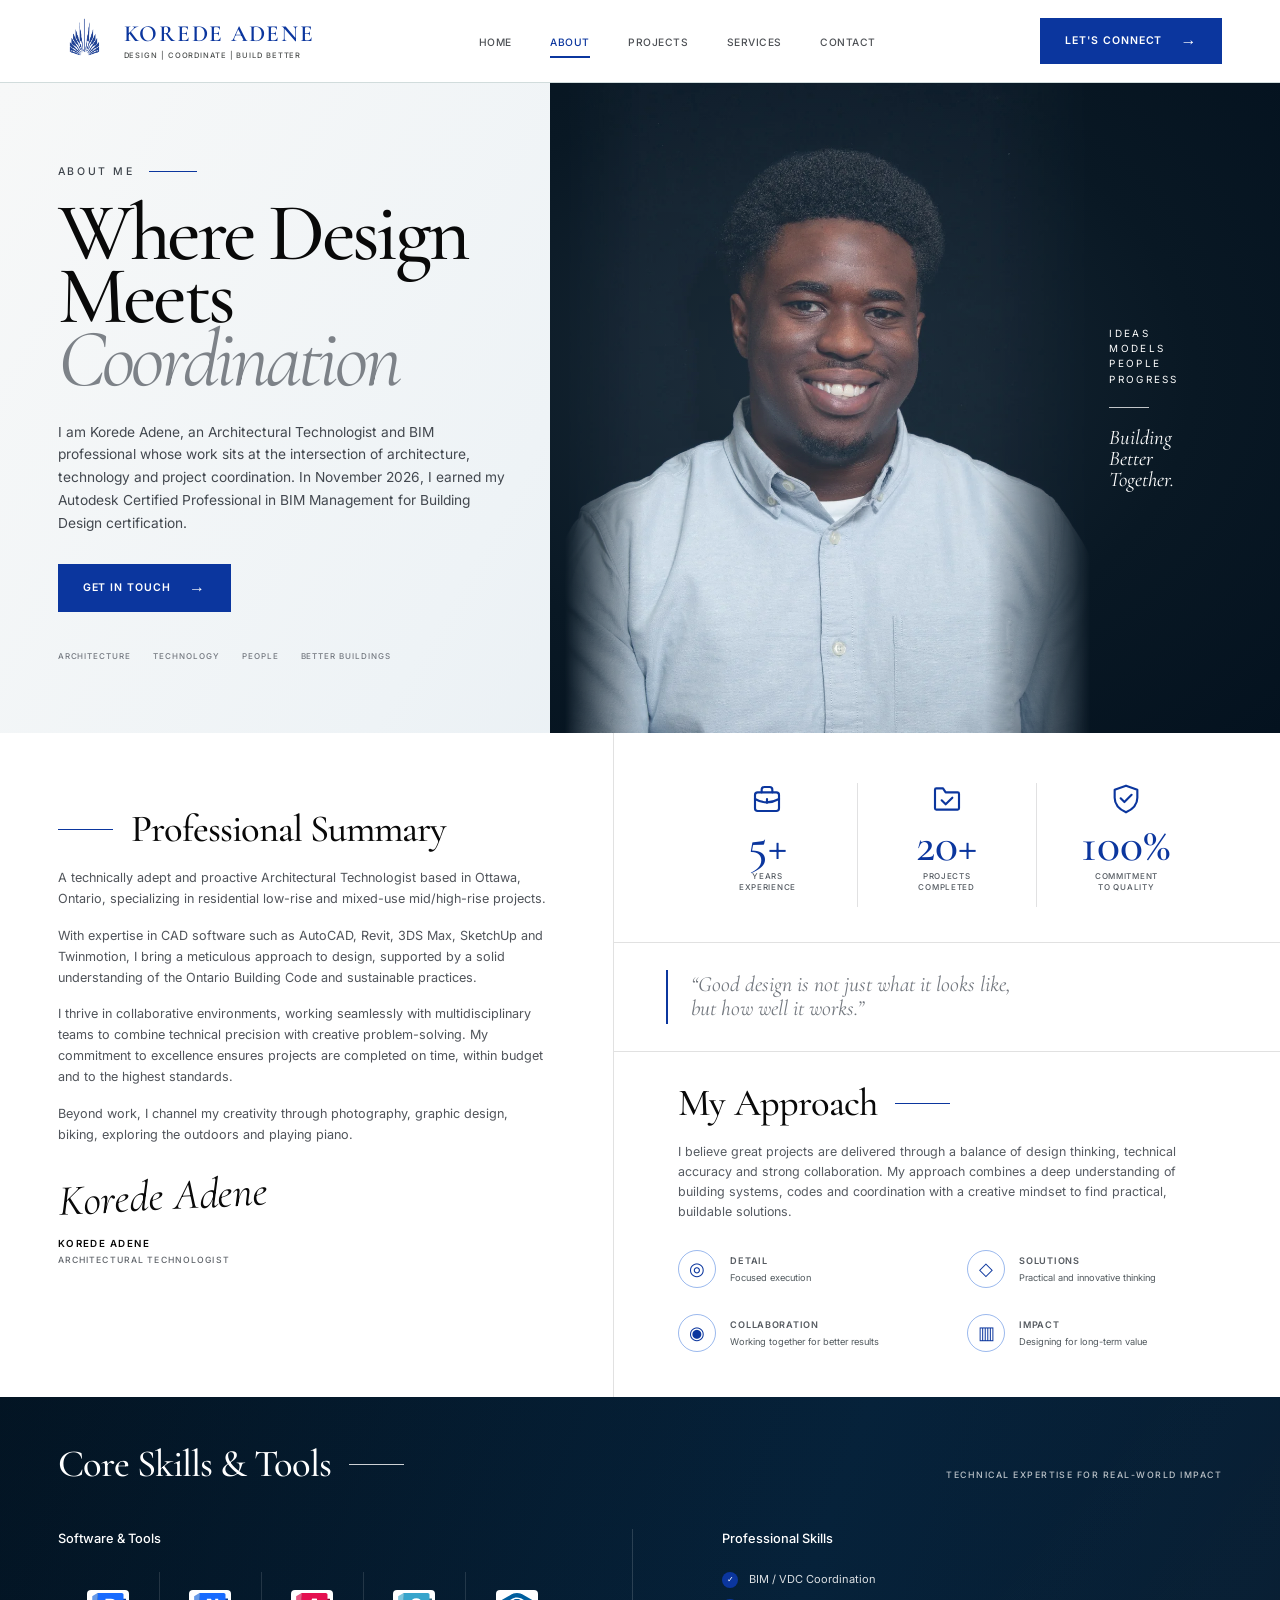
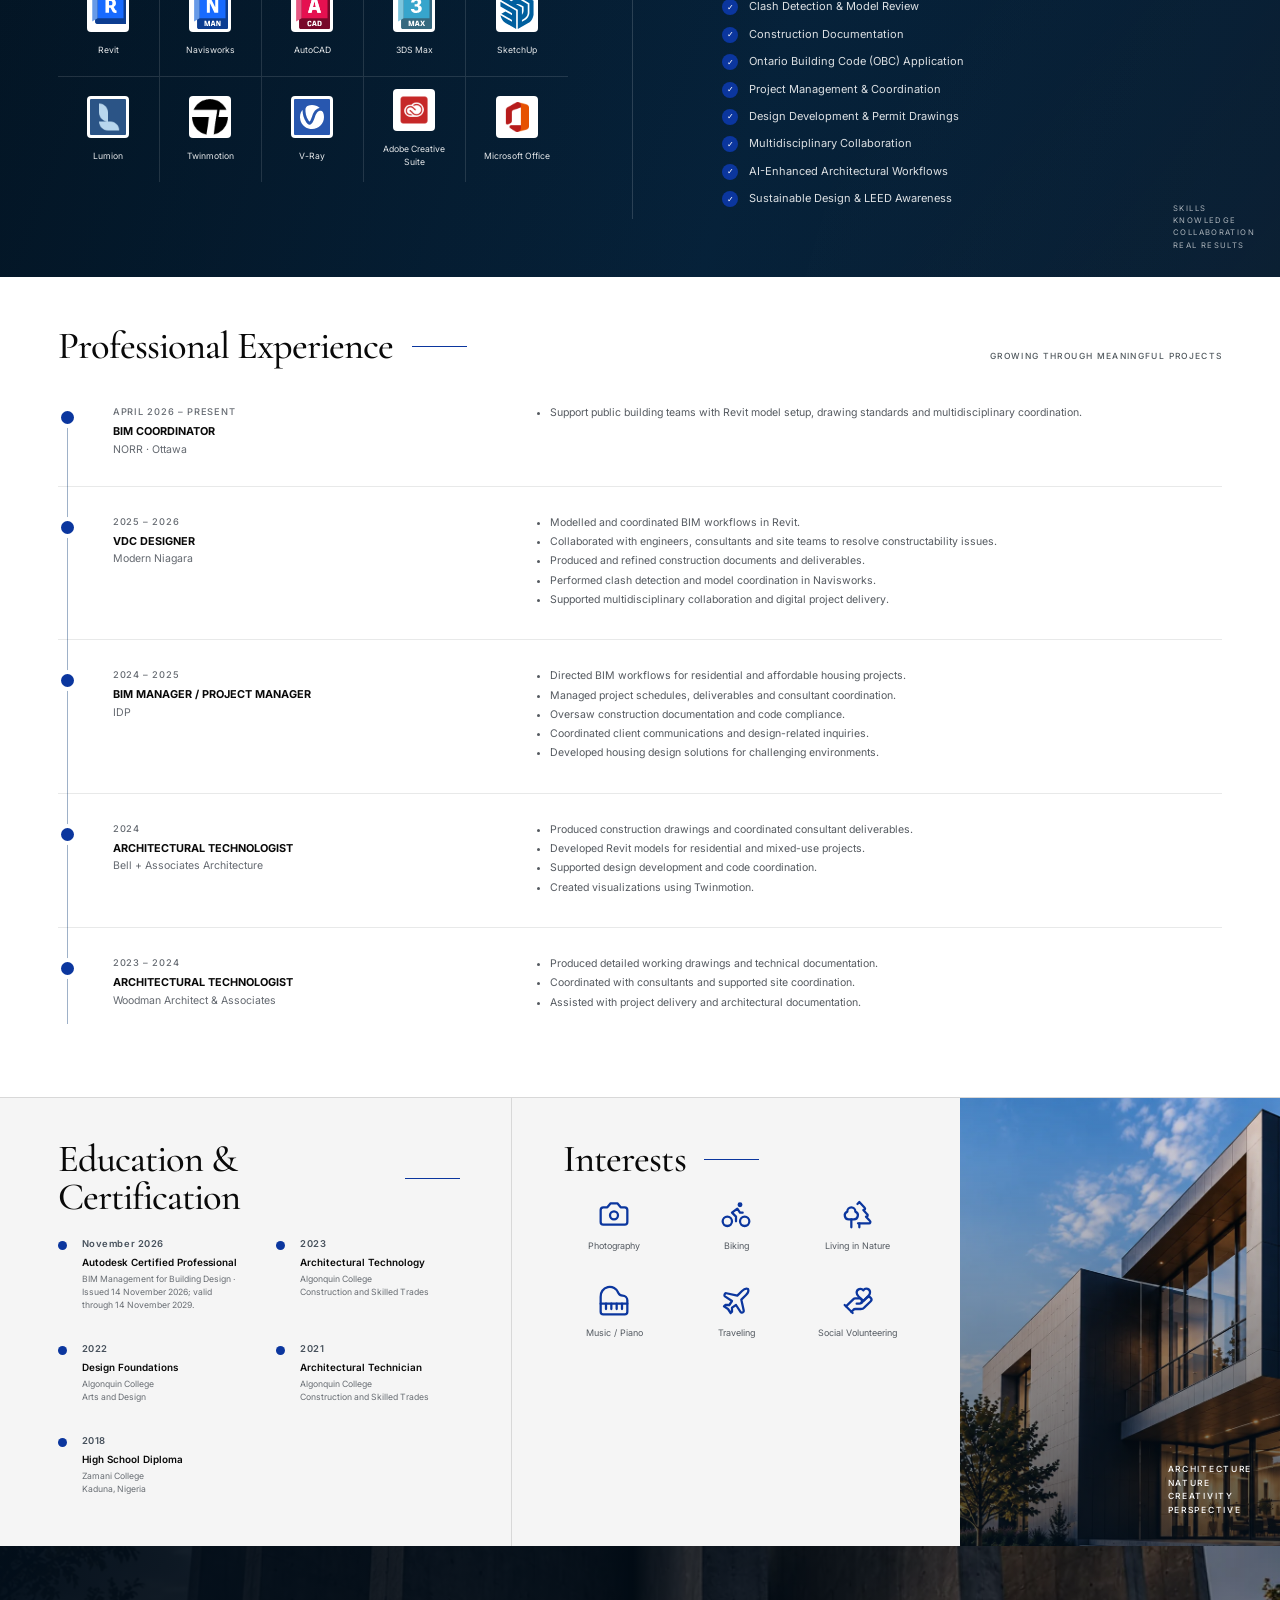
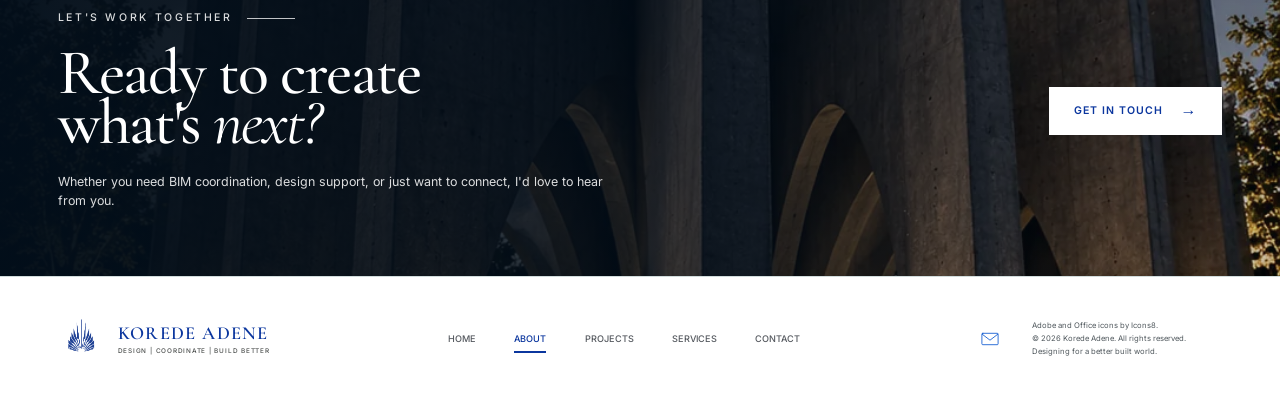
==== commit add225c0: "Correct portfolio copy and optimize the Custom Designs gallery" ====
--- a/about.html
+++ b/about.html
@@ -683,7 +683,7 @@
   <div class="experience-timeline">
 
 
-    <!-- EXPERIENCE 01 -->
+    <article class="experience-item"><div class="experience-item__marker"></div><div class="experience-item__position"><span>APRIL 2026 – PRESENT</span><h3>BIM COORDINATOR</h3><p>NORR · Ottawa</p></div><div class="experience-item__details"><ul><li>Support public building teams with Revit model setup, drawing standards and multidisciplinary coordination.</li></ul></div></article>
 
     <article class="experience-item">
 
@@ -693,11 +693,11 @@
       <div class="experience-item__position">
 
         <span>
-          2025 – PRESENT
+          2025 – 2026
         </span>
 
         <h3>
-          VDC DESIGNER / BIM MANAGER
+          VDC DESIGNER
         </h3>
 
         <p>
@@ -939,7 +939,7 @@
       <article class="education-item">
         <span class="education-item__year">November 2026</span>
         <h3>Autodesk Certified Professional</h3>
-        <p>BIM Management for Building Design</p>
+        <p>BIM Management for Building Design · Issued 14 November 2026; valid through 14 November 2029.</p>
       </article>
 
 
@@ -1161,7 +1161,7 @@
 
     <img
       src="assets/hero-building.webp"
-      alt="Architectural building detail"
+      alt="Contemporary building façade with projecting geometric volumes"
      width="1672" height="941">
 
 
